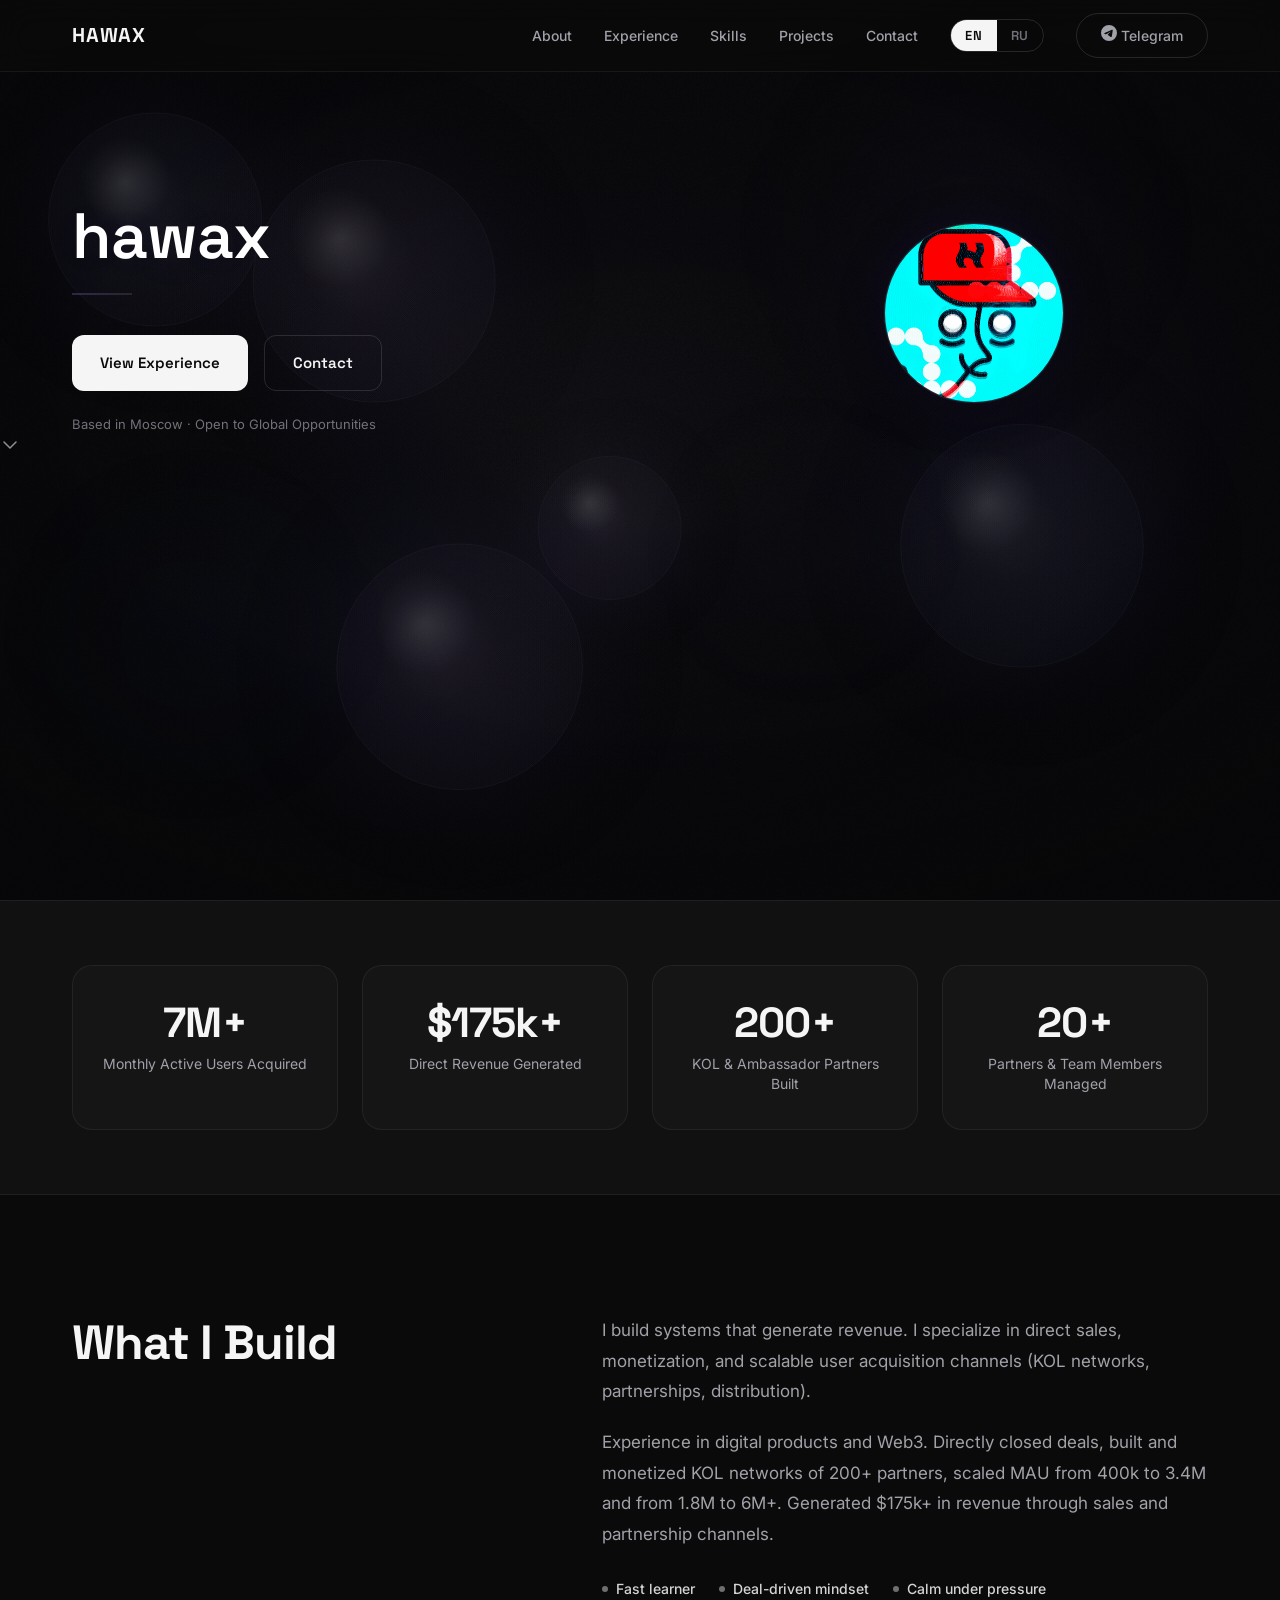
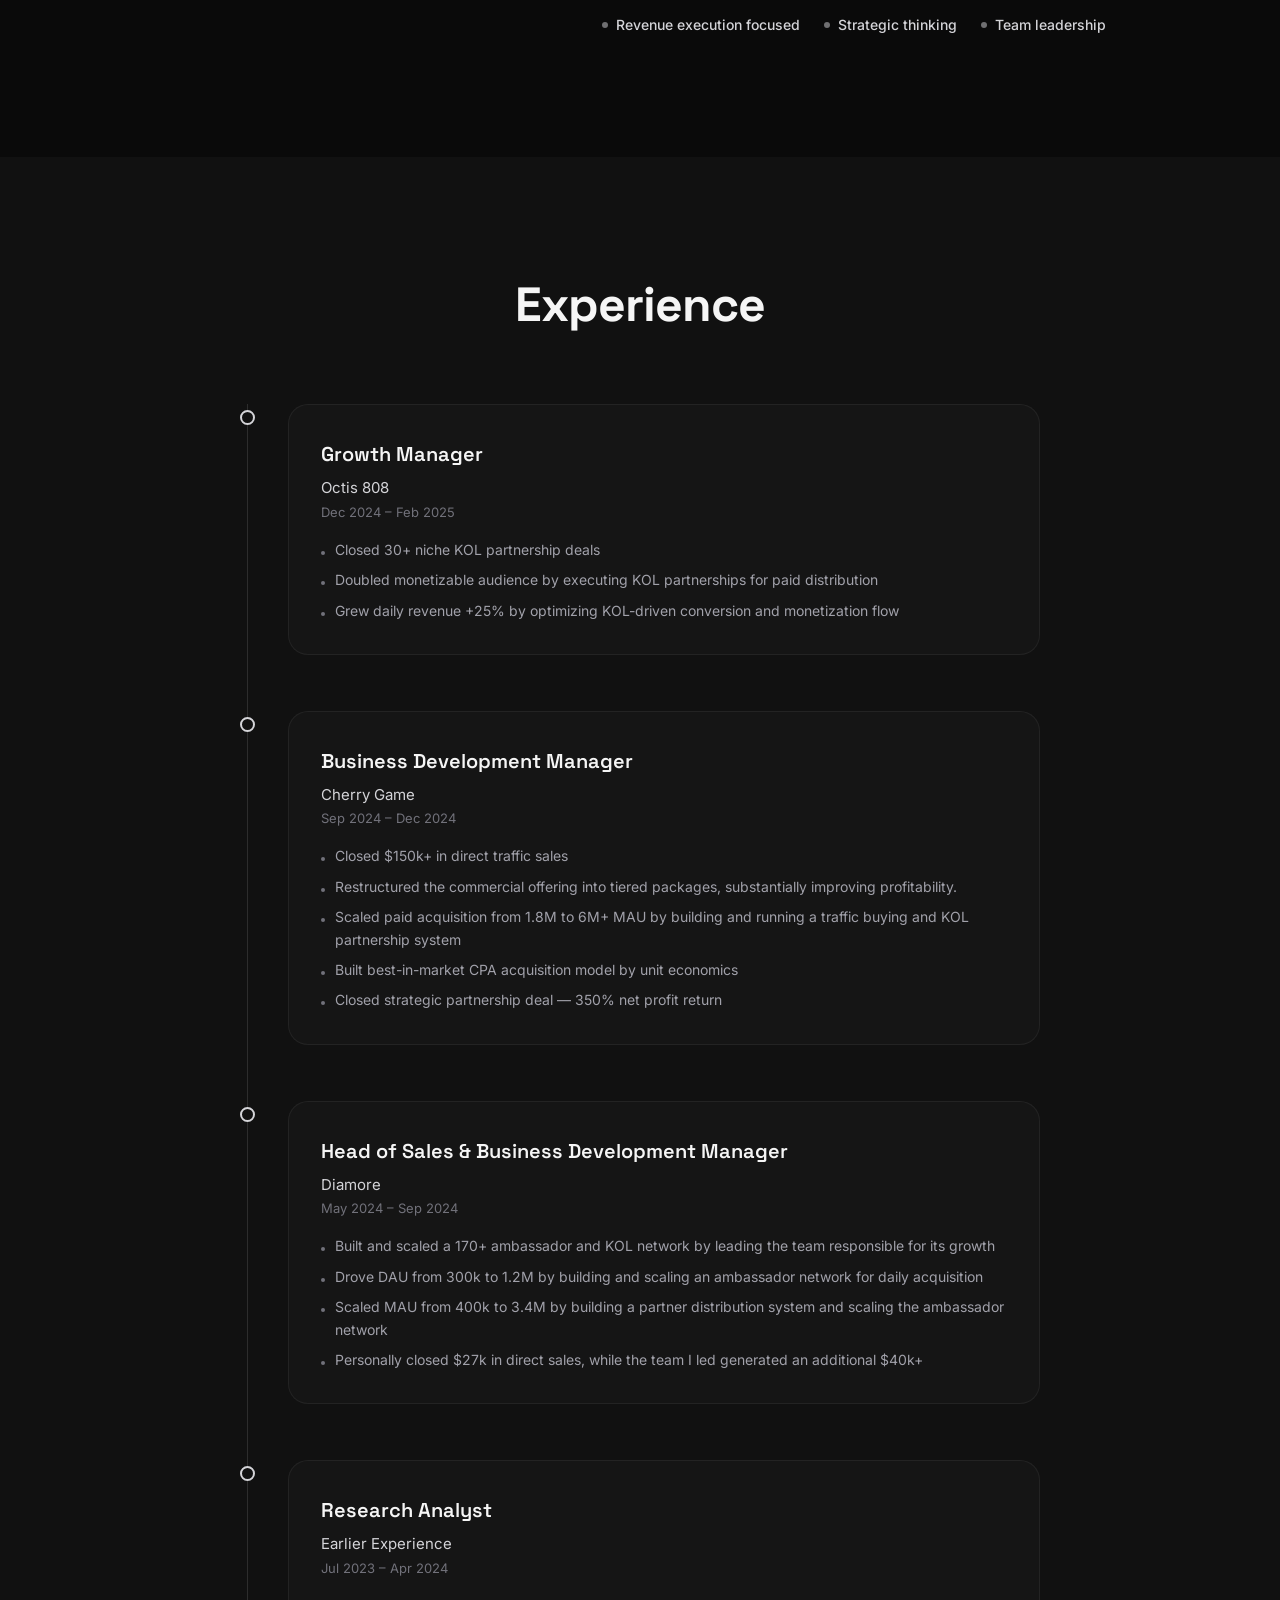
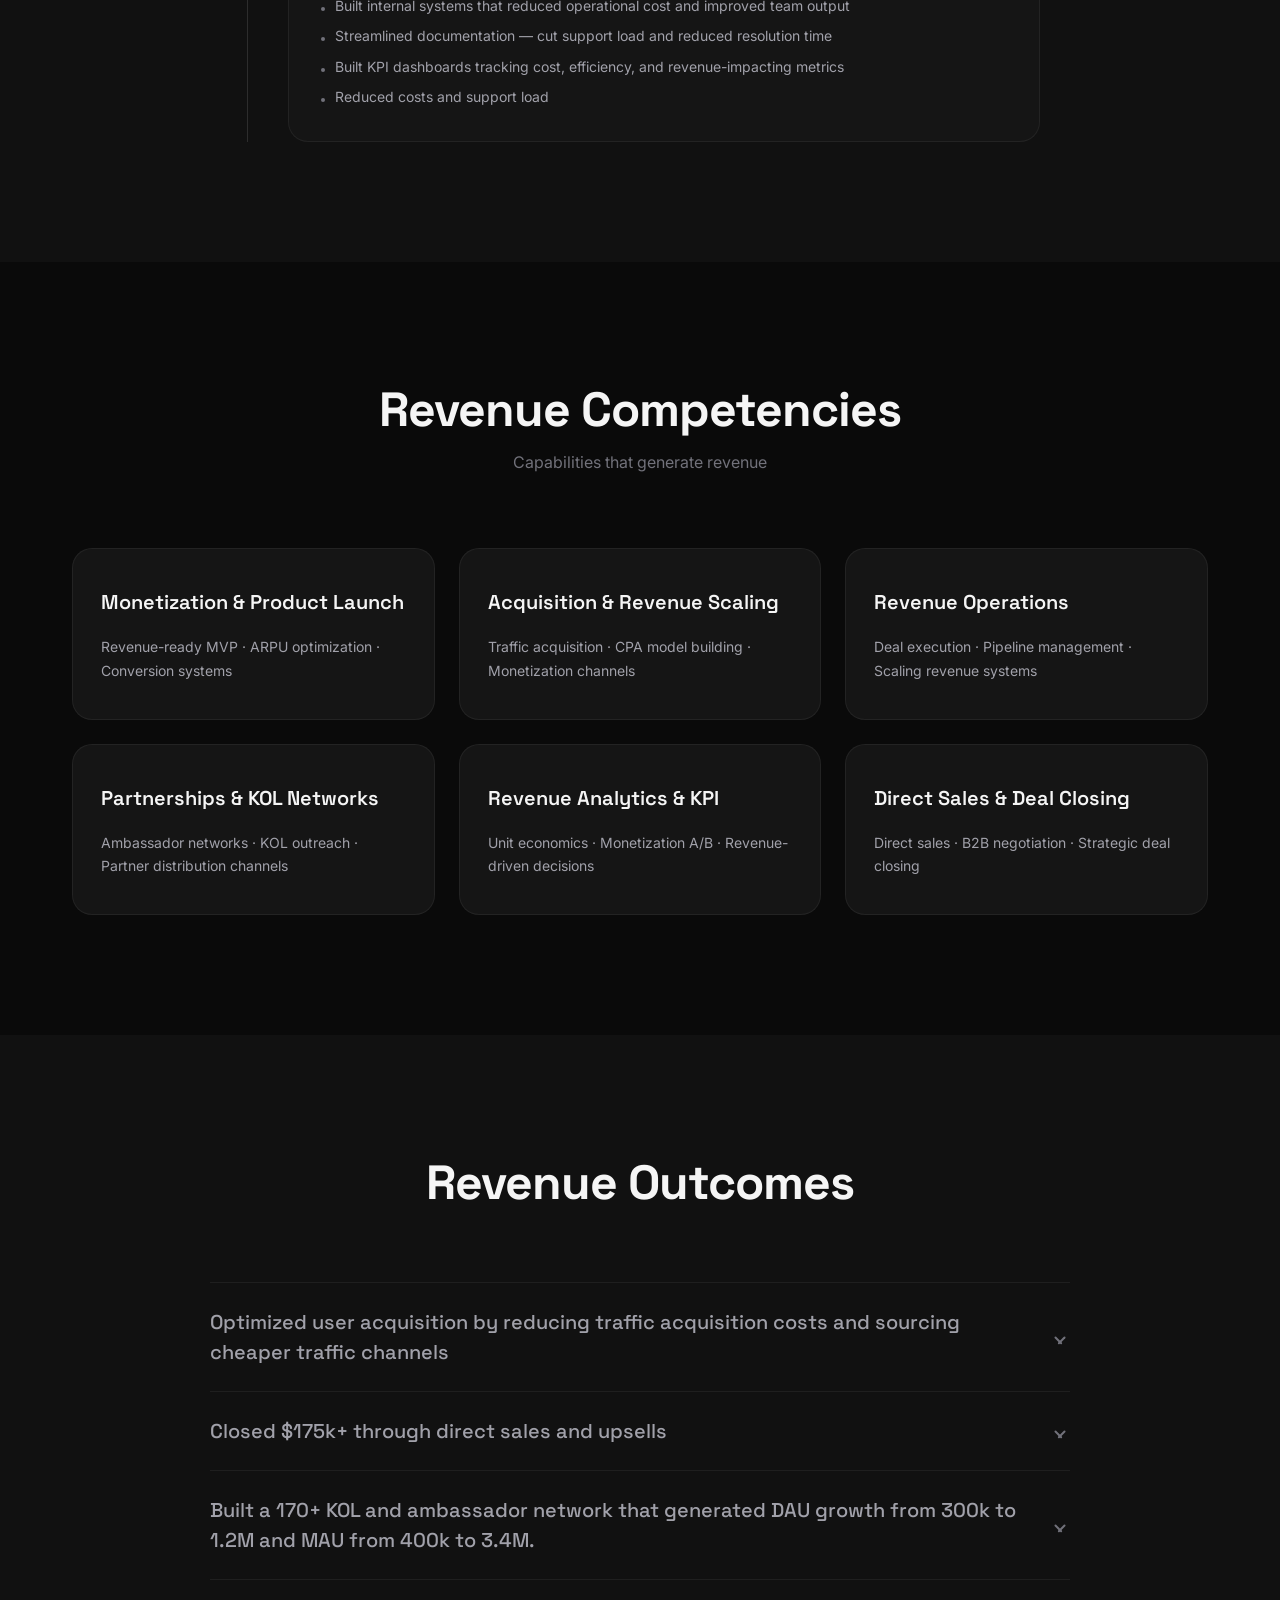
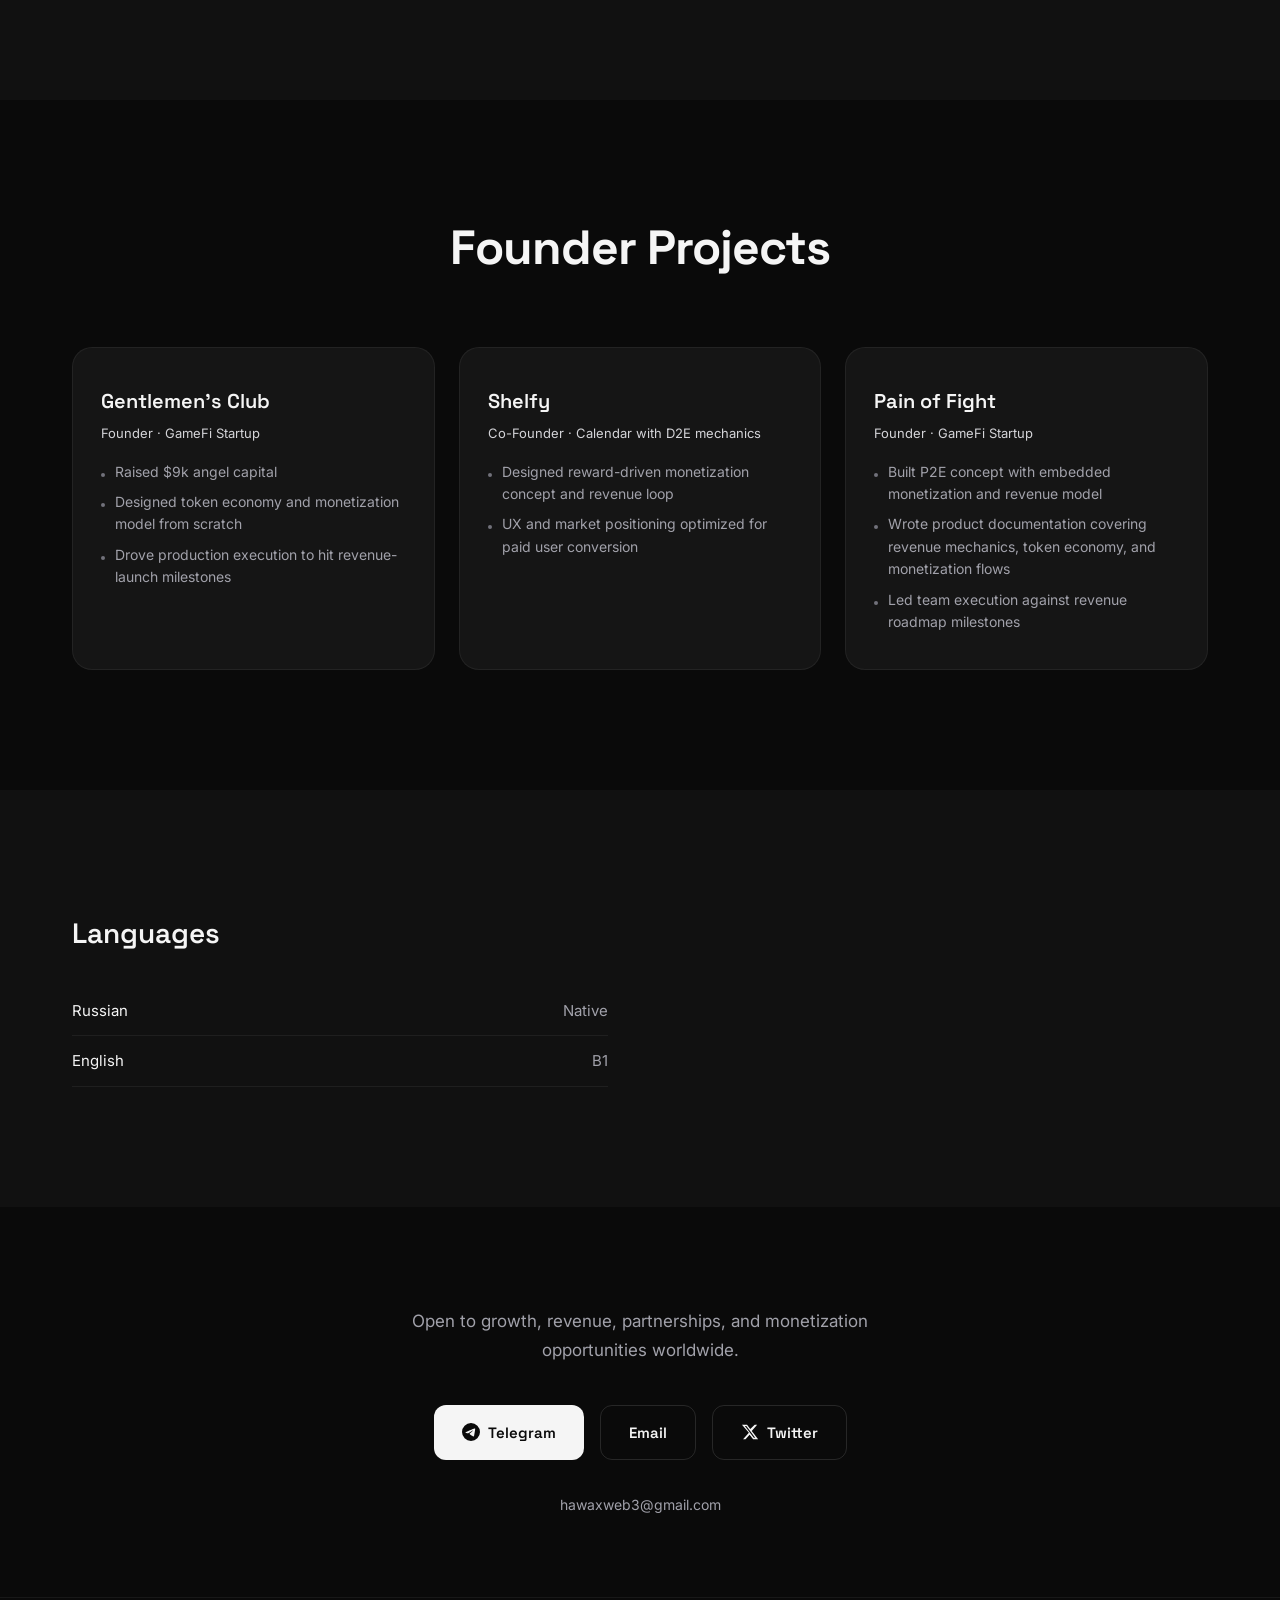
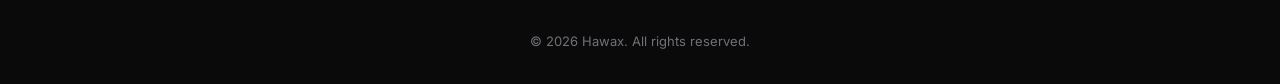
==== index.html @ 83c33873 "Add files via upload" ====
<!DOCTYPE html>
<html lang="en">

<head>
  <meta charset="UTF-8">
  <meta name="viewport" content="width=device-width, initial-scale=1.0">
  <title>Hawax — Product · Growth · Operations</title>
  <meta name="description"
    content="Young high-performance operator specializing in Product Management, Growth Strategy and Operations. Web3, GameFi, and digital product track record.">
  <link rel="stylesheet" href="style.css">
  <link rel="icon"
    href="data:image/svg+xml,<svg xmlns='http://www.w3.org/2000/svg' viewBox='0 0 100 100'><text y='.9em' font-size='90'>◆</text></svg>">
</head>

<body>

  <!-- ============ NAVBAR ============ -->
  <nav class="navbar" id="navbar">
    <div class="container">
      <a href="#" class="nav-logo">HAWAX</a>
      <div class="nav-links">
        <a href="#about" data-i18n="nav.about">About</a>
        <a href="#experience" data-i18n="nav.experience">Experience</a>
        <a href="#skills" data-i18n="nav.skills">Skills</a>
        <a href="#projects" data-i18n="nav.projects">Projects</a>
        <a href="#contact" data-i18n="nav.contact">Contact</a>
        <div class="lang-switch">
          <button class="lang-btn active" data-lang="en">EN</button>
          <button class="lang-btn" data-lang="ru">RU</button>
        </div>
        <a href="https://t.me/hawaxweb3" target="_blank" rel="noopener" class="btn-tg">
          <svg viewBox="0 0 24 24">
            <path
              d="M11.944 0A12 12 0 0 0 0 12a12 12 0 0 0 12 12 12 12 0 0 0 12-12A12 12 0 0 0 12 0h-.056zm4.962 7.224c.1-.002.321.023.465.14a.506.506 0 0 1 .171.325c.016.093.036.306.02.472-.18 1.898-.962 6.502-1.36 8.627-.168.9-.499 1.201-.82 1.23-.696.064-1.225-.46-1.9-.902-1.056-.693-1.653-1.124-2.678-1.8-1.185-.78-.417-1.21.258-1.91.177-.184 3.247-2.977 3.307-3.23.007-.032.014-.15-.056-.212s-.174-.041-.249-.024c-.106.024-1.793 1.14-5.061 3.345-.479.33-.913.49-1.302.48-.428-.008-1.252-.241-1.865-.44-.752-.245-1.349-.374-1.297-.789.027-.216.325-.437.893-.663 3.498-1.524 5.83-2.529 6.998-3.014 3.332-1.386 4.025-1.627 4.476-1.635z" />
          </svg>
          Telegram
        </a>
      </div>
      <button class="nav-mobile-btn" id="mobileMenuBtn" aria-label="Toggle menu">
        <svg viewBox="0 0 24 24" fill="none" stroke="currentColor" stroke-width="2" stroke-linecap="round">
          <line x1="3" y1="6" x2="21" y2="6" />
          <line x1="3" y1="12" x2="21" y2="12" />
          <line x1="3" y1="18" x2="21" y2="18" />
        </svg>
      </button>
    </div>
  </nav>

  <!-- mobile menu -->
  <div class="mobile-menu" id="mobileMenu">
    <div class="mobile-lang-switch">
      <button class="lang-btn active" data-lang="en">EN</button>
      <button class="lang-btn" data-lang="ru">RU</button>
    </div>
    <a href="#about" data-i18n="nav.about">About</a>
    <a href="#experience" data-i18n="nav.experience">Experience</a>
    <a href="#skills" data-i18n="nav.skills">Skills</a>
    <a href="#projects" data-i18n="nav.projects">Projects</a>
    <a href="#contact" data-i18n="nav.contact">Contact</a>
    <a href="https://t.me/hawaxweb3" target="_blank" rel="noopener" class="btn-tg" style="width:fit-content">
      <svg viewBox="0 0 24 24" style="width:16px;height:16px;fill:currentColor">
        <path
          d="M11.944 0A12 12 0 0 0 0 12a12 12 0 0 0 12 12 12 12 0 0 0 12-12A12 12 0 0 0 12 0h-.056zm4.962 7.224c.1-.002.321.023.465.14a.506.506 0 0 1 .171.325c.016.093.036.306.02.472-.18 1.898-.962 6.502-1.36 8.627-.168.9-.499 1.201-.82 1.23-.696.064-1.225-.46-1.9-.902-1.056-.693-1.653-1.124-2.678-1.8-1.185-.78-.417-1.21.258-1.91.177-.184 3.247-2.977 3.307-3.23.007-.032.014-.15-.056-.212s-.174-.041-.249-.024c-.106.024-1.793 1.14-5.061 3.345-.479.33-.913.49-1.302.48-.428-.008-1.252-.241-1.865-.44-.752-.245-1.349-.374-1.297-.789.027-.216.325-.437.893-.663 3.498-1.524 5.83-2.529 6.998-3.014 3.332-1.386 4.025-1.627 4.476-1.635z" />
      </svg>
      Telegram
    </a>
  </div>

  <!-- ============ HERO ============ -->
  <section class="hero" id="hero">

    <!-- atmospheric background system -->
    <div class="hero-atmosphere" aria-hidden="true">
      <div class="hero-grad hero-grad--center"></div>
      <div class="hero-grad hero-grad--accent1"></div>
      <div class="hero-grad hero-grad--accent2"></div>
      <div class="hero-grad hero-grad--vignette"></div>
      <div class="hero-noise"></div>
      <div class="hero-orb hero-orb--1"></div>
      <div class="hero-orb hero-orb--2"></div>
      <div class="hero-orb hero-orb--3"></div>
      <div class="hero-cursor-light" id="heroCursorLight"></div>
    </div>

    <div class="container hero-grid">

      <!-- LEFT: TEXT -->
      <div class="hero-content">

        <div class="hero-main">
          <h1 class="hero-name reveal reveal-d1">hawax</h1>
          <div class="hero-divider reveal reveal-d2"></div>
        </div>

        <div class="hero-buttons reveal reveal-d4">
          <a href="#experience" class="btn btn-primary" data-i18n="hero.btn1">View Experience</a>
          <a href="#contact" class="btn btn-secondary" data-i18n="hero.btn2">Contact</a>
        </div>

        <p class="hero-trust reveal reveal-d5" data-i18n="hero.trust">Based in Moscow · Open to Global Opportunities</p>
      </div>

      <!-- RIGHT: VISUAL -->
      <div class="hero-visual reveal">
        <div class="avatar-wrap">
          <div class="avatar-fallback">HW</div>
          <img id="avatarImg" class="avatar-img" src="hawax.jpeg" alt="Hawax">
          <div class="avatar-glow"></div>
        </div>
      </div>

    </div>

    <div class="hero-scroll-cue" aria-hidden="true">
      <svg width="20" height="20" viewBox="0 0 20 20" fill="none" xmlns="http://www.w3.org/2000/svg">
        <path d="M4 7L10 13L16 7" stroke="currentColor" stroke-width="1.5" stroke-linecap="round" stroke-linejoin="round"/>
      </svg>
    </div>
  </section>

  <!-- ============ METRICS STRIP ============ -->
  <section class="metrics" id="metrics">
    <div class="container">
      <div class="metric-card reveal">
        <div class="metric-val">7M+</div>
        <div class="metric-label" data-i18n="met.1">Monthly Active Users Scaled</div>
      </div>
      <div class="metric-card reveal reveal-d1">
        <div class="metric-val">$175k+</div>
        <div class="metric-label" data-i18n="met.2">Net Profit Generated</div>
      </div>
      <div class="metric-card reveal reveal-d2">
        <div class="metric-val">200+</div>
        <div class="metric-label" data-i18n="met.3">Ambassadors Managed</div>
      </div>
      <div class="metric-card reveal reveal-d3">
        <div class="metric-val">20+</div>
        <div class="metric-label" data-i18n="met.4">Cross-Functional Team Members Coordinated</div>
      </div>
    </div>
  </section>

  <!-- ============ ABOUT ============ -->
  <section class="about" id="about">
    <div class="container">
      <h2 class="about-heading reveal" data-i18n="about.h">Why I'm&nbsp;Valuable</h2>
      <div class="about-text reveal reveal-d1">
        <p data-i18n="about.p1">I operate where chaos meets opportunity. My strength is combining product thinking,
          growth execution, operations discipline and fast adaptation.</p>
        <p data-i18n="about.p2"></p>
        <p data-i18n="about.p3">Experienced in startups, zero-to-one launches, KPI management, partnership growth, user
          funnels, and team coordination.</p>
        <ul class="about-bullets">
          <li data-i18n="about.b2">Fast learner</li>
          <li data-i18n="about.b3">Commercial mindset</li>
          <li data-i18n="about.b4">Calm under pressure</li>
          <li data-i18n="about.b5">Execution focused</li>
          <li data-i18n="about.b6">Strategic thinking</li>
          <li data-i18n="about.b7">Team leadership</li>
        </ul>
      </div>
    </div>
  </section>

  <!-- ============ EXPERIENCE ============ -->
  <section class="experience" id="experience">
    <div class="container">
      <div class="section-header reveal">
        <h2 class="section-title" data-i18n="exp.h">Опыт</h2>
      </div>
      <div class="timeline">
        <!-- 4 -->
        <div class="tl-item reveal">
          <div class="tl-dot"></div>
          <div class="tl-card">
            <h3 class="tl-role" data-i18n="exp.4.role">Growth Manager</h3>
            <div class="tl-meta">
              <p class="tl-company">Octis 808</p>
              <p class="tl-period" data-i18n="exp.4.period">Dec 2024 – Feb 2025</p>
            </div>
            <ul>
              <li data-i18n="exp.4.b1">30+ нишевых KOL-партнёрств</li>
              <li data-i18n="exp.4.b2">Удвоение подписчиков</li>
              <li data-i18n="exp.4.b3">Ежедневные транзакции +25%</li>
            </ul>
          </div>
        </div>
        <!-- 2 -->
        <div class="tl-item reveal">
          <div class="tl-dot"></div>
          <div class="tl-card">
            <h3 class="tl-role" data-i18n="exp.2.role">Business Development Manager</h3>
            <div class="tl-meta">
              <p class="tl-company">Cherry Game</p>
              <p class="tl-period" data-i18n="exp.2.period">Sep 2024 – Dec 2024</p>
            </div>
            <ul>
<li data-i18n="exp.2.b2">Closed $150k+ in direct traffic sales</li>
<li data-i18n="exp.2.b3">Restructured the commercial offering into tiered packages, substantially improving profitability.</li>
<li data-i18n="exp.2.b1">Scaled paid acquisition...</li>
<li data-i18n="exp.2.b4">Built best-in-market CPA acquisition model by unit economics</li>
<li data-i18n="exp.2.b5">Closed strategic partnership deal — 350% net profit return</li>
</ul>
          </div>
        </div>
        <!-- 3 -->
        <div class="tl-item reveal">
          <div class="tl-dot"></div>
          <div class="tl-card">
            <h3 class="tl-role" data-i18n="exp.3.role">Head of Sales & Business Development Manager</h3>
            <div class="tl-meta">
              <p class="tl-company">Diamore</p>
              <p class="tl-period" data-i18n="exp.3.period">May 2024 – Sep 2024</p>
            </div>
            <ul>
              <li data-i18n="exp.3.b1">Управлял 170+ амбассадорами</li>
              <li data-i18n="exp.3.b2">Рост DAU: 300k → 1.2M</li>
              <li data-i18n="exp.3.b3">Рост MAU: 400k → 3.4M</li>
              <li data-i18n="exp.3.b4">Личные продажи: $27k</li>
            </ul>
          </div>
        </div>
        <!-- 5 -->
        <div class="tl-item reveal">
          <div class="tl-dot"></div>
          <div class="tl-card">
            <h3 class="tl-role" data-i18n="exp.5.role">Research Analyst</h3>
            <div class="tl-meta">
              <p class="tl-company" data-i18n="exp.5.company">Ранний опыт</p>
              <p class="tl-period" data-i18n="exp.5.period">July 2023 – Apr 2024</p>
            </div>
            <ul>
              <li data-i18n="exp.5.b1">Построил внутренние системы</li>
              <li data-i18n="exp.5.b2">Оптимизация документации</li>
              <li data-i18n="exp.5.b3">KPI-дашборды</li>
              <li data-i18n="exp.5.b4">Сократил расходы и нагрузку на поддержку</li>
            </ul>
          </div>
        </div>
      </div>
    </div>
  </section>

  <!-- ============ COMPETENCIES ============ -->
  <section class="competencies" id="skills">
    <div class="container">
      <div class="section-header reveal">
        <h2 class="section-title" data-i18n="comp.h">Ключевые компетенции</h2>
        <p class="section-sub" data-i18n="comp.sub">Компетенции, которые приносят результат</p>
      </div>
      <div class="comp-grid">
        <div class="comp-card reveal">
          <h3 data-i18n="comp.1.h">Управление продуктом</h3>
          <p data-i18n="comp.1.p">Запуски MVP · Роадмапы · Приоритизация фич</p>
        </div>
        <div class="comp-card reveal reveal-d1">
          <h3 data-i18n="comp.2.h">Стратегия роста</h3>
          <p data-i18n="comp.2.p">Привлечение пользователей · Воронки удержания · Виральные механики</p>
        </div>
        <div class="comp-card reveal reveal-d2">
          <h3 data-i18n="comp.3.h"></h3>
          <p data-i18n="comp.3.p"></p>
        </div>
        <div class="comp-card reveal reveal-d3">
          <h3 data-i18n="comp.4.h">Лидерство в команде</h3>
          <p data-i18n="comp.4.p">Кросс-функциональная координация · Найм · Культура</p>
        </div>
        <div class="comp-card reveal reveal-d4">
          <h3 data-i18n="comp.5.h">Аналитика и KPI</h3>
          <p data-i18n="comp.5.p">Дашборды · A/B тестирование · Решения на данных</p>
        </div>
        <div class="comp-card reveal reveal-d5">
          <h3 data-i18n="comp.6.h">Партнёрства и продажи</h3>
          <p data-i18n="comp.6.p">Управление KOL · B2B-аутрич · Закрытие сделок</p>
        </div>
      </div>
    </div>
  </section>

  <!-- ============ SELECTED WINS ============ -->
  <section class="wins">
    <div class="container">
      <div class="section-header reveal">
        <h2 class="section-title" data-i18n="wins.h">Selected Outcomes</h2>
      </div>
      <div class="wins-accordion" id="winsAccordion">

        <!-- Item 1 -->
        <div class="win-accordion-item reveal">
          <button class="win-accordion-trigger" aria-expanded="false">
            <span class="win-accordion-text" data-i18n="wins.1">Scaled products from early traction to millions of
              users.</span>
            <span class="win-accordion-icon" aria-hidden="true"></span>
          </button>
          <div class="win-accordion-body">
            <div class="win-accordion-body-inner">
              <p data-i18n="wins.1.example">At Cherry Game, I coordinated media buying, KOL placements and
                retention mechanics that drove MAU from 1.8M to 6M+ in under 4 months. The approach combined
                aggressive traffic acquisition with a CPA model optimized for quality users.</p>
            </div>
          </div>
        </div>

        <!-- Item 2 -->
        <div class="win-accordion-item reveal reveal-d1">
          <button class="win-accordion-trigger" aria-expanded="false">
            <span class="win-accordion-text" data-i18n="wins.2">Built monetization systems with six-figure
              results.</span>
            <span class="win-accordion-icon" aria-hidden="true"></span>
          </button>
          <div class="win-accordion-body">
            <div class="win-accordion-body-inner">
              <p data-i18n="wins.2.example">At Cherry Game I generated $150k+ in traffic sales and closed a
                strategic partnership yielding 350% net profit. At Diamore I personally closed $27k in direct
                sales while managing a 170+ ambassador network generating additional revenue.</p>
            </div>
          </div>
        </div>

        <!-- Item 3 -->
        <div class="win-accordion-item reveal reveal-d2">
          <button class="win-accordion-trigger" aria-expanded="false">
            <span class="win-accordion-text" data-i18n="wins.3">Managed communities, ambassadors and teams at
              scale.</span>
            <span class="win-accordion-icon" aria-hidden="true"></span>
          </button>
          <div class="win-accordion-body">
            <div class="win-accordion-body-inner">
              <p data-i18n="wins.3.example">At Diamore I led 170+ ambassadors across multiple regions, creating
                structured onboarding, incentive tiers and performance tracking — contributing to DAU growth from
                300k to 1.2M and MAU from 400k to 3.4M.</p>
            </div>
          </div>
        </div>
</div>
    </div>
  </section>

  <!-- ============ FOUNDER PROJECTS ============ -->
  <section class="projects" id="projects">
    <div class="container">
      <div class="section-header reveal">
        <h2 class="section-title" data-i18n="proj.h">Основанные проекты</h2>
      </div>
      <div class="proj-grid">
        <div class="proj-card reveal">
          <h3>Gentlemen's Club</h3>
          <p class="proj-label" data-i18n="proj.1.label">Основатель · GameFi-стартап</p>
          <ul>
            <li data-i18n="proj.1.b1">Привлёк $9k ангельского капитала</li>
            <li data-i18n="proj.1.b2">Создал концепцию, экономику, роадмап</li>
            <li data-i18n="proj.1.b3">Управлял производством</li>
          </ul>
        </div>
        <div class="proj-card reveal reveal-d1">
          <h3>Shelfy</h3>
          <p class="proj-label" data-i18n="proj.2.label">Сооснователь · Календарь с механикой D2E</p>
          <ul>
            <li data-i18n="proj.2.b1">Концепция планировщика с вознаграждениями</li>
            <li data-i18n="proj.2.b2">UX и позиционирование на рынке</li>
          </ul>
        </div>
        <div class="proj-card reveal reveal-d2">
          <h3>Pain of Fight</h3>
          <p class="proj-label" data-i18n="proj.3.label">Основатель · GameFi-стартап</p>
          <ul>
            <li data-i18n="proj.3.b1">P2E-концепция</li>
            <li data-i18n="proj.3.b2">Продуктовая документация</li>
            <li data-i18n="proj.3.b3">Координация команды</li>
          </ul>
        </div>
      </div>
    </div>
  </section>

  <!-- ============ EDUCATION / LANGUAGES ============ -->
  <section class="edu" id="edu">
    <div class="container">
      <div class="edu-col reveal reveal-d1">
        <h2 data-i18n="lang.h">Языки</h2>
        <div class="lang-row"><span data-i18n="lang.1">Русский</span><span data-i18n="lang.1v">Родной</span></div>
        <div class="lang-row"><span data-i18n="lang.2">Английский</span><span data-i18n="lang.2v">B1</span></div>
      </div>
    </div>
  </section>

  <!-- ============ CTA FOOTER ============ -->
  <section class="cta" id="contact">
    <div class="container">
      <p class="cta-sub reveal" data-i18n="cta.sub">Open to product, growth, operations and startup opportunities
        worldwide.</p>
      <div class="cta-buttons reveal reveal-d1">
        <a href="https://t.me/hawaxweb3" target="_blank" rel="noopener" class="btn btn-primary">
          <svg viewBox="0 0 24 24" style="width:18px;height:18px;fill:currentColor">
            <path
              d="M11.944 0A12 12 0 0 0 0 12a12 12 0 0 0 12 12 12 12 0 0 0 12-12A12 12 0 0 0 12 0h-.056zm4.962 7.224c.1-.002.321.023.465.14a.506.506 0 0 1 .171.325c.016.093.036.306.02.472-.18 1.898-.962 6.502-1.36 8.627-.168.9-.499 1.201-.82 1.23-.696.064-1.225-.46-1.9-.902-1.056-.693-1.653-1.124-2.678-1.8-1.185-.78-.417-1.21.258-1.91.177-.184 3.247-2.977 3.307-3.23.007-.032.014-.15-.056-.212s-.174-.041-.249-.024c-.106.024-1.793 1.14-5.061 3.345-.479.33-.913.49-1.302.48-.428-.008-1.252-.241-1.865-.44-.752-.245-1.349-.374-1.297-.789.027-.216.325-.437.893-.663 3.498-1.524 5.83-2.529 6.998-3.014 3.332-1.386 4.025-1.627 4.476-1.635z" />
          </svg>
          Telegram
        </a>
        <a href="mailto:hawaxweb3@gmail.com" class="btn btn-secondary">Email</a>
        <a href="https://x.com/hawaxweb3" target="_blank" rel="noopener" class="btn btn-secondary">
          <svg viewBox="0 0 24 24" style="width:18px;height:18px;fill:currentColor">
            <path d="M18.244 2.25h3.308l-7.227 8.26 8.502 11.24H16.17l-4.714-6.231-5.401 6.231H2.744l7.737-8.835L1.254 2.25H8.08l4.259 5.631 5.905-5.631zm-1.161 17.52h1.833L7.084 4.126H5.117z"/>
          </svg>
          Twitter
        </a>
      </div>
      <div class="cta-contact reveal reveal-d2">
        <a href="mailto:hawaxweb3@gmail.com">hawaxweb3@gmail.com</a>
      </div>
    </div>
  </section>

  <footer class="footer-bottom">
    <div class="container" data-i18n="footer">&copy; 2026 Hawax. All rights reserved.</div>
  </footer>

  <script src="script.js"></script>
  <script>
  (function () {
    /* ── HERO BUBBLE AMBIENT + INTERACTION ───────────────────────────────── */
    var COUNT     = 6;      // live ambient bubbles target
    var REPEL_R   = 160;    // repel radius px (hero-relative)
    var REPEL_F   = 0.108;  // repel peak strength (+20% for cubic falloff)
    var POP_R     = 96;     // click hit radius (+20% for easier targeting)
    var MAX_A     = 0.36;   // max bubble alpha
    var HOVER_R   = 110;    // hover highlight radius
    var MAX_BUBBLES = 20;   // hard cap total
    var SPLIT_N   = 3;      // children per split
    var SPLIT_R   = 0.55;   // child radius factor
    var MAX_DEPTH = 2;      // recursive depth limit
    var COL_PUSH  = 0.30;   // collision separation strength per frame

    var hero = document.querySelector('.hero');
    if (!hero) return;

    /* canvas: rendering surface only — pointer events handled by hero element */
    var canvas = document.createElement('canvas');
    canvas.style.cssText = 'position:absolute;inset:0;z-index:1;pointer-events:none';
    hero.appendChild(canvas);

    var W, H, dpr, ctx;
    var rawMouse = { x: -9999, y: -9999 };  // updated from events
    var mouse    = { x: -9999, y: -9999 };  // smoothed, lerped in loop
    var bubbles = [];
    var last = null;
    var pendingClick = null;   /* queued click, resolved at frame start */

    function resize() {
      var rect = hero.getBoundingClientRect();
      dpr = window.devicePixelRatio || 1;
      W = rect.width; H = rect.height;
      canvas.width  = W * dpr; canvas.height = H * dpr;
      canvas.style.width = W + 'px'; canvas.style.height = H + 'px';
      ctx = canvas.getContext('2d');
      ctx.scale(dpr, dpr);
    }

    /* ── Bubble ─────────────────────────────────────────────────────────── */
    function Bubble(x, y, r, delayMs, depth) {
      this.x  = x;  this.y  = y;  this.r  = r;

      var angle = Math.random() * Math.PI * 2;
      var spd   = 0.07 + Math.random() * 0.10;
      this.vx = Math.cos(angle) * spd;
      this.vy = Math.sin(angle) * spd;
      this.breathT = Math.random() * Math.PI * 2;
      this.hue     = 220 + Math.random() * 50;
      this._r      = r;
      this.alpha   = 0;
      this.hovered = false;
      this.depth   = depth || 0;
      this.rfx = 0; this.rfy = 0;  // smoothed repel force accumulators
      this._rTarget = r;            // target breathing radius (lerped into _r)
      this.lockFrames = 0;          // frames during which repel is suppressed
      /* pop state: 'alive' | 'tension' | 'popping' | 'dead' */
      this.state   = 'alive';
      this.popScale = 1;
      this.popAlpha = 1;
      this.popT     = 0;
      if (delayMs) {
        var self = this, start = performance.now() + delayMs;
        (function fi(ts) {
          if (ts < start) { requestAnimationFrame(fi); return; }
          var t0 = performance.now();
          (function rise() {
            self.alpha = Math.min(1, (performance.now() - t0) / 900);
            if (self.alpha < 1) requestAnimationFrame(rise);
          })();
        })(performance.now());
      }
    }

    Bubble.prototype.update = function(dt) {
      if (this.state === 'dead') return;

      var dx = this.x - mouse.x, dy = this.y - mouse.y;
      var dist = Math.sqrt(dx * dx + dy * dy) || 1;

      /* ── hover detect ── */
      this.hovered = dist < this.r + HOVER_R * 0.5;

      /* ── pop state machine ── */
      if (this.state === 'tension') {
        /* scale up smoothly toward 1.18 — visual only, physics continues below */
        this.popScale += (1.18 - this.popScale) * 0.08 * dt / 16;
      }
      if (this.state === 'popping') {
        this.popT += dt;
        var t = Math.min(1, this.popT / 320);
        this.popScale = 1.18 + t * 0.14;   /* continue expanding */
        this.popAlpha = 1 - t;
        if (t >= 1) { this.state = 'dead'; if (!this._noRespawn) scheduleRespawn(); }
        return;
      }

      /* ── charged-field repel: cubic falloff + smooth saturation ── */
      var rawFx = 0, rawFy = 0;
      if (this.lockFrames <= 0 && dist < REPEL_R) {
        var ratio = 1 - dist / REPEL_R;
        var f = ratio * ratio * ratio * REPEL_F;  /* cubic: sharp near-field, fast outer decay */
        /* smooth saturation ceiling — raised to 0.068 to fit cubic peak without clipping */
        var fSat = f / (1 + f / 0.068);
        rawFx = (dx / dist) * fSat;
        rawFy = (dy / dist) * fSat;

        /* near-cursor one-time impulse: sharp "push" when entering close range */
        if (dist < REPEL_R * 0.25 && !this._impulsed) {
          this._impulsed = true;
          var kick = 0.55;  /* single velocity kick, not continuous force */
          this.vx += (dx / dist) * kick;
          this.vy += (dy / dist) * kick;
        }
        if (dist >= REPEL_R * 0.25) { this._impulsed = false; }  /* reset when outside zone */
      } else {
        this._impulsed = false;  /* reset when outside repel radius entirely */
      }
      if (this.lockFrames > 0) {
        this.lockFrames--;
        this.rfx *= 0.35; this.rfy *= 0.35;  /* partial resistance: dampen, don't zero */
      }
      /* EMA smoothing — 0.72/0.28 for faster response, less lag than previous 0.80/0.20 */
      this.rfx = this.rfx * 0.72 + rawFx * 0.28;
      this.rfy = this.rfy * 0.72 + rawFy * 0.28;
      var repelDt = dt < 20 ? dt : 20;  /* cap: prevent dropped-frame spike */
      this.vx += this.rfx * repelDt;
      this.vy += this.rfy * repelDt;

      /* breathing — lerp _r toward target for subpixel stability */
      this.breathT += 0.0005 * dt;
      this._rTarget = this.r + Math.sin(this.breathT) * this.r * 0.04;
      this._r += (this._rTarget - this._r) * 0.12;

      /* damping */
      var damp = Math.pow(0.992, dt / 16);
      this.vx *= damp; this.vy *= damp;

      /* velocity magnitude cap — prevents spike compounding */
      var spd2 = this.vx * this.vx + this.vy * this.vy;
      var maxSpd = 3.5;
      if (spd2 > maxSpd * maxSpd) {
        var s = maxSpd / Math.sqrt(spd2);
        this.vx *= s; this.vy *= s;
      }

      /* minimum speed floor — bubbles must always drift, cursor cannot freeze them */
      var minSpd = 0.04;
      if (spd2 < minSpd * minSpd) {
        var drift = this.breathT; /* use existing phase so each bubble drifts differently */
        this.vx += Math.cos(drift) * minSpd;
        this.vy += Math.sin(drift) * minSpd;
      }

      /* ── smooth edge force field ─────────────────────────────────────────
         Each edge has a "zone" (margin inset from the boundary).
         Force ramps up quadratically as bubble enters the zone:
           t = 1 - distance_from_edge / zone   (0 at zone entry, 1 at edge)
           force = maxF * t² * dt
         Top zone is larger (most visually sensitive area).
      ── */
      var edgeMaxF  = 0.038;
      var zoneL = this.r + 55;   // left
      var zoneR = this.r + 55;   // right
      var zoneT = this.r + 80;   // top — wider safe margin
      var zoneB = this.r + 55;   // bottom

      if (this.x < zoneL) {
        var t = 1 - this.x / zoneL; t = t < 0 ? 0 : t;
        this.vx += edgeMaxF * t * t * dt;
      }
      if (this.x > W - zoneR) {
        var t = 1 - (W - this.x) / zoneR; t = t < 0 ? 0 : t;
        this.vx -= edgeMaxF * t * t * dt;
      }
      if (this.y < zoneT) {
        var t = 1 - this.y / zoneT; t = t < 0 ? 0 : t;
        this.vy += edgeMaxF * t * t * dt;
      }
      if (this.y > H - zoneB) {
        var t = 1 - (H - this.y) / zoneB; t = t < 0 ? 0 : t;
        this.vy -= edgeMaxF * t * t * dt;
      }

      this.x += this.vx * dt / 16;
      this.y += this.vy * dt / 16;

    };

    Bubble.prototype.draw = function() {
      if (this.state === 'dead') return;

      var r   = this._r * (this.state === 'alive' ? 1 : this.popScale);
      var h   = this.hue;
      var edgeDist = Math.min(this.x, W - this.x, this.y, H - this.y);
      var edgeFade = Math.min(1, edgeDist / (Math.min(W, H) * 0.16));
      var baseAlpha = (this.state === 'popping') ? this.popAlpha : this.alpha;
      var a = baseAlpha * MAX_A * edgeFade;
      if (a <= 0.002) return;

      /* hover brightens glow */
      var glowBoost = this.hovered ? 1.9 : 1.0;

      ctx.save();
      ctx.globalAlpha = a;

      /* outer glow */
      var glow = ctx.createRadialGradient(this.x, this.y, r * 0.2, this.x, this.y, r * 1.9);
      glow.addColorStop(0,   'hsla(' + h + ',60%,72%,' + (0.13 * glowBoost) + ')');
      glow.addColorStop(0.55,'hsla(' + h + ',48%,55%,' + (0.05 * glowBoost) + ')');
      glow.addColorStop(1,   'rgba(0,0,0,0)');
      ctx.beginPath(); ctx.arc(this.x, this.y, r * 1.9, 0, Math.PI * 2);
      ctx.fillStyle = glow; ctx.fill();

      /* glass fill */
      var grad = ctx.createRadialGradient(
        this.x - r * 0.28, this.y - r * 0.32, r * 0.04, this.x, this.y, r);
      grad.addColorStop(0,    'hsla(' + h + ',48%,90%,' + (this.hovered ? 0.30 : 0.20) + ')');
      grad.addColorStop(0.45, 'hsla(' + h + ',38%,65%,0.08)');
      grad.addColorStop(1,    'hsla(' + h + ',28%,38%,0.11)');
      ctx.beginPath(); ctx.arc(this.x, this.y, r, 0, Math.PI * 2);
      ctx.fillStyle = grad; ctx.fill();

      /* rim */
      ctx.beginPath(); ctx.arc(this.x, this.y, r, 0, Math.PI * 2);
      ctx.strokeStyle = 'hsla(' + h + ',58%,84%,' + (this.hovered ? 0.28 : 0.14) + ')';
      ctx.lineWidth = this.hovered ? 1.2 : 0.8; ctx.stroke();

      /* specular */
      var hl = ctx.createRadialGradient(
        this.x - r * 0.28, this.y - r * 0.36, 0,
        this.x - r * 0.28, this.y - r * 0.36, r * 0.42);
      hl.addColorStop(0, 'rgba(255,255,255,' + (this.hovered ? 0.34 : 0.22) + ')');
      hl.addColorStop(1, 'rgba(255,255,255,0)');
      ctx.beginPath(); ctx.arc(this.x, this.y, r, 0, Math.PI * 2);
      ctx.fillStyle = hl; ctx.fill();

      ctx.restore();
    };

    Bubble.prototype.triggerPop = function(noRespawn) {
      if (this.state !== 'alive' && this.state !== 'tension') return;
      this.popScale = (this.state === 'tension') ? this.popScale : 1.0;
      this.popAlpha = 1;
      this.popT     = 0;
      this._noRespawn = !!noRespawn;
      this.state    = 'popping';
    };

    Bubble.prototype.triggerSplit = function() {
      if (this.state !== 'alive' && this.state !== 'tension') return;
      var live = bubbles.filter(function(b) { return b.state !== 'dead'; }).length;
      var childR = this.r * SPLIT_R;
      var minSplit = Math.min(W, H) * 0.028;
      /* cannot split: too small, too deep, or at bubble cap — just pop */
      if (this.depth >= MAX_DEPTH || childR < minSplit || live + SPLIT_N > MAX_BUBBLES) {
        this.triggerPop(); return;
      }
      /* mark parent as popping (no respawn — children are its continuation) */
      this.triggerPop(true);
      var px = this.x, py = this.y, pvx = this.vx, pvy = this.vy;
      var childDepth = this.depth + 1;
      /* spawn children after a brief delay so parent's pop animation is visible */
      setTimeout(function() {
        bubbles = bubbles.filter(function(b) { return b.state !== 'dead'; });
        for (var i = 0; i < SPLIT_N; i++) {
          if (bubbles.length >= MAX_BUBBLES) break;
          var angle = (Math.PI * 2 / SPLIT_N) * i + Math.random() * 0.3;
          /* even energy distribution — tighter burst, less parent bias */
          var burst = 0.32 + Math.random() * 0.10;
          var child = new Bubble(px, py, childR, 0, childDepth);
          child.vx = pvx * 0.22 + Math.cos(angle) * burst;
          child.vy = pvy * 0.22 + Math.sin(angle) * burst;
          child.lockFrames = 4;  /* suppress repel briefly so children settle first */
          /* staggered fade-in */
          (function(b, d) {
            setTimeout(function() {
              var t0 = performance.now();
              (function fi() {
                b.alpha = Math.min(1, (performance.now() - t0) / 500);
                if (b.alpha < 1) requestAnimationFrame(fi);
              })();
            }, d);
          })(child, i * 60);
          bubbles.push(child);
        }
      }, 140);
    };

    /* ── respawn ─────────────────────────────────────────────────────────── */
    function scheduleRespawn() {
      setTimeout(function() {
        /* remove dead bubbles first */
        bubbles = bubbles.filter(function(b) { return b.state !== 'dead'; });
        /* only spawn if below cap */
        if (bubbles.length >= COUNT) return;
        var minR = Math.min(W, H) * 0.06;
        var maxR = Math.min(W, H) * 0.15;
        var r    = minR + Math.random() * (maxR - minR);
        /* pick edge to enter from */
        var side = Math.floor(Math.random() * 4);
        var x, y;
        if (side === 0) { x = r + Math.random() * (W - r * 2); y = r * 0.5; }
        else if (side === 1) { x = W - r * 0.5; y = r + Math.random() * (H - r * 2); }
        else if (side === 2) { x = r + Math.random() * (W - r * 2); y = H - r * 0.5; }
        else  { x = r * 0.5; y = r + Math.random() * (H - r * 2); }
        var b = new Bubble(x, y, r, 0);
        /* immediate fade-in */
        var start = performance.now();
        (function fi() {
          b.alpha = Math.min(1, (performance.now() - start) / 700);
          if (b.alpha < 1) requestAnimationFrame(fi);
        })();
        bubbles.push(b);
      }, 1200 + Math.random() * 800);
    }

    /* ── spawn initial set ───────────────────────────────────────────────── */
    function spawn() {
      bubbles = [];
      for (var i = 0; i < COUNT; i++) {
        var minR = Math.min(W, H) * 0.06;
        var maxR = Math.min(W, H) * 0.15;
        var r = minR + Math.random() * (maxR - minR);
        var x = r + Math.random() * (W - r * 2);
        var y = r + Math.random() * (H - r * 2);
        bubbles.push(new Bubble(x, y, r, i * 160));
      }
    }

    /* ── loop ────────────────────────────────────────────────────────────── */
    function loop(ts) {
      requestAnimationFrame(loop);
      var dt = last ? Math.min(ts - last, 50) : 16;
      last = ts;

      /* ── resolve queued click first — uses stable pre-physics positions ── */
      if (pendingClick) {
        var mx = pendingClick.mx, my = pendingClick.my;
        pendingClick = null;
        var best = null, bestD = Infinity;
        for (var i = 0; i < bubbles.length; i++) {
          var b = bubbles[i];
          if (b.state !== 'alive' && b.state !== 'tension') continue;
          var dx = b.x - mx, dy = b.y - my;
          var d  = Math.sqrt(dx * dx + dy * dy);
          if (d < b.r + POP_R && d < bestD) { bestD = d; best = b; }
        }
        if (best) {
          best.lockFrames = 2;  /* suppress repel for split frame + one buffer frame */
          best.triggerSplit();
        }
      }

      /* smooth cursor position — prevents force spikes on fast cursor moves */
      var mLerp = 1 - Math.pow(0.75, dt / 16);
      mouse.x += (rawMouse.x - mouse.x) * mLerp;
      mouse.y += (rawMouse.y - mouse.y) * mLerp;
      ctx.clearRect(0, 0, W, H);
      for (var i = 0; i < bubbles.length; i++) {
        bubbles[i].update(dt);
      }
      /* ── collision resolution (soft push, O(n²) safe at ≤20 bubbles) ── */
      for (var ci = 0; ci < bubbles.length; ci++) {
        var bi = bubbles[ci];
        if (bi.state === 'dead' || bi.state === 'popping') continue;
        for (var cj = ci + 1; cj < bubbles.length; cj++) {
          var bj = bubbles[cj];
          if (bj.state === 'dead' || bj.state === 'popping') continue;
          var cdx = bj.x - bi.x, cdy = bj.y - bi.y;
          var cdist = Math.sqrt(cdx * cdx + cdy * cdy) || 0.01;
          var minD = bi.r + bj.r + 2;  /* +2px cushion */
          if (cdist < minD) {
            /* dt-weighted push: same separation regardless of FPS */
            var overlap = (minD - cdist) * COL_PUSH * (dt / 16);
            var nx = cdx / cdist, ny = cdy / cdist;
            var tot = bi.r + bj.r;
            /* push each proportional to other's size (larger = less movement) */
            var wi = bj.r / tot, wj = bi.r / tot;
            bi.x -= nx * overlap * wi;  bi.y -= ny * overlap * wi;
            bj.x += nx * overlap * wj;  bj.y += ny * overlap * wj;
            /* relative velocity along collision normal */
            var rvn = (bi.vx - bj.vx) * nx + (bi.vy - bj.vy) * ny;
            /* only nudge if approaching — skip when already separating */
            if (rvn < 0) {
              bi.vx -= nx * overlap * 0.009;  bi.vy -= ny * overlap * 0.009;
              bj.vx += nx * overlap * 0.009;  bj.vy += ny * overlap * 0.009;
            }
            /* near-equilibrium: damp relative velocity when nearly resting */
            if (overlap < 0.9) {
              var dmpN = rvn * 0.18;
              bi.vx -= nx * dmpN * wi;  bi.vy -= ny * dmpN * wi;
              bj.vx += nx * dmpN * wj;  bj.vy += ny * dmpN * wj;
            }
          }
        }
      }
      for (var i = 0; i < bubbles.length; i++) {
        bubbles[i].draw();
      }
    }

    /* ── click: queue for resolution at frame start (stable pre-physics positions) ── */
    /* ── click: listen on hero so events bubble up from ANY child element ──
       Canvas is pointer-events:none. Clicks on text, icons, or any hero child
       all bubble to hero. No DOM stacking order can block bubble hit detection. ── */
    hero.addEventListener('click', function(e) {
      var rect = hero.getBoundingClientRect();
      pendingClick = { mx: e.clientX - rect.left, my: e.clientY - rect.top };
      /* do NOT stopPropagation — links and buttons must still function */
    });

    /* ── mousemove: hero-relative coords + tension state ─────────────────── */
    window.addEventListener('mousemove', function(e) {
      var rect = hero.getBoundingClientRect();
      rawMouse.x = e.clientX - rect.left;
      rawMouse.y = e.clientY - rect.top;
      /* tension: bubble closest to cursor within POP_R */
      for (var i = 0; i < bubbles.length; i++) {
        var b = bubbles[i];
        if (b.state === 'popping' || b.state === 'dead') continue;
        var dx = b.x - mouse.x, dy = b.y - mouse.y;
        var d  = Math.sqrt(dx * dx + dy * dy);
        var inRange = d < b.r + POP_R * 0.7;
        if (inRange && b.state === 'alive') b.state = 'tension';
        if (!inRange && b.state === 'tension') { b.state = 'alive'; b.popScale = 1; }
      }
    });

    window.addEventListener('resize', function() {
      resize();
      for (var i = 0; i < bubbles.length; i++) {
        var b = bubbles[i];
        b.x = Math.min(Math.max(b.x, b.r), W - b.r);
        b.y = Math.min(Math.max(b.y, b.r), H - b.r);
      }
    });

    resize();
    spawn();
    requestAnimationFrame(loop);
  })();
  </script>
</body>

</html>
---- style.css ----
@import url('https://fonts.googleapis.com/css2?family=Inter:wght@400;500;600&family=Space+Grotesk:wght@400;500;600;700&family=Manrope:wght@400;500;600&display=swap');

/* =========================================
   HAWAX — Premium Resume / style.css
   ========================================= */

/* ---------- Reset & Base ---------- */
*,
*::before,
*::after {
  box-sizing: border-box;
  margin: 0;
  padding: 0
}

:root {
  /* palette */
  --bg: #0A0A0A;
  --bg-sec: #111111;
  --card: #151515;
  --text: #F5F5F5;
  --text-sec: #A1A1AA;
  --text-mute: #71717A;
  --accent: #D4D4D8;
  --accent-hover: #3B82F6;
  --border: rgba(255, 255, 255, .06);
  --border-h: rgba(255, 255, 255, .12);

  /* type */
  --ff-heading: 'Space Grotesk', sans-serif;
  --ff-body: 'Inter', 'Manrope', sans-serif;

  /* layout */
  --max-w: 1200px;
  --nav-h: 72px;
  --radius: 20px;
  --radius-sm: 12px;
}

html {
  scroll-behavior: smooth;
  background: var(--bg);
  color: var(--text);
  font-family: var(--ff-body);
  font-size: 16px;
  line-height: 1.7;
  -webkit-font-smoothing: antialiased;
  -moz-osx-font-smoothing: grayscale;
}

body {
  overflow-x: hidden
}

a {
  color: inherit;
  text-decoration: none
}

img {
  display: block;
  max-width: 100%
}

ul {
  list-style: none
}

/* ---------- Utility ---------- */
.container {
  width: 100%;
  max-width: var(--max-w);
  margin: 0 auto;
  padding: 0 32px
}

.sr-only {
  position: absolute;
  width: 1px;
  height: 1px;
  overflow: hidden;
  clip: rect(0 0 0 0);
  white-space: nowrap
}

/* label */
.label {
  font-family: var(--ff-heading);
  font-size: 13px;
  font-weight: 600;
  letter-spacing: .12em;
  text-transform: uppercase;
  color: var(--text-mute);
}

/* ---------- Reveal Animation ---------- */
.reveal {
  opacity: 0;
  transform: translateY(32px);
  transition: opacity .7s cubic-bezier(.22, 1, .36, 1), transform .7s cubic-bezier(.22, 1, .36, 1);
}

.reveal.visible {
  opacity: 1;
  transform: translateY(0)
}

.reveal-d1 {
  transition-delay: .08s
}

.reveal-d2 {
  transition-delay: .16s
}

.reveal-d3 {
  transition-delay: .24s
}

.reveal-d4 {
  transition-delay: .32s
}

.reveal-d5 {
  transition-delay: .40s
}

/* ---------- Buttons ---------- */
.btn {
  display: inline-flex;
  align-items: center;
  gap: 8px;
  font-family: var(--ff-heading);
  font-size: 15px;
  font-weight: 600;
  padding: 14px 28px;
  border-radius: var(--radius-sm);
  transition: all .3s ease;
  cursor: pointer;
  border: none;
}

.btn-primary {
  background: var(--text);
  color: var(--bg);
}

.btn-primary:hover {
  background: var(--accent-hover);
  color: #fff
}

.btn-secondary {
  background: transparent;
  color: var(--text);
  border: 1px solid var(--border-h);
}

.btn-secondary:hover {
  border-color: var(--accent);
  color: var(--accent)
}

.btn-tg {
  background: transparent;
  color: var(--text-sec);
  border: 1px solid var(--border-h);
  border-radius: 999px;
  padding: 10px 24px;
  font-size: 14px;
}

.btn-tg:hover {
  border-color: var(--accent-hover);
  color: var(--accent-hover)
}

.btn-tg svg {
  width: 16px;
  height: 16px;
  fill: currentColor;
  flex-shrink: 0
}

/* ---------- NAVBAR ---------- */
.navbar {
  position: fixed;
  top: 0;
  left: 0;
  width: 100%;
  height: var(--nav-h);
  display: flex;
  align-items: center;
  z-index: 100;
  backdrop-filter: blur(16px);
  -webkit-backdrop-filter: blur(16px);
  background: rgba(10, 10, 10, .7);
  border-bottom: 1px solid var(--border);
  transition: background .3s;
}

.navbar .container {
  display: flex;
  align-items: center;
  justify-content: space-between
}

.nav-logo {
  font-family: var(--ff-heading);
  font-size: 20px;
  font-weight: 700;
  letter-spacing: .04em;
  color: var(--text);
}

.nav-links {
  display: flex;
  align-items: center;
  gap: 32px
}

.nav-links a {
  font-size: 14px;
  font-weight: 500;
  color: var(--text-sec);
  transition: color .25s;
}

.nav-links a:hover {
  color: var(--text)
}

.nav-mobile-btn {
  display: none;
  background: none;
  border: none;
  color: var(--text);
  cursor: pointer;
}

.nav-mobile-btn svg {
  width: 24px;
  height: 24px
}

/* mobile menu */
.mobile-menu {
  display: none;
  flex-direction: column;
  gap: 24px;
  position: fixed;
  top: var(--nav-h);
  left: 0;
  width: 100%;
  background: rgba(10, 10, 10, .96);
  backdrop-filter: blur(20px);
  padding: 32px;
  border-bottom: 1px solid var(--border);
  z-index: 99;
}

.mobile-menu.open {
  display: flex
}

.mobile-menu a {
  font-size: 16px;
  font-weight: 500;
  color: var(--text-sec)
}

.mobile-menu a:hover {
  color: var(--text)
}

/* ---------- HERO ---------- */
.hero {
  padding-top: calc(var(--nav-h) + 120px);
  padding-bottom: 100px;
  min-height: 100vh;
  position: relative;
  overflow: hidden;
  background: #050507;
}

/* ---- atmosphere container ---- */
.hero-atmosphere {
  position: absolute;
  inset: 0;
  z-index: 0;
  pointer-events: none;
  overflow: hidden;
}

/* ---- gradient layers ---- */
.hero-grad {
  position: absolute;
  border-radius: 50%;
  pointer-events: none
}

.hero-grad--center {
  width: 900px;
  height: 900px;
  top: 50%;
  left: 45%;
  transform: translate(-50%, -50%);
  background: radial-gradient(circle, rgba(140, 130, 160, .06) 0%, rgba(80, 70, 120, .03) 35%, transparent 70%);
}

.hero-grad--accent1 {
  width: 600px;
  height: 600px;
  top: 15%;
  right: -5%;
  background: radial-gradient(circle, rgba(100, 80, 180, .05) 0%, rgba(70, 50, 160, .02) 40%, transparent 70%);
}

.hero-grad--accent2 {
  width: 500px;
  height: 500px;
  bottom: 5%;
  left: 10%;
  background: radial-gradient(circle, rgba(50, 100, 200, .04) 0%, rgba(30, 70, 160, .015) 40%, transparent 70%);
}

.hero-grad--vignette {
  inset: 0;
  width: 100%;
  height: 100%;
  border-radius: 0;
  background: radial-gradient(ellipse 70% 60% at 50% 45%, transparent 0%, rgba(5, 5, 7, .6) 100%);
}

/* ---- noise texture ---- */
.hero-noise {
  position: absolute;
  inset: 0;
  opacity: .045;
  mix-blend-mode: overlay;
  background-image: url("data:image/svg+xml,%3Csvg viewBox='0 0 256 256' xmlns='http://www.w3.org/2000/svg'%3E%3Cfilter id='n'%3E%3CfeTurbulence type='fractalNoise' baseFrequency='.85' numOctaves='4' stitchTiles='stitch'/%3E%3C/filter%3E%3Crect width='100%25' height='100%25' filter='url(%23n)'/%3E%3C/svg%3E");
  background-repeat: repeat;
  background-size: 128px 128px;
}

/* ---- floating orbs ---- */
.hero-orb {
  position: absolute;
  border-radius: 50%;
  filter: blur(70px);
  pointer-events: none;
  will-change: transform;
}

.hero-orb--1 {
  width: 320px;
  height: 320px;
  top: 8%;
  right: 12%;
  background: radial-gradient(circle, rgba(110, 80, 190, .08), transparent 70%);
  animation: orbDrift1 16s ease-in-out infinite;
}

.hero-orb--2 {
  width: 260px;
  height: 260px;
  bottom: 15%;
  left: 5%;
  background: radial-gradient(circle, rgba(50, 100, 210, .06), transparent 70%);
  animation: orbDrift2 20s ease-in-out infinite;
}

.hero-orb--3 {
  width: 200px;
  height: 200px;
  top: 50%;
  left: 55%;
  background: radial-gradient(circle, rgba(160, 140, 200, .05), transparent 70%);
  animation: orbDrift3 14s ease-in-out infinite;
}

@keyframes orbDrift1 {

  0%,
  100% {
    transform: translate(0, 0) scale(1)
  }

  25% {
    transform: translate(-20px, 15px) scale(1.04)
  }

  50% {
    transform: translate(10px, -20px) scale(.97)
  }

  75% {
    transform: translate(15px, 10px) scale(1.02)
  }
}

@keyframes orbDrift2 {

  0%,
  100% {
    transform: translate(0, 0) scale(1)
  }

  33% {
    transform: translate(18px, -12px) scale(1.05)
  }

  66% {
    transform: translate(-15px, 18px) scale(.96)
  }
}

@keyframes orbDrift3 {

  0%,
  100% {
    transform: translate(0, 0)
  }

  50% {
    transform: translate(-25px, -15px) scale(1.06)
  }
}

/* ---- cursor-reactive light ---- */
.hero-cursor-light {
  position: absolute;
  width: 400px;
  height: 400px;
  border-radius: 50%;
  background: radial-gradient(circle, rgba(180, 170, 220, .06) 0%, transparent 65%);
  transform: translate(-50%, -50%);
  pointer-events: none;
  opacity: 0;
  transition: opacity .4s ease;
  will-change: left, top;
}

.hero-cursor-light.active {
  opacity: 1
}

/* ---- hero grid & content ---- */
.hero-grid {
  display: grid;
  grid-template-columns: 1.3fr 1fr;
  align-items: center;
  gap: 60px;
  position: relative;
  z-index: 2;
}

.hero-label {
  font-family: var(--ff-heading);
  font-size: 12px;
  font-weight: 600;
  letter-spacing: 2px;
  text-transform: uppercase;
  color: var(--text-mute);
  opacity: .6;
  margin-bottom: 28px;
}

.hero-main {
  margin-bottom: 40px
}

.hero-name {
  font-family: var(--ff-heading);
  font-size: 64px;
  font-weight: 600;
  letter-spacing: -.5px;
  line-height: 1.08;
  margin: 10px 0 14px;
  color: #fff;
  text-shadow: 0 0 80px rgba(180, 170, 240, .08), 0 0 30px rgba(255, 255, 255, .04);
}

.hero-title {
  font-family: var(--ff-heading);
  font-size: 22px;
  font-weight: 500;
  color: var(--text);
  opacity: .85;
  line-height: 1.4;
  margin-bottom: 0;
}

.hero-divider {
  width: 60px;
  height: 2px;
  background: linear-gradient(90deg, rgba(130, 110, 200, .3), rgba(255, 255, 255, .1));
  margin: 22px 0;
}

.hero-sub {
  font-size: 14px;
  color: var(--text-sec);
  line-height: 1.7;
  max-width: 520px;
  opacity: .75;
}

.hero-buttons {
  display: flex;
  gap: 16px;
  flex-wrap: wrap;
  margin-bottom: 22px
}

.hero-trust {
  font-size: 13px;
  color: var(--text-mute)
}

/* hero visual */
.hero-visual {
  display: flex;
  align-items: center;
  justify-content: center;
  position: relative;
}

  0%, 100% { transform: translateX(-50%) translateY(0); opacity: .45; }
  50%       { transform: translateX(-50%) translateY(6px); opacity: .9; }
}

/* ---------- HERO SCROLL CUE ---------- */
.hero-scroll-cue {
  position: absolute;
  bottom: 32px;
  left: 50%;
  transform: translateX(-50%);
  color: var(--text-mute);
  z-index: 1;
  pointer-events: none;
  will-change: transform;
  isolation: isolate;
  animation: scrollCueBounce 2s ease-in-out infinite;
}

@keyframes scrollCueBounce {
  0%, 100% { transform: translateX(-50%) translateY(0);   opacity: .45; }
  50%       { transform: translateX(-50%) translateY(6px); opacity: .9;  }
}

/* ---------- METRICS STRIP ---------- */
.metrics {
  padding: 64px 0;
  background: var(--bg-sec);
  border-top: 1px solid var(--border);
  border-bottom: 1px solid var(--border);
}

.metrics .container {
  display: grid;
  grid-template-columns: repeat(4, 1fr);
  gap: 24px;
}

.metric-card {
  background: var(--card);
  border: 1px solid var(--border);
  border-radius: var(--radius);
  padding: 36px 28px;
  text-align: center;
  transition: transform .35s ease, border-color .35s;
}

.metric-card:hover {
  transform: translateY(-4px);
  border-color: var(--border-h)
}

.metric-val {
  font-family: var(--ff-heading);
  font-size: 42px;
  font-weight: 700;
  letter-spacing: -.02em;
  line-height: 1;
  margin-bottom: 10px;
  color: var(--text);
}

.metric-label {
  font-size: 14px;
  color: var(--text-sec);
  line-height: 1.4
}

/* ---------- ABOUT ---------- */
.about {
  padding: 120px 0
}

.about .container {
  display: grid;
  grid-template-columns: 1fr 1.3fr;
  gap: 64px;
  align-items: start;
}

.about-heading {
  font-family: var(--ff-heading);
  font-size: 48px;
  font-weight: 700;
  letter-spacing: -.02em;
  line-height: 1.15;
  position: sticky;
  top: calc(var(--nav-h) + 32px);
}

.about-text p {
  font-size: 17px;
  color: var(--text-sec);
  line-height: 1.8;
  margin-bottom: 20px;
}

.about-bullets {
  display: flex;
  flex-wrap: wrap;
  gap: 12px 24px;
  margin-top: 28px;
}

.about-bullets li {
  font-size: 14px;
  font-weight: 500;
  color: var(--accent);
  display: flex;
  align-items: center;
  gap: 8px;
}

.about-bullets li::before {
  content: '';
  width: 6px;
  height: 6px;
  border-radius: 50%;
  background: var(--accent);
  flex-shrink: 0;
  opacity: .5;
}

/* ---------- EXPERIENCE TIMELINE ---------- */
.experience {
  padding: 120px 0;
  background: var(--bg-sec)
}

.section-header {
  text-align: center;
  margin-bottom: 72px
}

.section-title {
  font-family: var(--ff-heading);
  font-size: 48px;
  font-weight: 700;
  letter-spacing: -.02em;
  line-height: 1.15;
  margin-bottom: 12px;
}

.section-sub {
  font-size: 16px;
  color: var(--text-mute)
}

.timeline {
  position: relative;
  max-width: 800px;
  margin: 0 auto;
  padding-left: 48px;
}

.timeline::before {
  content: '';
  position: absolute;
  left: 7px;
  top: 0;
  bottom: 0;
  width: 1px;
  background: var(--border-h);
}

.tl-item {
  position: relative;
  margin-bottom: 56px;
}

.tl-item:last-child {
  margin-bottom: 0
}

.tl-dot {
  position: absolute;
  left: -48px;
  top: 6px;
  width: 15px;
  height: 15px;
  border-radius: 50%;
  border: 2px solid var(--accent);
  background: var(--bg-sec);
  z-index: 2;
  transition: background .3s;
}

.tl-item:hover .tl-dot {
  background: var(--accent)
}

.tl-card {
  background: var(--card);
  border: 1px solid var(--border);
  border-radius: var(--radius);
  padding: 32px;
  transition: border-color .35s;
}

.tl-card:hover {
  border-color: var(--border-h)
}

.tl-role {
  font-family: var(--ff-heading);
  font-size: 20px;
  font-weight: 600;
  margin-bottom: 4px;
}

.tl-company {
  font-size: 15px;
  color: var(--accent);
  margin-bottom: 0
}

.tl-period {
  font-size: 13px;
  color: var(--text-mute);
  margin-bottom: 0
}

.tl-meta {
  margin-bottom: 16px
}

.tl-sep {
  font-size: 13px;
  color: var(--border-h)
}

.tl-card ul {
  display: flex;
  flex-direction: column;
  gap: 8px
}

.tl-card li {
  font-size: 14px;
  color: var(--text-sec);
  line-height: 1.6;
  display: flex;
  align-items: baseline;
  gap: 10px;
}

.tl-card li::before {
  content: '';
  width: 4px;
  height: 4px;
  border-radius: 50%;
  background: var(--text-mute);
  flex-shrink: 0;
  margin-top: 8px;
}

/* ---------- COMPETENCIES ---------- */
.competencies {
  padding: 120px 0
}

.comp-grid {
  display: grid;
  grid-template-columns: repeat(3, 1fr);
  gap: 24px;
}

.comp-card {
  background: var(--card);
  border: 1px solid var(--border);
  border-radius: var(--radius);
  padding: 36px 28px;
  transition: transform .35s, border-color .35s;
}

.comp-card:hover {
  transform: translateY(-4px);
  border-color: var(--border-h)
}

.comp-card h3 {
  font-family: var(--ff-heading);
  font-size: 20px;
  font-weight: 600;
  margin-bottom: 16px;
}

.comp-card p {
  font-size: 14px;
  color: var(--text-sec);
  line-height: 1.7
}

/* ---------- SELECTED WINS ACCORDION ---------- */
.wins {
  padding: 120px 0;
  background: var(--bg-sec)
}

.wins-accordion {
  max-width: 860px;
  margin: 0 auto;
}

/* Item wrapper */
.win-accordion-item {
  border-bottom: 1px solid var(--border);
  transition: border-color .3s;
}

.win-accordion-item:first-child {
  border-top: 1px solid var(--border)
}

/* Trigger (outer) */
.win-accordion-trigger {
  width: 100%;
  display: flex;
  align-items: center;
  justify-content: space-between;
  gap: 16px;
  background: none;
  border: none;
  cursor: pointer;
  padding: 24px 0;
  text-align: left;
  color: var(--text);
  transition: color .25s;
}

.win-accordion-trigger:hover {
  color: var(--text)
}

.win-accordion-text {
  font-family: var(--ff-heading);
  font-size: 20px;
  font-weight: 500;
  color: var(--text-sec);
  line-height: 1.5;
  transition: color .25s;
  flex: 1;
}

.win-accordion-trigger:hover .win-accordion-text,
.win-accordion-open .win-accordion-trigger .win-accordion-text {
  color: var(--text);
}

/* Chevron icon (outer) */
.win-accordion-icon {
  flex-shrink: 0;
  width: 20px;
  height: 20px;
  display: flex;
  align-items: center;
  justify-content: center;
  position: relative;
  color: var(--text-mute);
  transition: transform .35s cubic-bezier(.22, 1, .36, 1), color .25s;
}

.win-accordion-icon::before,
.win-accordion-icon::after {
  content: '';
  position: absolute;
  background: currentColor;
  border-radius: 2px;
  transition: transform .35s cubic-bezier(.22, 1, .36, 1), opacity .25s;
}

.win-accordion-icon::before {
  width: 10px;
  height: 1.5px;
  left: 1px
}

.win-accordion-icon::after {
  width: 10px;
  height: 1.5px;
  right: 1px
}

/* form a > shape (chevron down) */
.win-accordion-icon::before {
  transform: rotate(45deg) translateX(3.5px)
}

.win-accordion-icon::after {
  transform: rotate(-45deg) translateX(-3.5px)
}

/* rotate to < (up) when open */
.win-accordion-open .win-accordion-icon::before {
  transform: rotate(-45deg) translateX(3.5px)
}

.win-accordion-open .win-accordion-icon::after {
  transform: rotate(45deg) translateX(-3.5px)
}

/* Collapsible body (outer) */
.win-accordion-body {
  max-height: 0;
  overflow: hidden;
  transition: max-height .45s cubic-bezier(.22, 1, .36, 1);
}

.win-accordion-body-inner {
  padding-bottom: 24px;
}

/* --- Nested Example toggle --- */
.win-example {
  margin-top: 4px;
}

.win-example-trigger {
  display: flex;
  align-items: center;
  gap: 10px;
  background: none;
  border: none;
  cursor: pointer;
  font-family: var(--ff-heading);
  font-size: 13px;
  font-weight: 600;
  letter-spacing: .08em;
  text-transform: uppercase;
  color: var(--text-mute);
  padding: 6px 0;
  transition: color .25s;
}

.win-example-trigger:hover,
.win-example-open .win-example-trigger {
  color: var(--accent)
}

/* Small chevron icon (inner) */
.win-example-icon {
  width: 14px;
  height: 14px;
  display: flex;
  align-items: center;
  justify-content: center;
  position: relative;
  transition: transform .3s cubic-bezier(.22, 1, .36, 1);
}

.win-example-icon::before,
.win-example-icon::after {
  content: '';
  position: absolute;
  width: 7px;
  height: 1.5px;
  background: currentColor;
  border-radius: 2px;
  transition: transform .3s cubic-bezier(.22, 1, .36, 1);
}

.win-example-icon::before {
  transform: rotate(45deg) translateX(2.5px)
}

.win-example-icon::after {
  transform: rotate(-45deg) translateX(-2.5px)
}

.win-example-open .win-example-icon::before {
  transform: rotate(-45deg) translateX(2.5px)
}

.win-example-open .win-example-icon::after {
  transform: rotate(45deg) translateX(-2.5px)
}

/* Collapsible body (inner) */
.win-example-body {
  max-height: 0;
  overflow: hidden;
  transition: max-height .4s cubic-bezier(.22, 1, .36, 1);
}

.win-example-body-inner {
  padding: 16px 0 8px;
}

.win-example-body-inner p {
  font-size: 14px;
  color: var(--text-sec);
  line-height: 1.75;
  border-left: 2px solid var(--border-h);
  padding-left: 16px;
}

/* Mobile responsive */
@media(max-width:640px) {
  .win-accordion-text {
    font-size: 17px
  }

  .win-accordion-trigger {
    padding: 18px 0
  }
}

/* ---------- FOUNDER PROJECTS ---------- */
.projects {
  padding: 120px 0
}

.proj-grid {
  display: grid;
  grid-template-columns: repeat(3, 1fr);
  gap: 24px;
}

.proj-card {
  background: var(--card);
  border: 1px solid var(--border);
  border-radius: var(--radius);
  padding: 36px 28px;
  transition: transform .35s, border-color .35s;
}

.proj-card:hover {
  transform: translateY(-4px);
  border-color: var(--border-h)
}

.proj-card h3 {
  font-family: var(--ff-heading);
  font-size: 20px;
  font-weight: 600;
  margin-bottom: 4px;
}

.proj-label {
  font-size: 13px;
  color: var(--accent);
  margin-bottom: 16px
}

.proj-card ul {
  display: flex;
  flex-direction: column;
  gap: 8px
}

.proj-card li {
  font-size: 14px;
  color: var(--text-sec);
  line-height: 1.6;
  display: flex;
  align-items: baseline;
  gap: 10px;
}

.proj-card li::before {
  content: '';
  width: 4px;
  height: 4px;
  border-radius: 50%;
  background: var(--text-mute);
  flex-shrink: 0;
  margin-top: 8px;
}

/* ---------- EDUCATION / LANGUAGES ---------- */
.edu {
  padding: 120px 0;
  background: var(--bg-sec)
}

.edu .container {
  display: grid;
  grid-template-columns: 1fr 1fr;
  gap: 64px;
}

.edu-col h2 {
  font-family: var(--ff-heading);
  font-size: 28px;
  font-weight: 600;
  margin-bottom: 28px;
}

.edu-item {
  margin-bottom: 16px
}

.edu-item h3 {
  font-size: 16px;
  font-weight: 600;
  margin-bottom: 2px
}

.edu-item p {
  font-size: 14px;
  color: var(--text-sec)
}

.lang-row {
  display: flex;
  justify-content: space-between;
  padding: 12px 0;
  border-bottom: 1px solid var(--border);
  font-size: 15px;
}

.lang-row span:last-child {
  color: var(--text-sec)
}

/* ---------- CTA FOOTER ---------- */
.cta {
  padding: 100px 0 80px;
  text-align: center;
}

.cta-sub {
  font-size: 17px;
  color: var(--text-sec);
  margin-bottom: 40px;
  max-width: 560px;
  margin-left: auto;
  margin-right: auto;
}

.cta-buttons {
  display: flex;
  gap: 16px;
  justify-content: center;
  flex-wrap: wrap;
  margin-bottom: 32px
}

.cta-contact {
  font-size: 14px;
  color: var(--text-mute);
  line-height: 1.8
}

.cta-contact a {
  color: var(--text-sec);
  transition: color .25s
}

.cta-contact a:hover {
  color: var(--accent-hover)
}

/* footer bottom */
.footer-bottom {
  text-align: center;
  padding: 32px 0;
  border-top: 1px solid var(--border);
  font-size: 13px;
  color: var(--text-mute);
}

/* ---------- RESPONSIVE ---------- */
@media(max-width:1024px) {
  .hero-grid {
    grid-template-columns: 1fr;
    gap: 48px
  }

  .hero-visual {
    order: -1;
    justify-content: center
  }

  .hero-name {
    font-size: 48px
  }

  .hero-title {
    font-size: 20px
  }

  .hero-orb--3 {
    display: none
  }

  .hero-cursor-light {
    display: none
  }

  .about .container {
    grid-template-columns: 1fr
  }

  .about-heading {
    position: static;
    font-size: 36px;
    margin-bottom: 32px
  }

  .metrics .container {
    grid-template-columns: repeat(2, 1fr)
  }

  .comp-grid {
    grid-template-columns: repeat(2, 1fr)
  }

  .proj-grid {
    grid-template-columns: repeat(2, 1fr)
  }

  .edu .container {
    grid-template-columns: 1fr
  }
}

@media(max-width:640px) {
  :root {
    --nav-h: 60px
  }

  .container {
    padding: 0 20px
  }

  .nav-links {
    display: none
  }

  .nav-mobile-btn {
    display: block
  }

  .hero {
    padding-top: calc(var(--nav-h) + 72px);
    padding-bottom: 64px
  }

  .hero-name {
    font-size: 42px
  }

  .hero-title {
    font-size: 18px
  }

  .hero-sub {
    font-size: 15px
  }

  .hero-orb {
    display: none
  }

  .hero-cursor-light {
    display: none
  }

  .hero-grad--accent1,
  .hero-grad--accent2 {
    opacity: .5
  }

  .metrics .container {
    grid-template-columns: 1fr 1fr
  }

  .metric-val {
    font-size: 32px
  }

  .section-title {
    font-size: 32px
  }

  .about {
    padding: 80px 0
  }

  .about-heading {
    font-size: 32px
  }

  .experience {
    padding: 80px 0
  }

  .competencies {
    padding: 80px 0
  }

  .comp-grid {
    grid-template-columns: 1fr
  }

  .wins {
    padding: 80px 0
  }

  .win-row {
    font-size: 18px
  }

  .projects {
    padding: 80px 0
  }

  .proj-grid {
    grid-template-columns: 1fr
  }

  .edu {
    padding: 80px 0
  }

  .cta {
    padding: 80px 0 60px
  }

  .cta-heading {
    font-size: 28px
  }

  .timeline {
    padding-left: 36px
  }

  .tl-dot {
    left: -36px
  }

  .avatar-wrap {
    width: 140px;
    height: 140px
  }

  .avatar-fallback {
    font-size: 36px
  }

  .lang-switch {
    order: 10
  }
}

/* ---------- AVATAR ---------- */
.avatar-wrap {
  width: 180px;
  height: 180px;
  border-radius: 50%;
  position: relative;
  border: 1px solid rgba(160, 140, 220, .15);
  box-shadow:
    0 8px 40px rgba(0, 0, 0, .5),
    0 0 0 1px rgba(140, 120, 200, .06),
    0 0 60px rgba(100, 80, 180, .06);
  overflow: visible;
  background: var(--card);
  flex-shrink: 0;
}

.avatar-wrap::before {
  content: '';
  position: absolute;
  inset: -35px;
  border-radius: 50%;
  background: radial-gradient(circle, rgba(120, 100, 200, .10), rgba(80, 60, 160, .04) 50%, transparent 70%);
  z-index: -1;
  pointer-events: none;
  animation: avatarBreath 6s ease-in-out infinite;
}

@keyframes avatarBreath {

  0%,
  100% {
    opacity: .8;
    transform: scale(1)
  }

  50% {
    opacity: 1;
    transform: scale(1.04)
  }
}

.avatar-img {
  width: 100%;
  height: 100%;
  object-fit: cover;
  display: block;
  border-radius: 50%;
  position: relative;
  z-index: 1;
}

.avatar-fallback {
  position: absolute;
  inset: 0;
  display: flex;
  align-items: center;
  justify-content: center;
  font-family: var(--ff-heading);
  font-size: 48px;
  font-weight: 700;
  color: var(--text-mute);
  background: linear-gradient(135deg, #1a1a1a, #0f0f0f);
  border-radius: 50%;
  z-index: 0;
}

.avatar-wrap.avatar-loaded .avatar-fallback {
  display: none
}

.avatar-glow {
  position: absolute;
  inset: -32px;
  border-radius: 50%;
  background: radial-gradient(circle, rgba(110, 90, 190, .07) 0%, rgba(60, 80, 180, .03) 40%, transparent 60%);
  z-index: -1;
  pointer-events: none;
}

@media(max-width:1024px) {
  .avatar-wrap {
    width: 160px;
    height: 160px
  }
}

/* ---------- LANGUAGE TOGGLE ---------- */
.lang-switch {
  display: flex;
  align-items: center;
  border: 1px solid var(--border-h);
  border-radius: 999px;
  overflow: hidden;
  flex-shrink: 0;
}

.lang-btn {
  background: none;
  border: none;
  cursor: pointer;
  font-family: var(--ff-heading);
  font-size: 13px;
  font-weight: 600;
  letter-spacing: .05em;
  padding: 7px 14px;
  color: var(--text-mute);
  transition: all .25s ease;
}

.lang-btn.active {
  background: var(--text);
  color: var(--bg);
}

.lang-btn:hover:not(.active) {
  color: var(--text-sec)
}

/* mobile menu lang toggle */
.mobile-lang-switch {
  display: flex;
  gap: 0;
  width: fit-content;
  border: 1px solid var(--border-h);
  border-radius: 999px;
  overflow: hidden;
}

.mobile-lang-switch .lang-btn {
  padding: 8px 18px;
  font-size: 14px
}
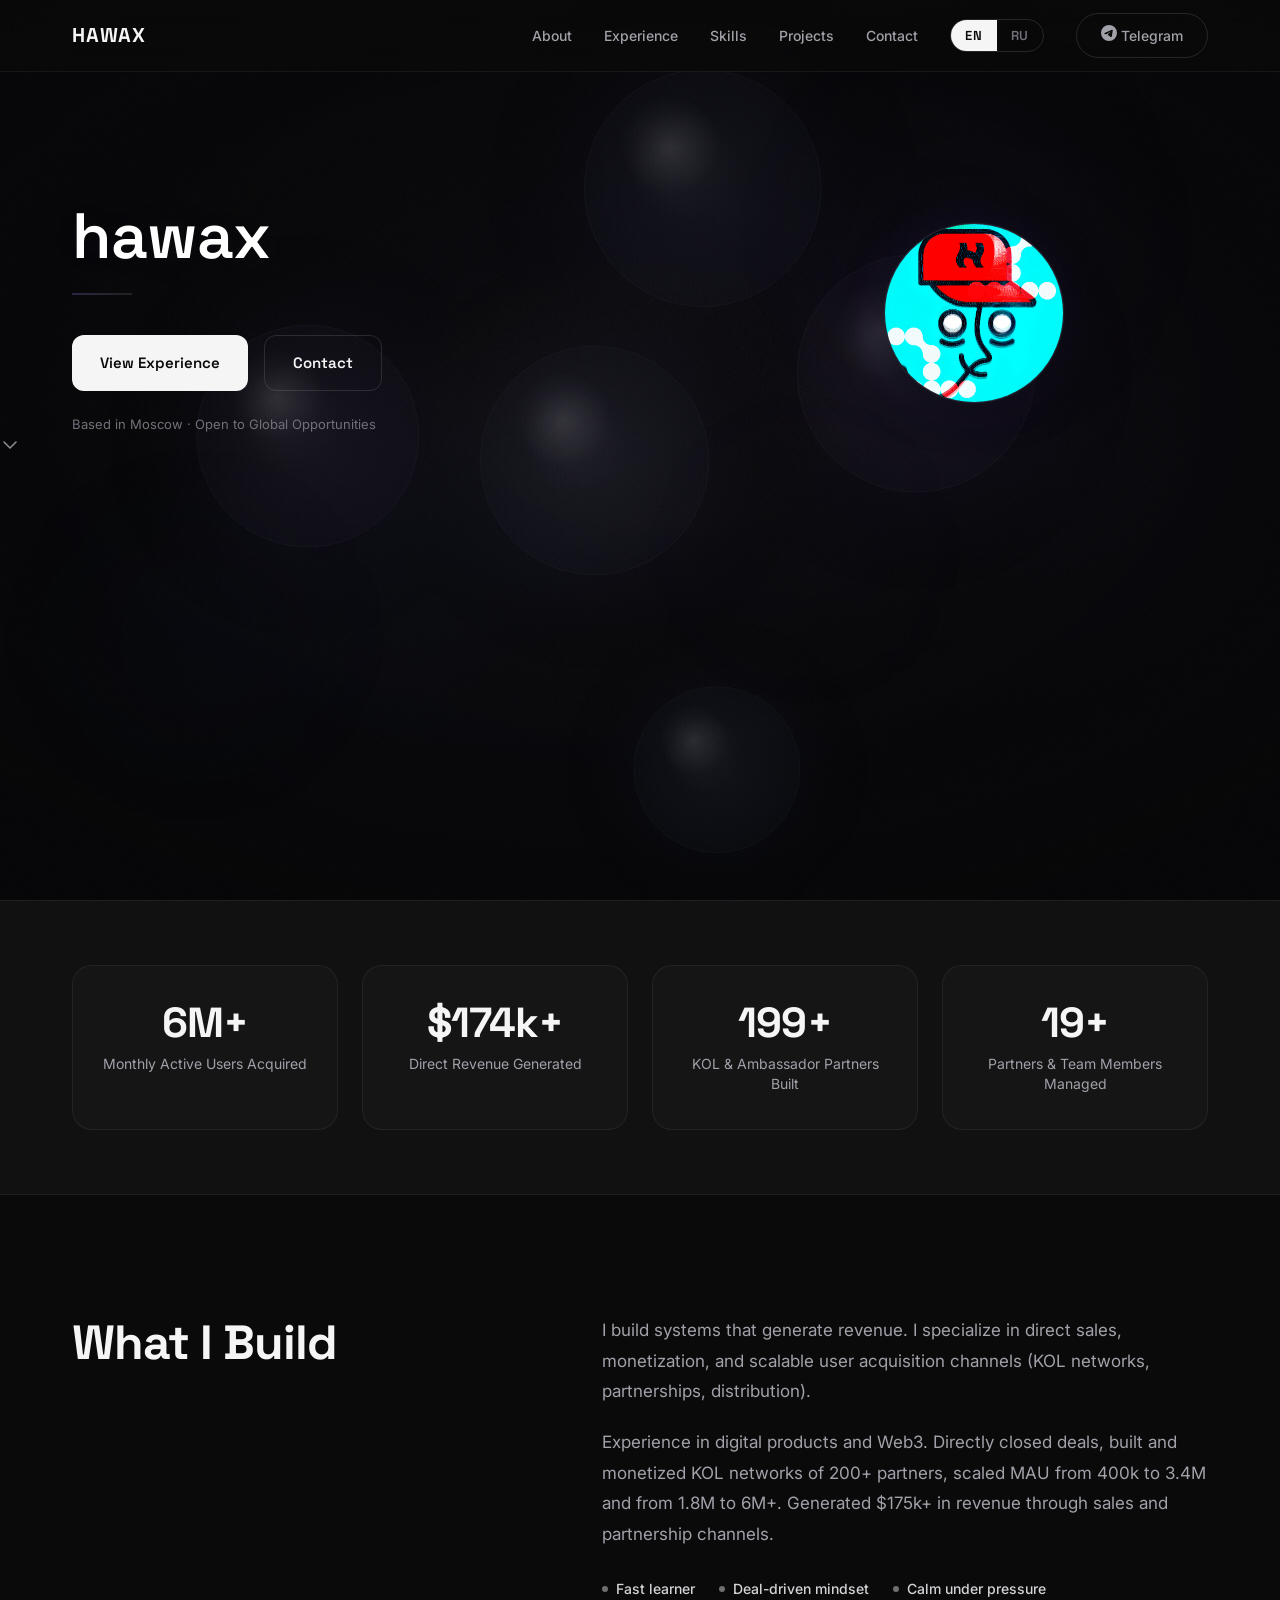
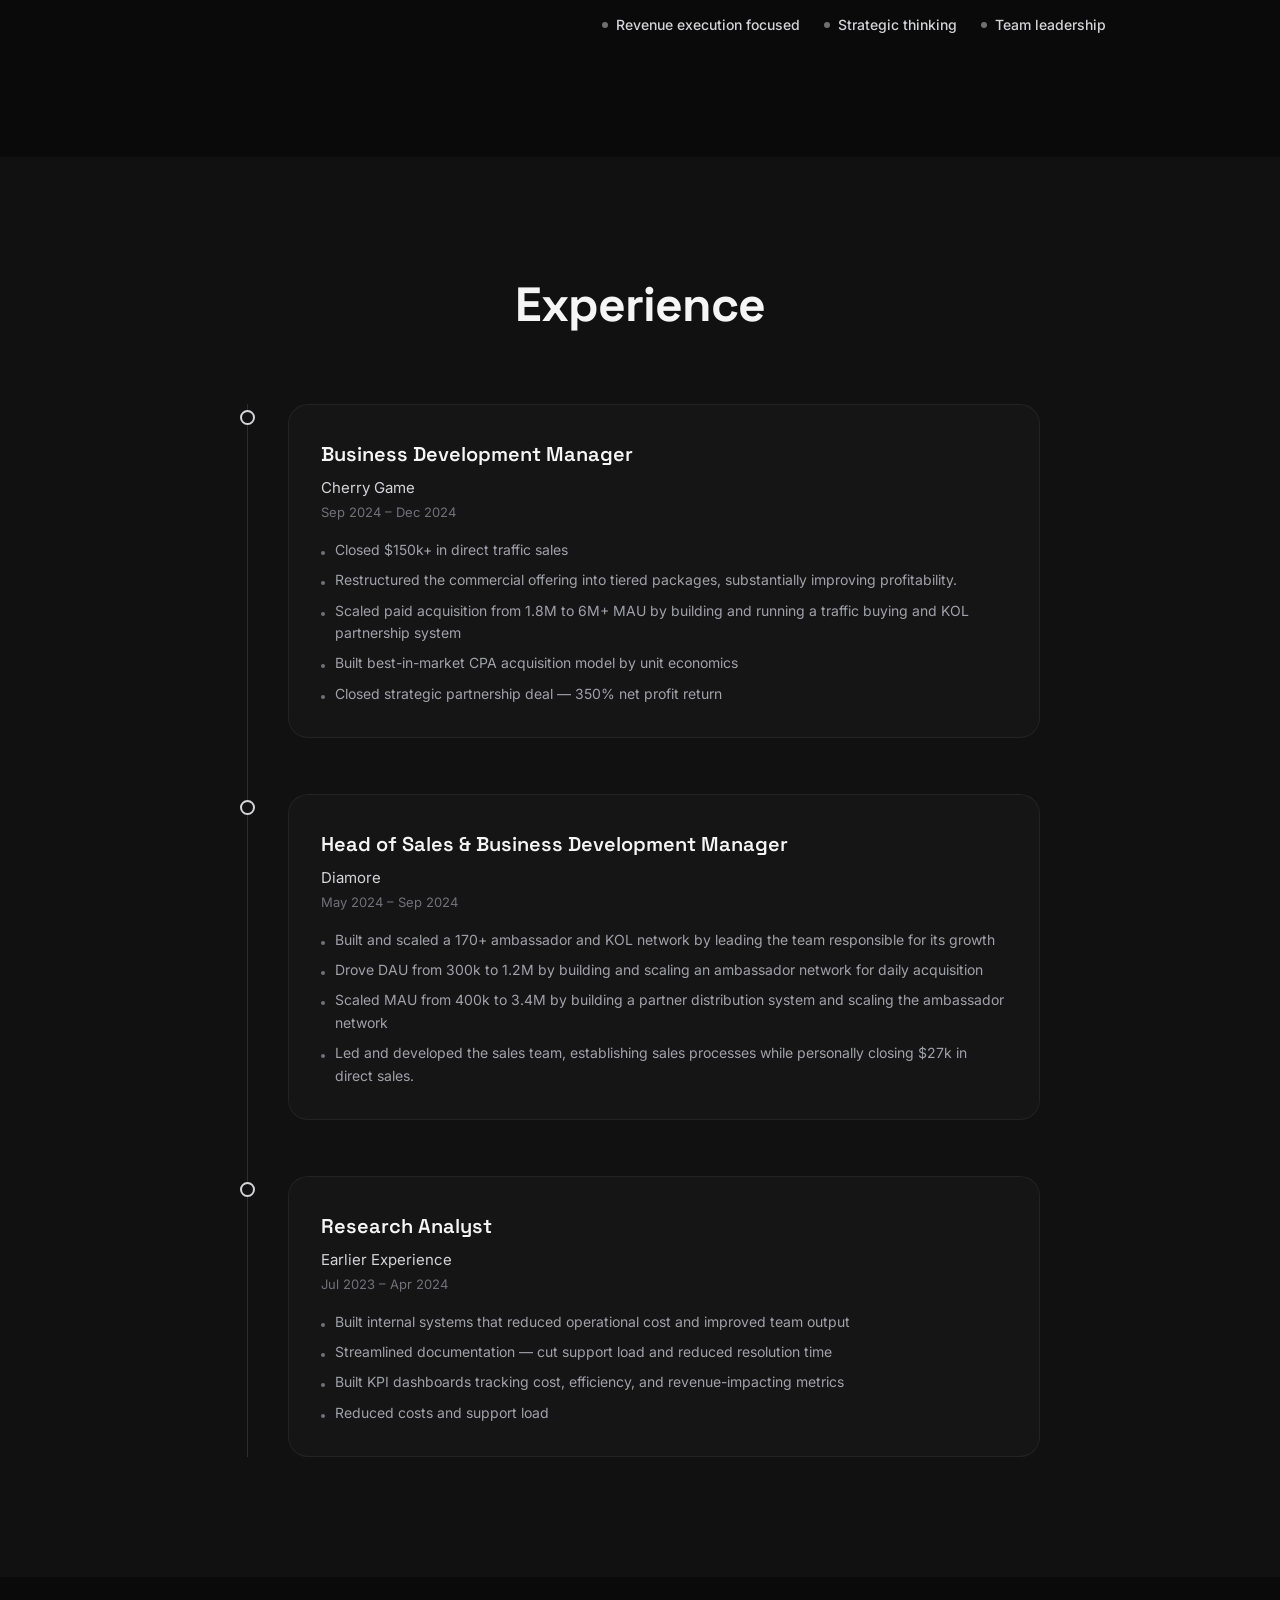
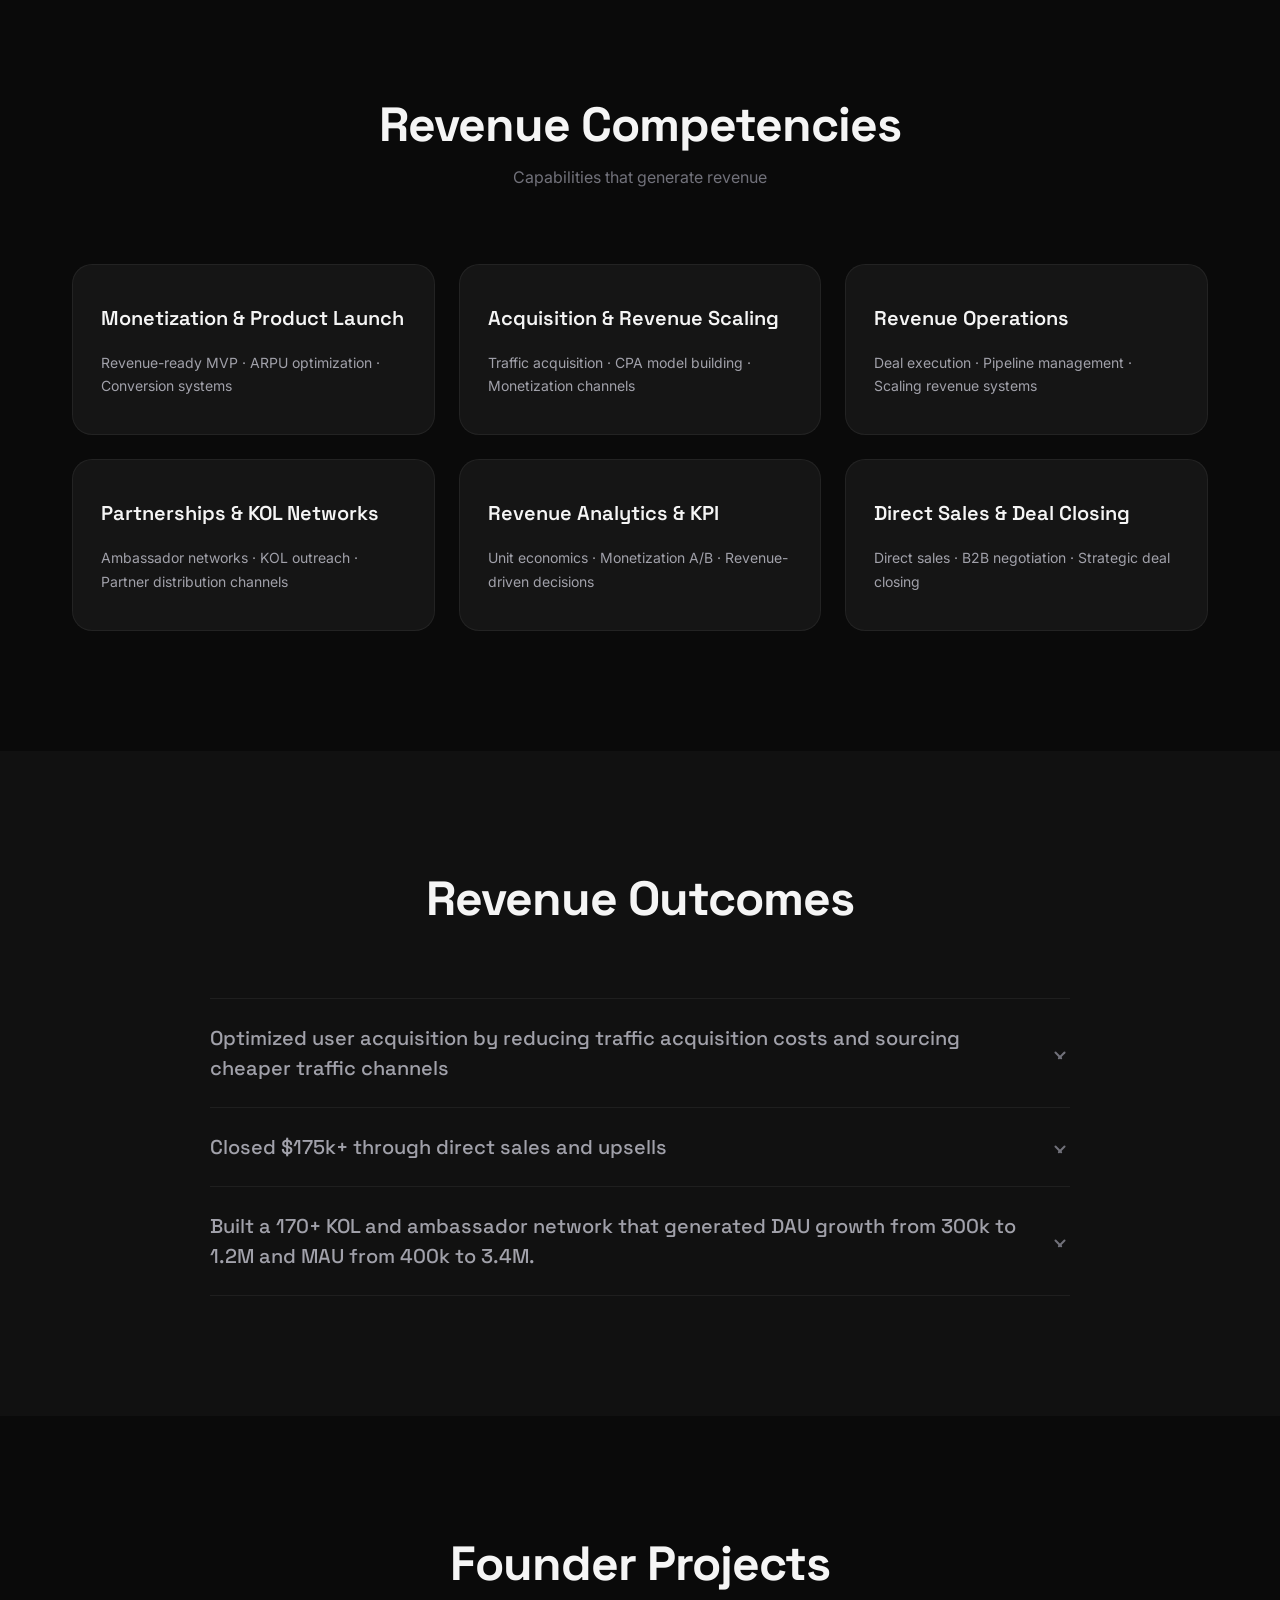
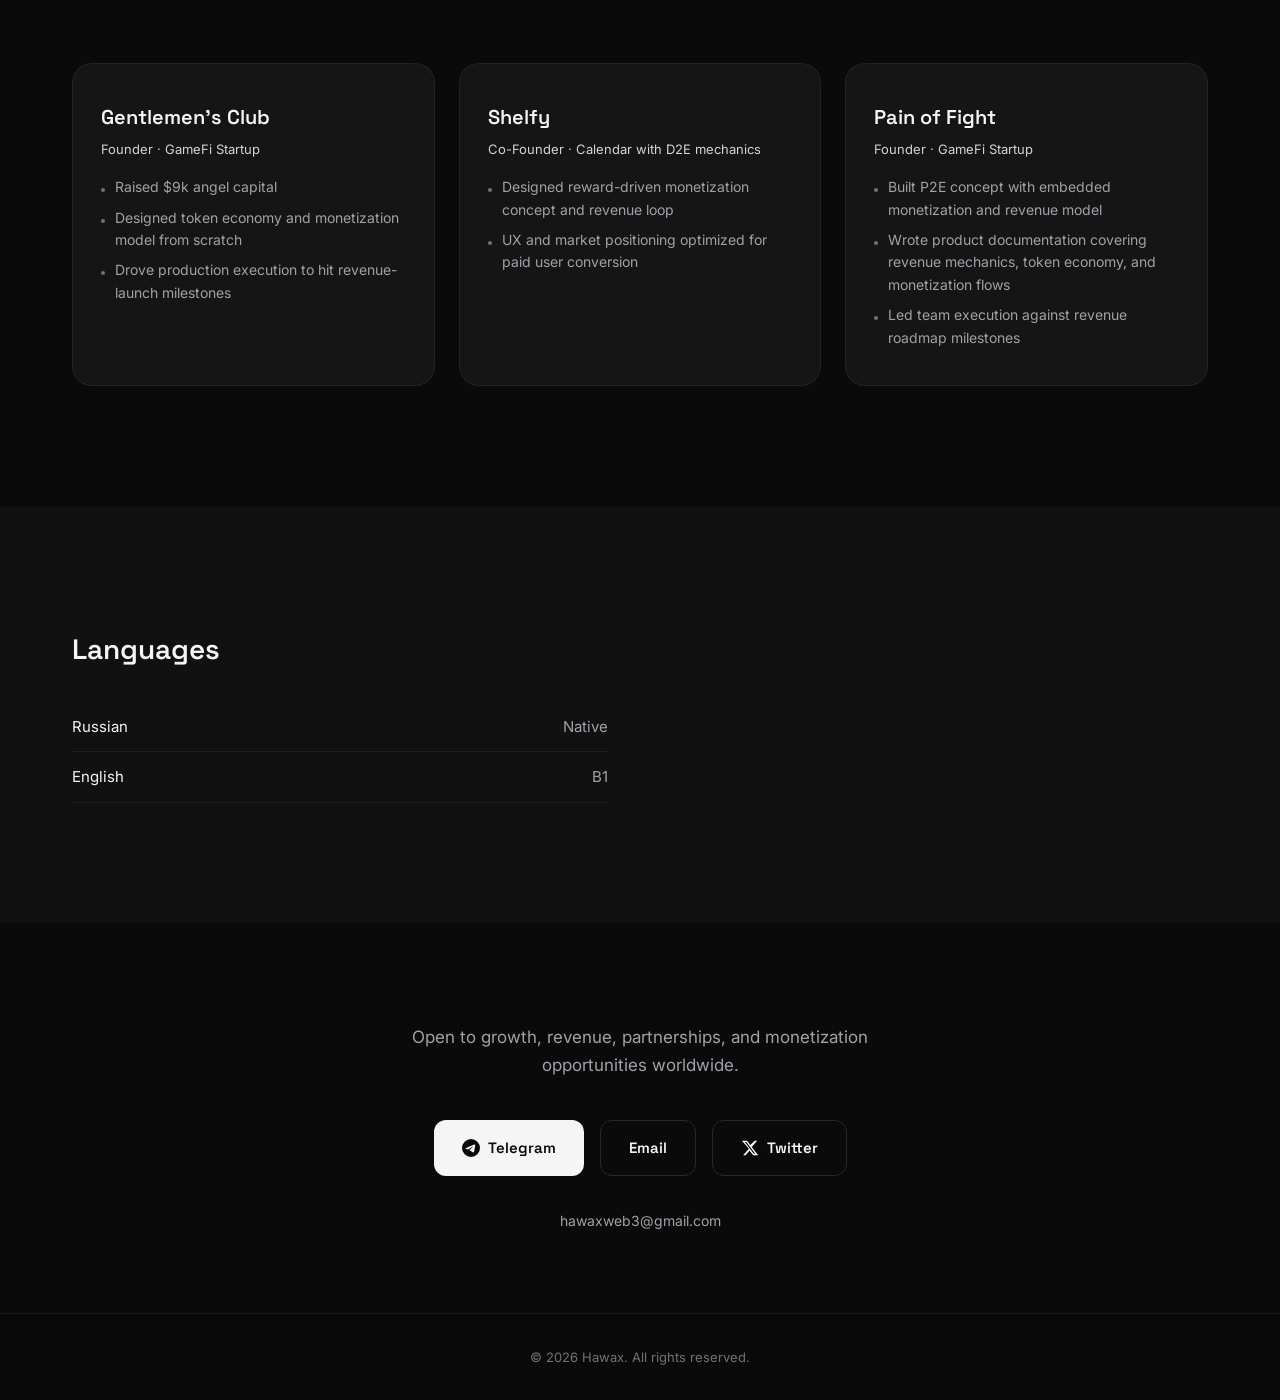
==== commit 5555e254: "Add files via upload" ====
--- a/index.html
+++ b/index.html
@@ -169,22 +169,6 @@
         <h2 class="section-title" data-i18n="exp.h">Опыт</h2>
       </div>
       <div class="timeline">
-        <!-- 4 -->
-        <div class="tl-item reveal">
-          <div class="tl-dot"></div>
-          <div class="tl-card">
-            <h3 class="tl-role" data-i18n="exp.4.role">Growth Manager</h3>
-            <div class="tl-meta">
-              <p class="tl-company">Octis 808</p>
-              <p class="tl-period" data-i18n="exp.4.period">Dec 2024 – Feb 2025</p>
-            </div>
-            <ul>
-              <li data-i18n="exp.4.b1">30+ нишевых KOL-партнёрств</li>
-              <li data-i18n="exp.4.b2">Удвоение подписчиков</li>
-              <li data-i18n="exp.4.b3">Ежедневные транзакции +25%</li>
-            </ul>
-          </div>
-        </div>
         <!-- 2 -->
         <div class="tl-item reveal">
           <div class="tl-dot"></div>
@@ -862,4 +846,4 @@
   </script>
 </body>
 
-</html>+</html>
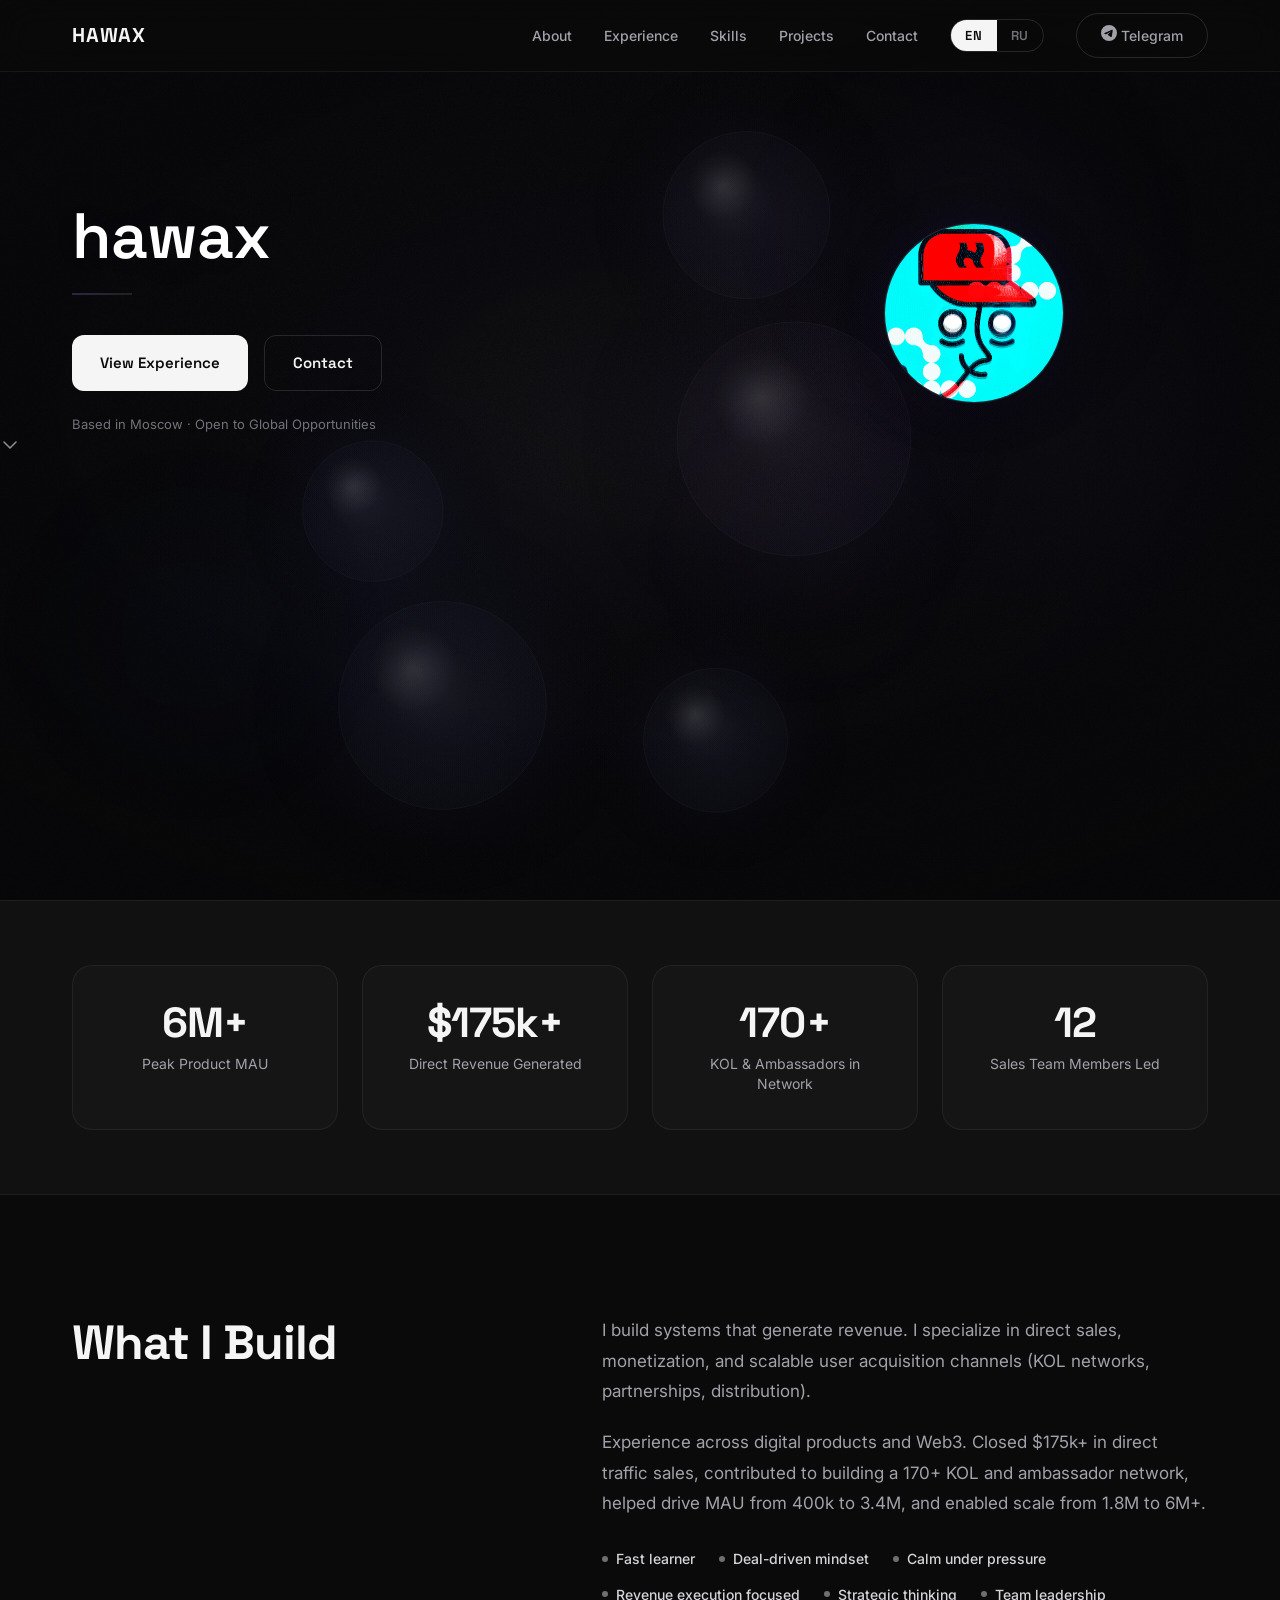
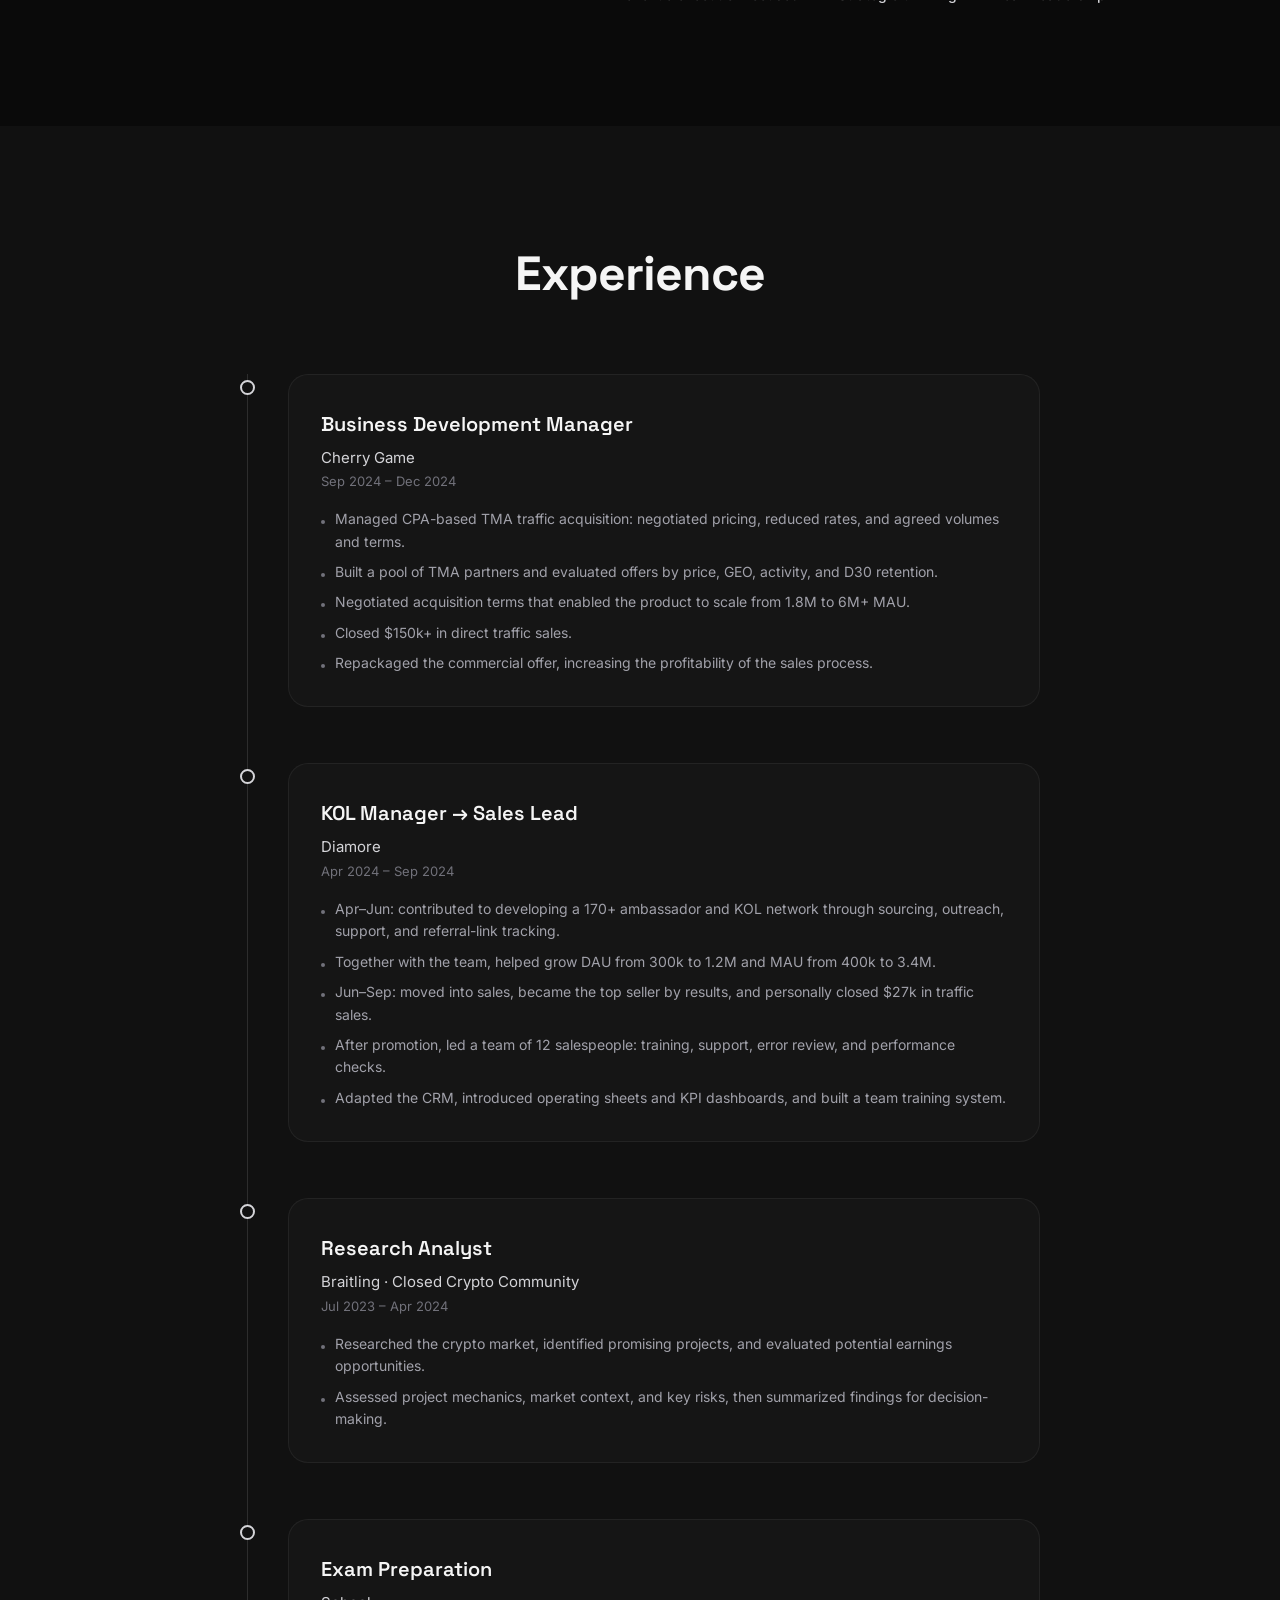
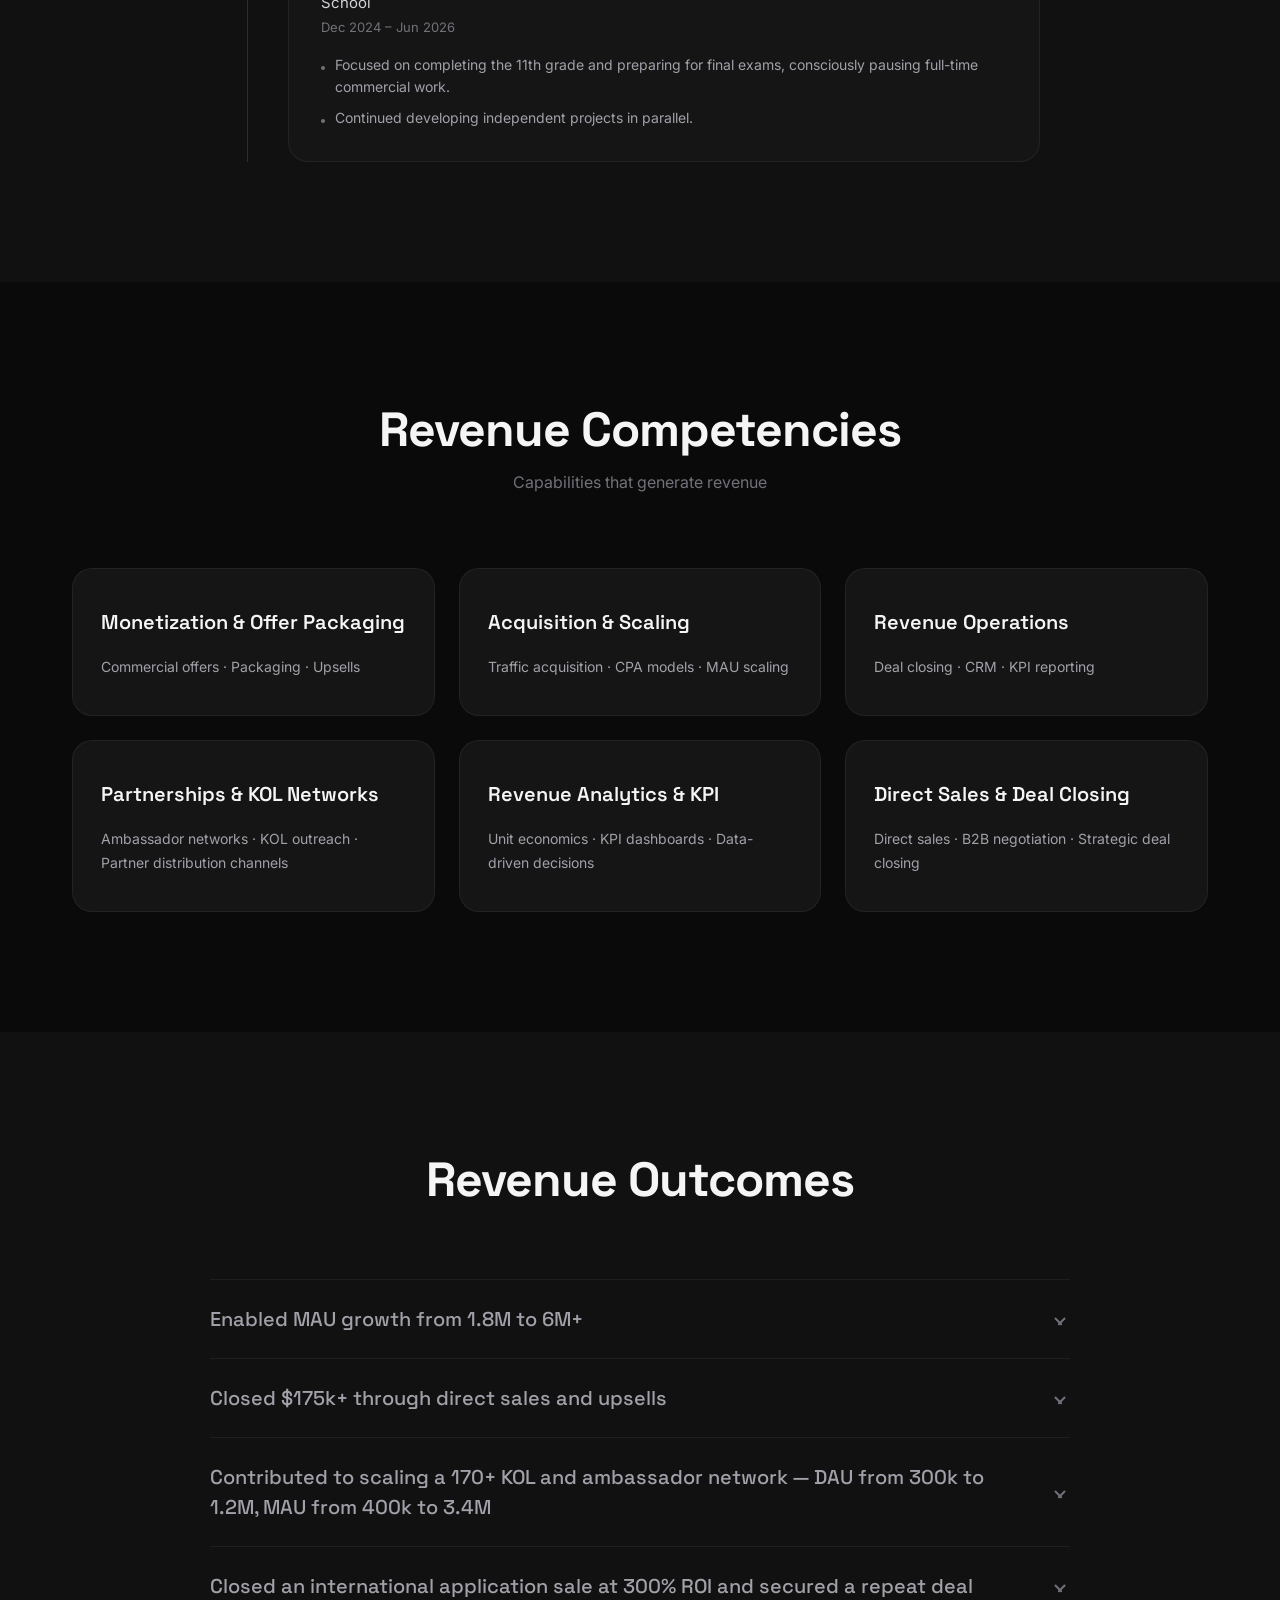
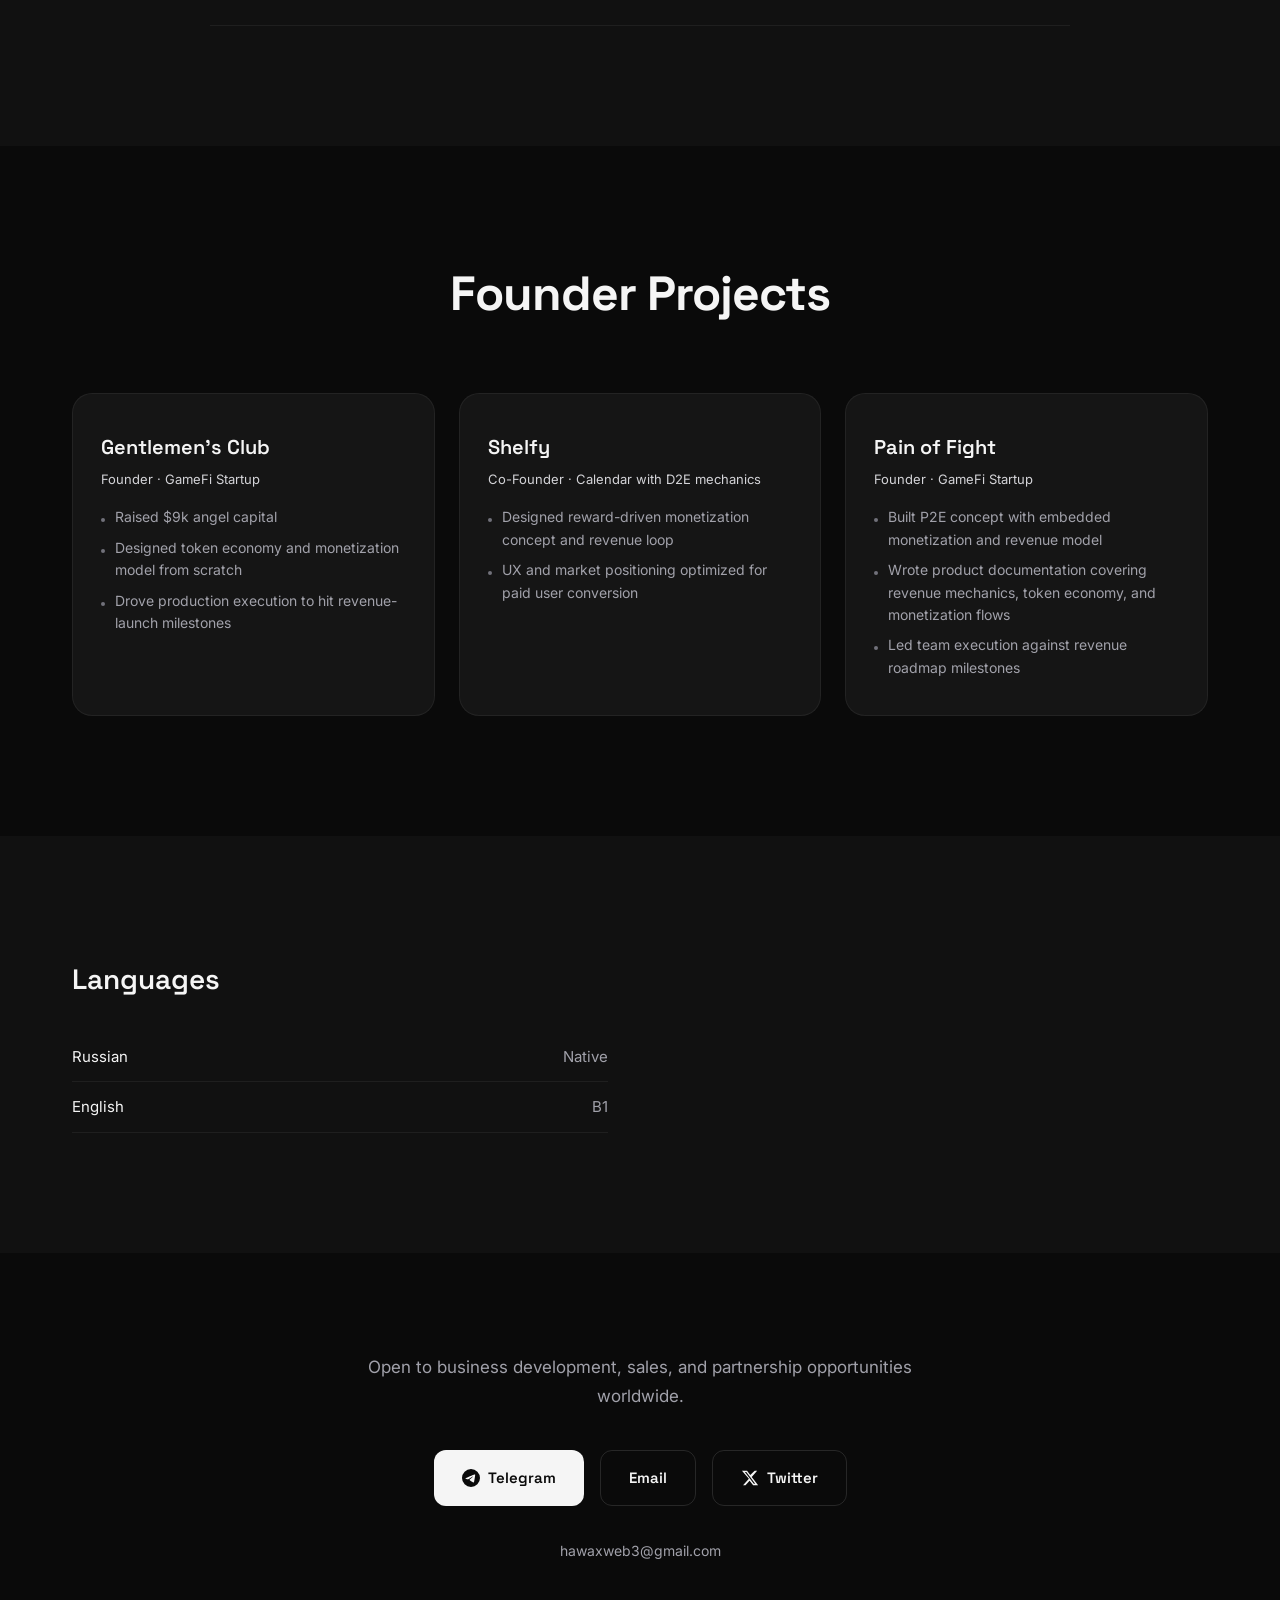
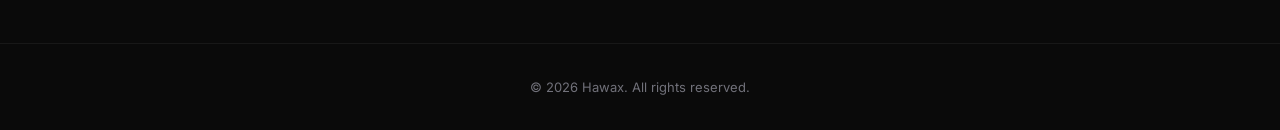
==== commit 40fa4919: "Add files via upload" ====
--- a/index.html
+++ b/index.html
@@ -4,9 +4,9 @@
 <head>
   <meta charset="UTF-8">
   <meta name="viewport" content="width=device-width, initial-scale=1.0">
-  <title>Hawax — Product · Growth · Operations</title>
+  <title>Hawax</title>
   <meta name="description"
-    content="Young high-performance operator specializing in Product Management, Growth Strategy and Operations. Web3, GameFi, and digital product track record.">
+    content="Business development, direct sales, partnerships, traffic acquisition, and Web3 experience.">
   <link rel="stylesheet" href="style.css">
   <link rel="icon"
     href="data:image/svg+xml,<svg xmlns='http://www.w3.org/2000/svg' viewBox='0 0 100 100'><text y='.9em' font-size='90'>◆</text></svg>">
@@ -122,20 +122,20 @@
   <section class="metrics" id="metrics">
     <div class="container">
       <div class="metric-card reveal">
-        <div class="metric-val">7M+</div>
-        <div class="metric-label" data-i18n="met.1">Monthly Active Users Scaled</div>
+        <div class="metric-val">6M+</div>
+        <div class="metric-label" data-i18n="met.1">Peak Product MAU</div>
       </div>
       <div class="metric-card reveal reveal-d1">
         <div class="metric-val">$175k+</div>
-        <div class="metric-label" data-i18n="met.2">Net Profit Generated</div>
+        <div class="metric-label" data-i18n="met.2">Direct Revenue Generated</div>
       </div>
       <div class="metric-card reveal reveal-d2">
-        <div class="metric-val">200+</div>
-        <div class="metric-label" data-i18n="met.3">Ambassadors Managed</div>
+        <div class="metric-val">170+</div>
+        <div class="metric-label" data-i18n="met.3">KOL &amp; Ambassadors in Network</div>
       </div>
       <div class="metric-card reveal reveal-d3">
-        <div class="metric-val">20+</div>
-        <div class="metric-label" data-i18n="met.4">Cross-Functional Team Members Coordinated</div>
+        <div class="metric-val">12</div>
+        <div class="metric-label" data-i18n="met.4">Sales Team Members Led</div>
       </div>
     </div>
   </section>
@@ -143,13 +143,14 @@
   <!-- ============ ABOUT ============ -->
   <section class="about" id="about">
     <div class="container">
-      <h2 class="about-heading reveal" data-i18n="about.h">Why I'm&nbsp;Valuable</h2>
+      <h2 class="about-heading reveal" data-i18n="about.h">What I&nbsp;Build</h2>
       <div class="about-text reveal reveal-d1">
         <p data-i18n="about.p1">I operate where chaos meets opportunity. My strength is combining product thinking,
           growth execution, operations discipline and fast adaptation.</p>
         <p data-i18n="about.p2"></p>
-        <p data-i18n="about.p3">Experienced in startups, zero-to-one launches, KPI management, partnership growth, user
-          funnels, and team coordination.</p>
+        <p data-i18n="about.p3">Experience across digital products and Web3. Closed $175k+ in direct traffic sales,
+          contributed to building a 170+ KOL and ambassador network, helped drive MAU from 400k to 3.4M, and enabled
+          scale from 1.8M to 6M+.</p>
         <ul class="about-bullets">
           <li data-i18n="about.b2">Fast learner</li>
           <li data-i18n="about.b3">Commercial mindset</li>
@@ -179,28 +180,29 @@
               <p class="tl-period" data-i18n="exp.2.period">Sep 2024 – Dec 2024</p>
             </div>
             <ul>
-<li data-i18n="exp.2.b2">Closed $150k+ in direct traffic sales</li>
-<li data-i18n="exp.2.b3">Restructured the commercial offering into tiered packages, substantially improving profitability.</li>
-<li data-i18n="exp.2.b1">Scaled paid acquisition...</li>
-<li data-i18n="exp.2.b4">Built best-in-market CPA acquisition model by unit economics</li>
-<li data-i18n="exp.2.b5">Closed strategic partnership deal — 350% net profit return</li>
-</ul>
+              <li data-i18n="exp.2.b1">Managed CPA-based TMA traffic acquisition: negotiated pricing, reduced rates, and agreed volumes and terms.</li>
+              <li data-i18n="exp.2.b4">Built a pool of TMA partners and evaluated offers by price, GEO, activity, and D30 retention.</li>
+              <li data-i18n="exp.2.b5">Negotiated acquisition terms that enabled the product to scale from 1.8M to 6M+ MAU.</li>
+              <li data-i18n="exp.2.b2">Closed $150k+ in direct traffic sales.</li>
+              <li data-i18n="exp.2.b3">Repackaged the commercial offer, increasing the profitability of the sales process.</li>
+            </ul>
           </div>
         </div>
         <!-- 3 -->
         <div class="tl-item reveal">
           <div class="tl-dot"></div>
           <div class="tl-card">
-            <h3 class="tl-role" data-i18n="exp.3.role">Head of Sales & Business Development Manager</h3>
+            <h3 class="tl-role" data-i18n="exp.3.role">KOL Manager → Sales Lead</h3>
             <div class="tl-meta">
               <p class="tl-company">Diamore</p>
-              <p class="tl-period" data-i18n="exp.3.period">May 2024 – Sep 2024</p>
+              <p class="tl-period" data-i18n="exp.3.period">Apr 2024 – Sep 2024</p>
             </div>
             <ul>
-              <li data-i18n="exp.3.b1">Управлял 170+ амбассадорами</li>
-              <li data-i18n="exp.3.b2">Рост DAU: 300k → 1.2M</li>
-              <li data-i18n="exp.3.b3">Рост MAU: 400k → 3.4M</li>
-              <li data-i18n="exp.3.b4">Личные продажи: $27k</li>
+              <li data-i18n="exp.3.b1">Apr–Jun: contributed to developing a 170+ ambassador and KOL network through sourcing, outreach, support, and referral-link tracking.</li>
+              <li data-i18n="exp.3.b2">Together with the team, helped grow DAU from 300k to 1.2M and MAU from 400k to 3.4M.</li>
+              <li data-i18n="exp.3.b3">Jun–Sep: moved into sales, became the top seller by results, and personally closed $27k in traffic sales.</li>
+              <li data-i18n="exp.3.b4">After promotion, led a team of 12 salespeople: training, support, error review, and performance checks.</li>
+              <li data-i18n="exp.3.b5">Adapted the CRM, introduced operating sheets and KPI dashboards, and built a team training system.</li>
             </ul>
           </div>
         </div>
@@ -210,14 +212,27 @@
           <div class="tl-card">
             <h3 class="tl-role" data-i18n="exp.5.role">Research Analyst</h3>
             <div class="tl-meta">
-              <p class="tl-company" data-i18n="exp.5.company">Ранний опыт</p>
-              <p class="tl-period" data-i18n="exp.5.period">July 2023 – Apr 2024</p>
+              <p class="tl-company" data-i18n="exp.5.company">Braitling · Closed Crypto Community</p>
+              <p class="tl-period" data-i18n="exp.5.period">Jul 2023 – Apr 2024</p>
             </div>
             <ul>
-              <li data-i18n="exp.5.b1">Построил внутренние системы</li>
-              <li data-i18n="exp.5.b2">Оптимизация документации</li>
-              <li data-i18n="exp.5.b3">KPI-дашборды</li>
-              <li data-i18n="exp.5.b4">Сократил расходы и нагрузку на поддержку</li>
+              <li data-i18n="exp.5.b1">Researched the crypto market, identified promising projects, and evaluated potential earnings opportunities.</li>
+              <li data-i18n="exp.5.b2">Assessed project mechanics, market context, and key risks, then summarized findings for decision-making.</li>
+            </ul>
+          </div>
+        </div>
+        <!-- 6 -->
+        <div class="tl-item reveal">
+          <div class="tl-dot"></div>
+          <div class="tl-card">
+            <h3 class="tl-role" data-i18n="exp.6.role">Exam Preparation</h3>
+            <div class="tl-meta">
+              <p class="tl-company" data-i18n="exp.6.company">School</p>
+              <p class="tl-period" data-i18n="exp.6.period">Dec 2024 – Jun 2026</p>
+            </div>
+            <ul>
+              <li data-i18n="exp.6.b1">Focused on completing the 11th grade and preparing for final exams, consciously pausing full-time commercial work.</li>
+              <li data-i18n="exp.6.b2">Continued developing independent projects in parallel.</li>
             </ul>
           </div>
         </div>
@@ -234,28 +249,28 @@
       </div>
       <div class="comp-grid">
         <div class="comp-card reveal">
-          <h3 data-i18n="comp.1.h">Управление продуктом</h3>
-          <p data-i18n="comp.1.p">Запуски MVP · Роадмапы · Приоритизация фич</p>
+          <h3 data-i18n="comp.1.h">Monetization &amp; Offer Packaging</h3>
+          <p data-i18n="comp.1.p">Commercial offers · Packaging · Upsells</p>
         </div>
         <div class="comp-card reveal reveal-d1">
-          <h3 data-i18n="comp.2.h">Стратегия роста</h3>
-          <p data-i18n="comp.2.p">Привлечение пользователей · Воронки удержания · Виральные механики</p>
+          <h3 data-i18n="comp.2.h">Acquisition &amp; Scaling</h3>
+          <p data-i18n="comp.2.p">Traffic acquisition · CPA models · MAU scaling</p>
         </div>
         <div class="comp-card reveal reveal-d2">
-          <h3 data-i18n="comp.3.h"></h3>
-          <p data-i18n="comp.3.p"></p>
+          <h3 data-i18n="comp.3.h">Revenue Operations</h3>
+          <p data-i18n="comp.3.p">Deal closing · CRM · KPI reporting</p>
         </div>
         <div class="comp-card reveal reveal-d3">
-          <h3 data-i18n="comp.4.h">Лидерство в команде</h3>
-          <p data-i18n="comp.4.p">Кросс-функциональная координация · Найм · Культура</p>
+          <h3 data-i18n="comp.4.h">Partnerships &amp; KOL Networks</h3>
+          <p data-i18n="comp.4.p">Ambassador networks · KOL outreach · Partner distribution channels</p>
         </div>
         <div class="comp-card reveal reveal-d4">
-          <h3 data-i18n="comp.5.h">Аналитика и KPI</h3>
-          <p data-i18n="comp.5.p">Дашборды · A/B тестирование · Решения на данных</p>
+          <h3 data-i18n="comp.5.h">Revenue Analytics &amp; KPI</h3>
+          <p data-i18n="comp.5.p">Unit economics · KPI dashboards · Data-driven decisions</p>
         </div>
         <div class="comp-card reveal reveal-d5">
-          <h3 data-i18n="comp.6.h">Партнёрства и продажи</h3>
-          <p data-i18n="comp.6.p">Управление KOL · B2B-аутрич · Закрытие сделок</p>
+          <h3 data-i18n="comp.6.h">Direct Sales &amp; Deal Closing</h3>
+          <p data-i18n="comp.6.p">Direct sales · B2B negotiation · Strategic deal closing</p>
         </div>
       </div>
     </div>
@@ -272,15 +287,14 @@
         <!-- Item 1 -->
         <div class="win-accordion-item reveal">
           <button class="win-accordion-trigger" aria-expanded="false">
-            <span class="win-accordion-text" data-i18n="wins.1">Scaled products from early traction to millions of
-              users.</span>
+            <span class="win-accordion-text" data-i18n="wins.1">Enabled MAU growth from 1.8M to 6M+.</span>
             <span class="win-accordion-icon" aria-hidden="true"></span>
           </button>
           <div class="win-accordion-body">
             <div class="win-accordion-body-inner">
-              <p data-i18n="wins.1.example">At Cherry Game, I coordinated media buying, KOL placements and
-                retention mechanics that drove MAU from 1.8M to 6M+ in under 4 months. The approach combined
-                aggressive traffic acquisition with a CPA model optimized for quality users.</p>
+              <p data-i18n="wins.1.example">At Cherry Game, sourced and evaluated TMA traffic, negotiated CPA rates,
+                and agreed volumes and terms. This enabled the product to scale from 1.8M to 6M+ MAU in under four
+                months.</p>
             </div>
           </div>
         </div>
@@ -288,15 +302,14 @@
         <!-- Item 2 -->
         <div class="win-accordion-item reveal reveal-d1">
           <button class="win-accordion-trigger" aria-expanded="false">
-            <span class="win-accordion-text" data-i18n="wins.2">Built monetization systems with six-figure
-              results.</span>
+            <span class="win-accordion-text" data-i18n="wins.2">Closed $175k+ through direct sales and upsells.</span>
             <span class="win-accordion-icon" aria-hidden="true"></span>
           </button>
           <div class="win-accordion-body">
             <div class="win-accordion-body-inner">
-              <p data-i18n="wins.2.example">At Cherry Game I generated $150k+ in traffic sales and closed a
-                strategic partnership yielding 350% net profit. At Diamore I personally closed $27k in direct
-                sales while managing a 170+ ambassador network generating additional revenue.</p>
+              <p data-i18n="wins.2.example">At Cherry Game, closed $150k+ in direct traffic sales, managing the cycle
+                from prospecting to payment and account expansion. At Diamore, personally closed another $27k in
+                traffic sales.</p>
             </div>
           </div>
         </div>
@@ -304,15 +317,27 @@
         <!-- Item 3 -->
         <div class="win-accordion-item reveal reveal-d2">
           <button class="win-accordion-trigger" aria-expanded="false">
-            <span class="win-accordion-text" data-i18n="wins.3">Managed communities, ambassadors and teams at
-              scale.</span>
+            <span class="win-accordion-text" data-i18n="wins.3">Contributed to scaling a 170+ KOL and ambassador
+              network — DAU from 300k to 1.2M, MAU from 400k to 3.4M.</span>
             <span class="win-accordion-icon" aria-hidden="true"></span>
           </button>
           <div class="win-accordion-body">
             <div class="win-accordion-body-inner">
-              <p data-i18n="wins.3.example">At Diamore I led 170+ ambassadors across multiple regions, creating
-                structured onboarding, incentive tiers and performance tracking — contributing to DAU growth from
-                300k to 1.2M and MAU from 400k to 3.4M.</p>
+              <p data-i18n="wins.3.example">At Diamore, worked with the team to develop a network of 170+ ambassadors
+                and KOLs. After moving into sales, became the top seller by results and later led a team of 12
+                salespeople.</p>
+            </div>
+          </div>
+        </div>
+        <!-- Item 4 -->
+        <div class="win-accordion-item reveal reveal-d3">
+          <button class="win-accordion-trigger" aria-expanded="false">
+            <span class="win-accordion-text" data-i18n="wins.4">Closed an international application sale at 300% ROI and secured a repeat deal.</span>
+            <span class="win-accordion-icon" aria-hidden="true"></span>
+          </button>
+          <div class="win-accordion-body">
+            <div class="win-accordion-body-inner">
+              <p data-i18n="wins.4.example">ThunderCoinAI: closed the application sale to a South Korean team in two calls — $4k against a $1k development cost. ROI = ($4k − $1k) / $1k × 100% = 300%. Secured a $500 deposit for the next product, resulting in a repeat deal.</p>
             </div>
           </div>
         </div>
@@ -371,8 +396,7 @@
   <!-- ============ CTA FOOTER ============ -->
   <section class="cta" id="contact">
     <div class="container">
-      <p class="cta-sub reveal" data-i18n="cta.sub">Open to product, growth, operations and startup opportunities
-        worldwide.</p>
+      <p class="cta-sub reveal" data-i18n="cta.sub">Open to business development, sales, and partnership opportunities worldwide.</p>
       <div class="cta-buttons reveal reveal-d1">
         <a href="https://t.me/hawaxweb3" target="_blank" rel="noopener" class="btn btn-primary">
           <svg viewBox="0 0 24 24" style="width:18px;height:18px;fill:currentColor">
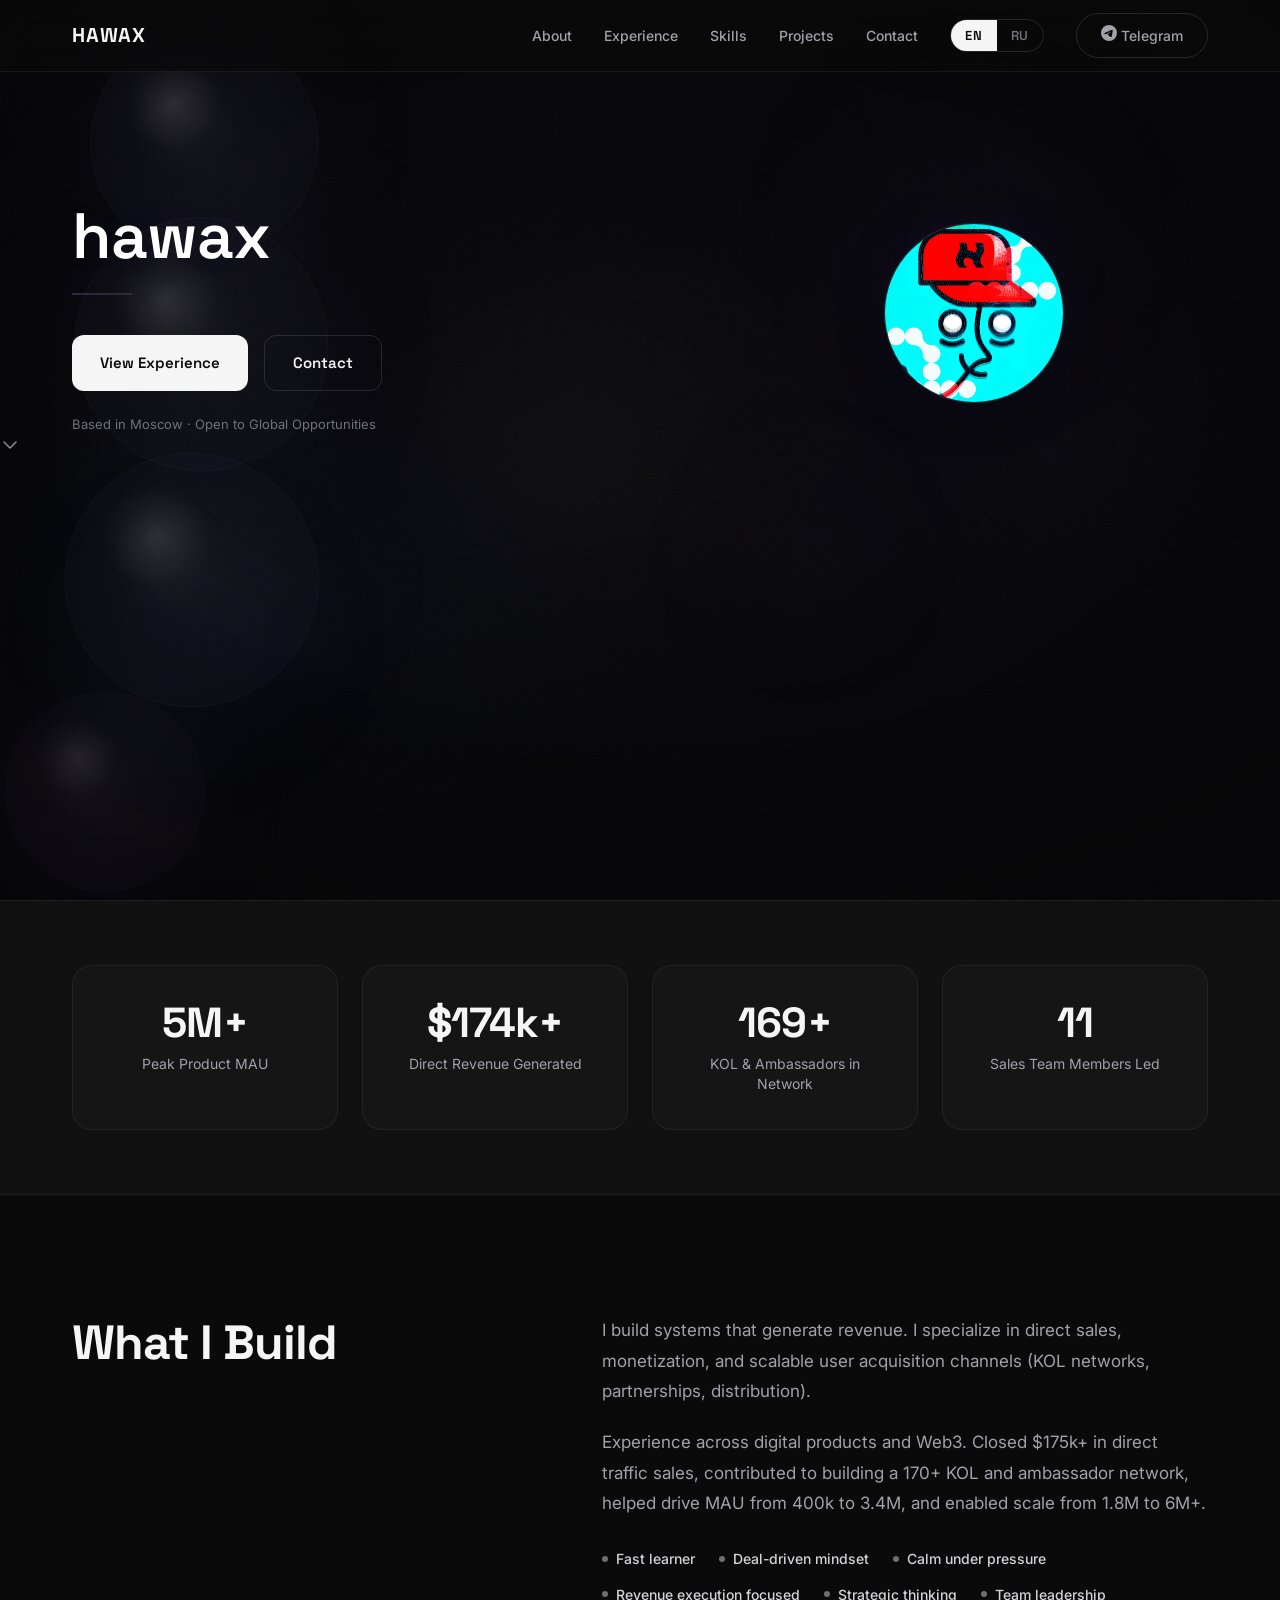
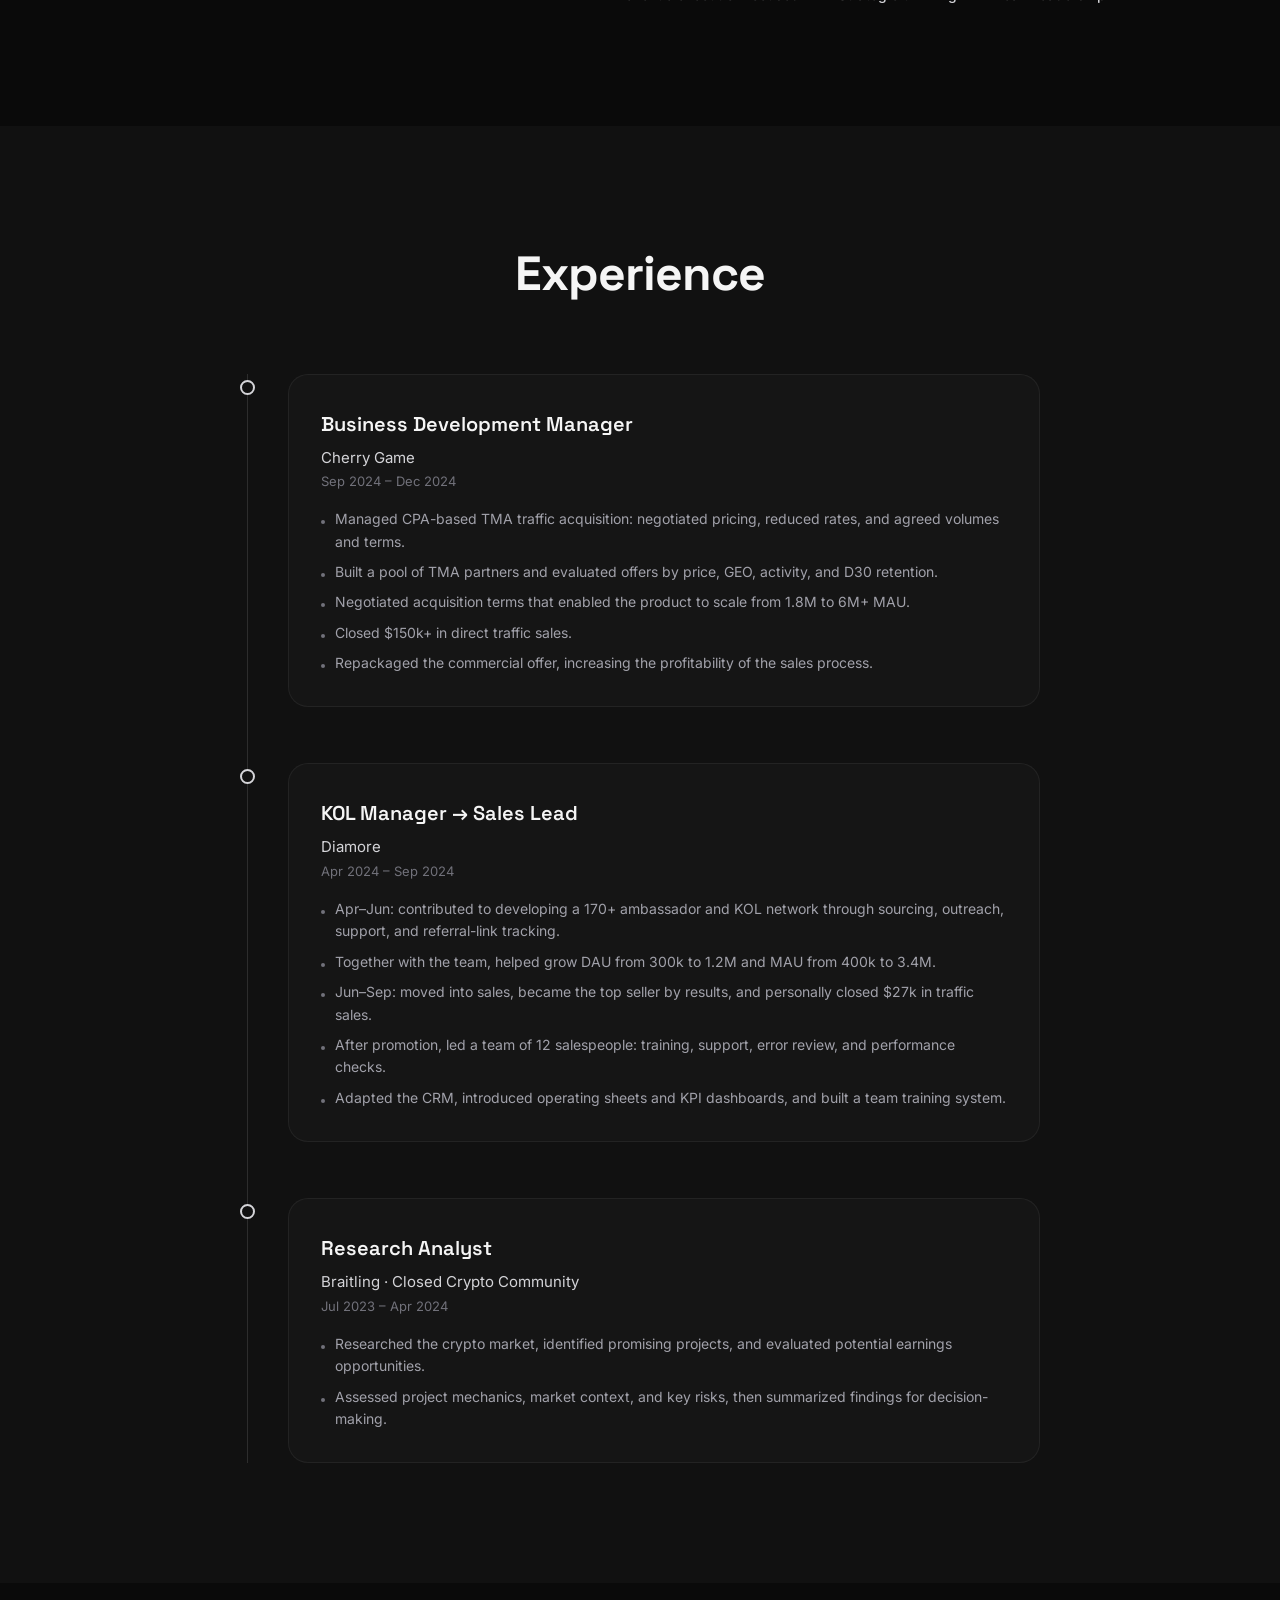
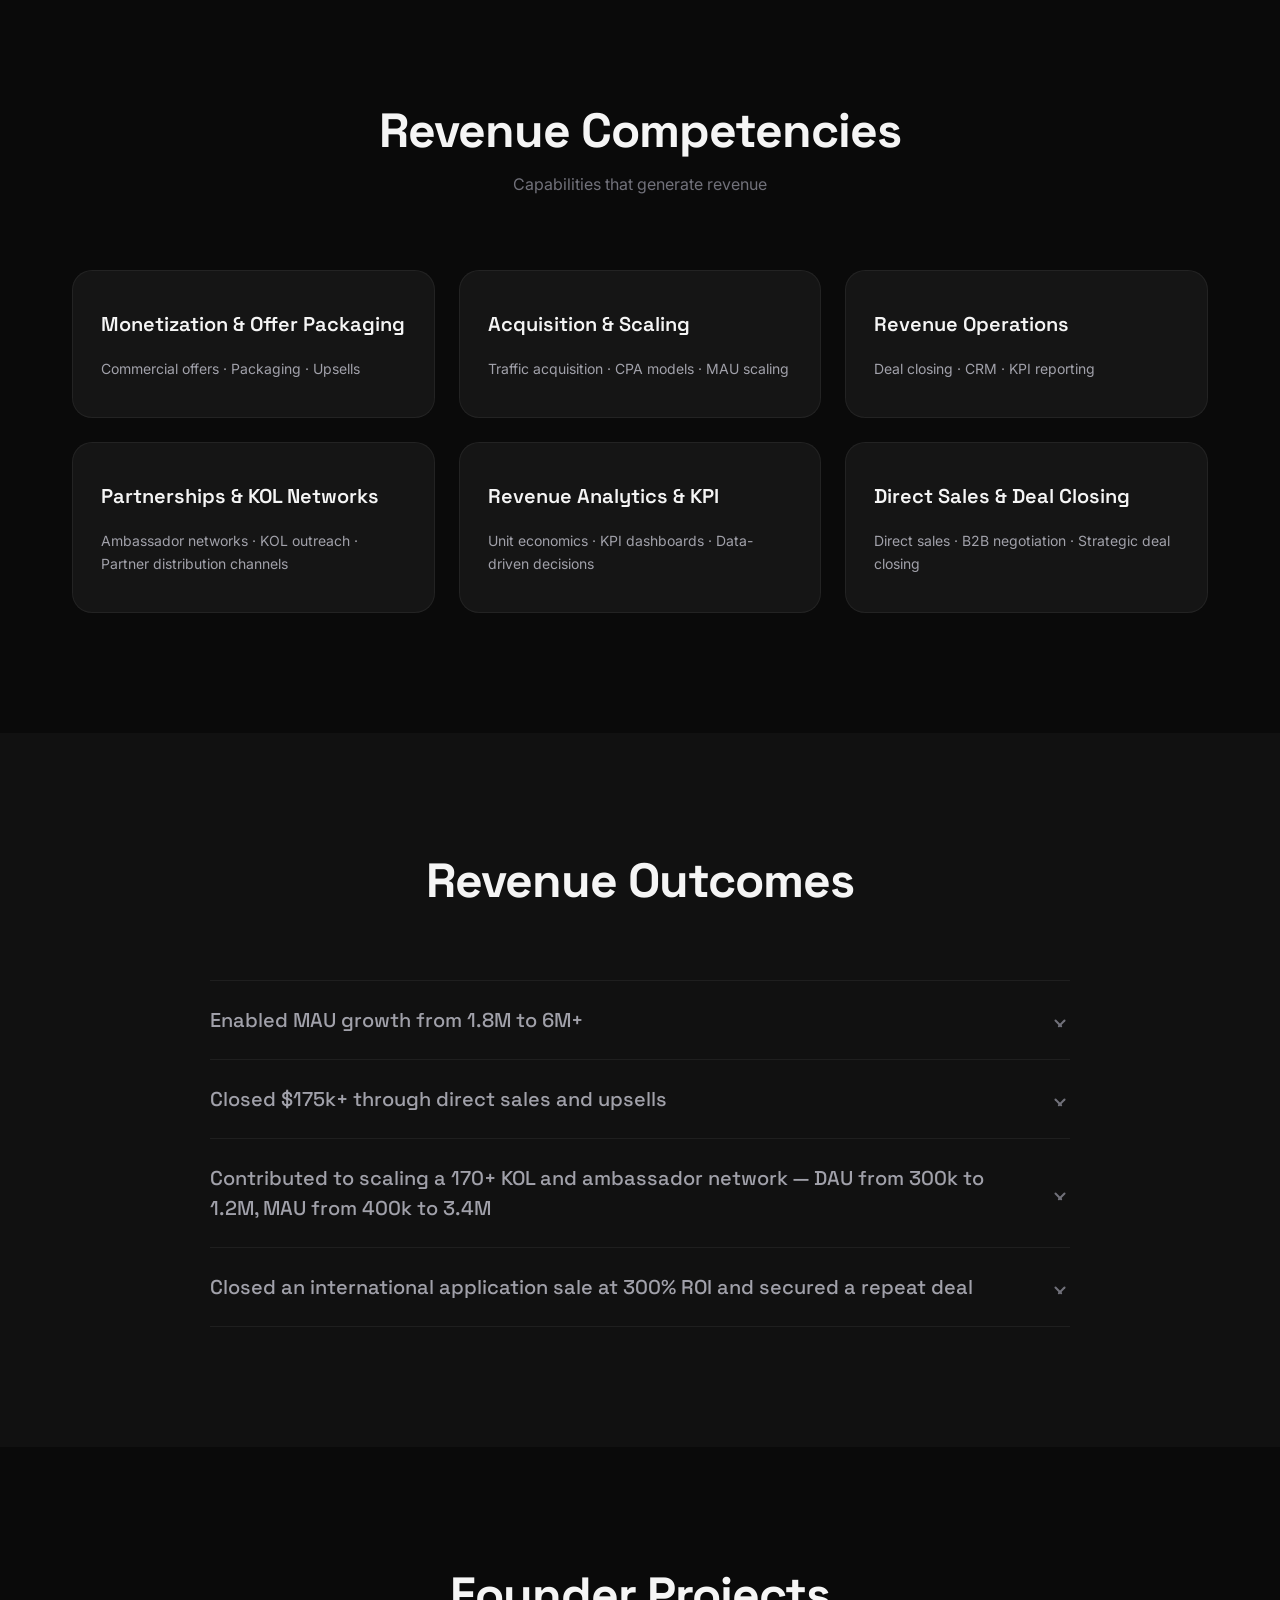
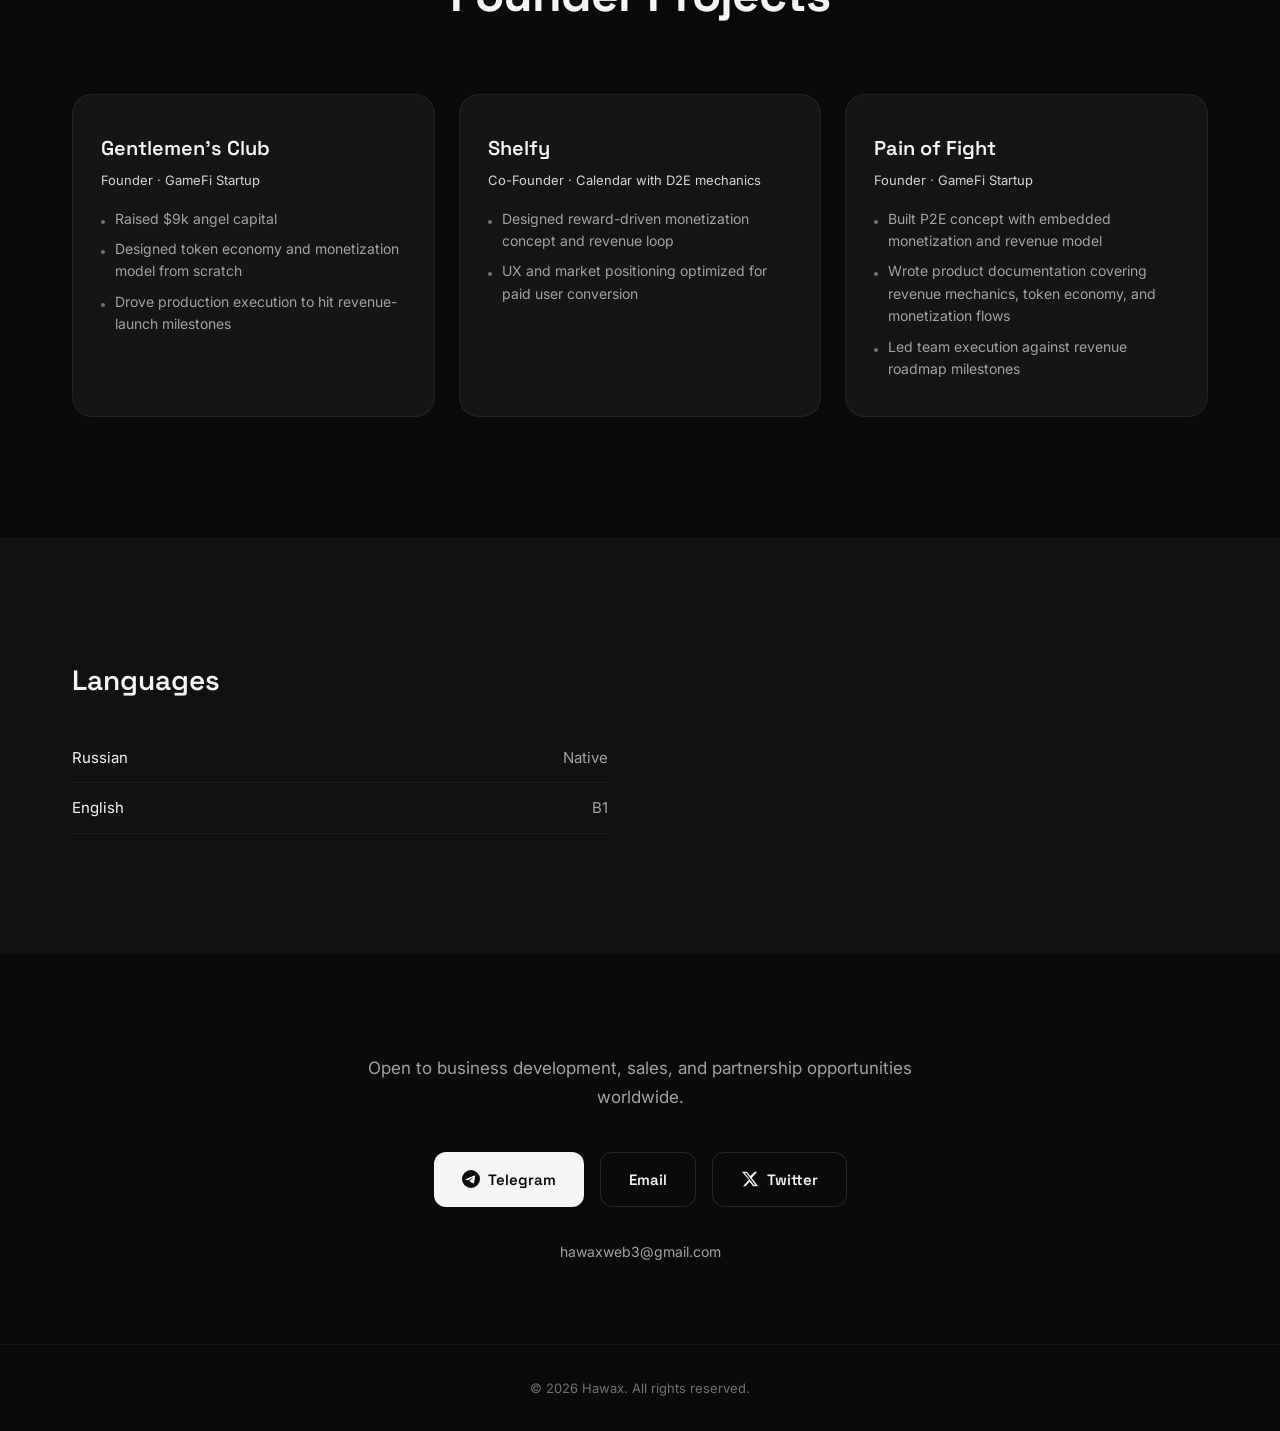
==== commit da750bc2: "Add files via upload" ====
--- a/index.html
+++ b/index.html
@@ -123,7 +123,7 @@
     <div class="container">
       <div class="metric-card reveal">
         <div class="metric-val">6M+</div>
-        <div class="metric-label" data-i18n="met.1">Peak Product MAU</div>
+        <div class="metric-label" data-i18n="met.1">Monthly Active Users Scaled</div>
       </div>
       <div class="metric-card reveal reveal-d1">
         <div class="metric-val">$175k+</div>
@@ -135,7 +135,7 @@
       </div>
       <div class="metric-card reveal reveal-d3">
         <div class="metric-val">12</div>
-        <div class="metric-label" data-i18n="met.4">Sales Team Members Led</div>
+        <div class="metric-label" data-i18n="met.4">Team Members Led</div>
       </div>
     </div>
   </section>
@@ -180,7 +180,7 @@
               <p class="tl-period" data-i18n="exp.2.period">Sep 2024 – Dec 2024</p>
             </div>
             <ul>
-              <li data-i18n="exp.2.b1">Managed CPA-based TMA traffic acquisition: negotiated pricing, reduced rates, and agreed volumes and terms.</li>
+              <li data-i18n="exp.2.b1">Managed CPA-based TMA traffic acquisition: negotiated user acquisition costs and agreed volumes and terms.</li>
               <li data-i18n="exp.2.b4">Built a pool of TMA partners and evaluated offers by price, GEO, activity, and D30 retention.</li>
               <li data-i18n="exp.2.b5">Negotiated acquisition terms that enabled the product to scale from 1.8M to 6M+ MAU.</li>
               <li data-i18n="exp.2.b2">Closed $150k+ in direct traffic sales.</li>
@@ -221,21 +221,6 @@
             </ul>
           </div>
         </div>
-        <!-- 6 -->
-        <div class="tl-item reveal">
-          <div class="tl-dot"></div>
-          <div class="tl-card">
-            <h3 class="tl-role" data-i18n="exp.6.role">Exam Preparation</h3>
-            <div class="tl-meta">
-              <p class="tl-company" data-i18n="exp.6.company">School</p>
-              <p class="tl-period" data-i18n="exp.6.period">Dec 2024 – Jun 2026</p>
-            </div>
-            <ul>
-              <li data-i18n="exp.6.b1">Focused on completing the 11th grade and preparing for final exams, consciously pausing full-time commercial work.</li>
-              <li data-i18n="exp.6.b2">Continued developing independent projects in parallel.</li>
-            </ul>
-          </div>
-        </div>
       </div>
     </div>
   </section>
@@ -292,8 +277,8 @@
           </button>
           <div class="win-accordion-body">
             <div class="win-accordion-body-inner">
-              <p data-i18n="wins.1.example">At Cherry Game, sourced and evaluated TMA traffic, negotiated CPA rates,
-                and agreed volumes and terms. This enabled the product to scale from 1.8M to 6M+ MAU in under four
+              <p data-i18n="wins.1.example">At Cherry Game, sourced and evaluated TMA traffic, negotiated user acquisition costs,
+                volumes, and terms. This enabled the product to scale from 1.8M to 6M+ MAU in under four
                 months.</p>
             </div>
           </div>
@@ -324,8 +309,7 @@
           <div class="win-accordion-body">
             <div class="win-accordion-body-inner">
               <p data-i18n="wins.3.example">At Diamore, worked with the team to develop a network of 170+ ambassadors
-                and KOLs. After moving into sales, became the top seller by results and later led a team of 12
-                salespeople.</p>
+                and KOLs.</p>
             </div>
           </div>
         </div>
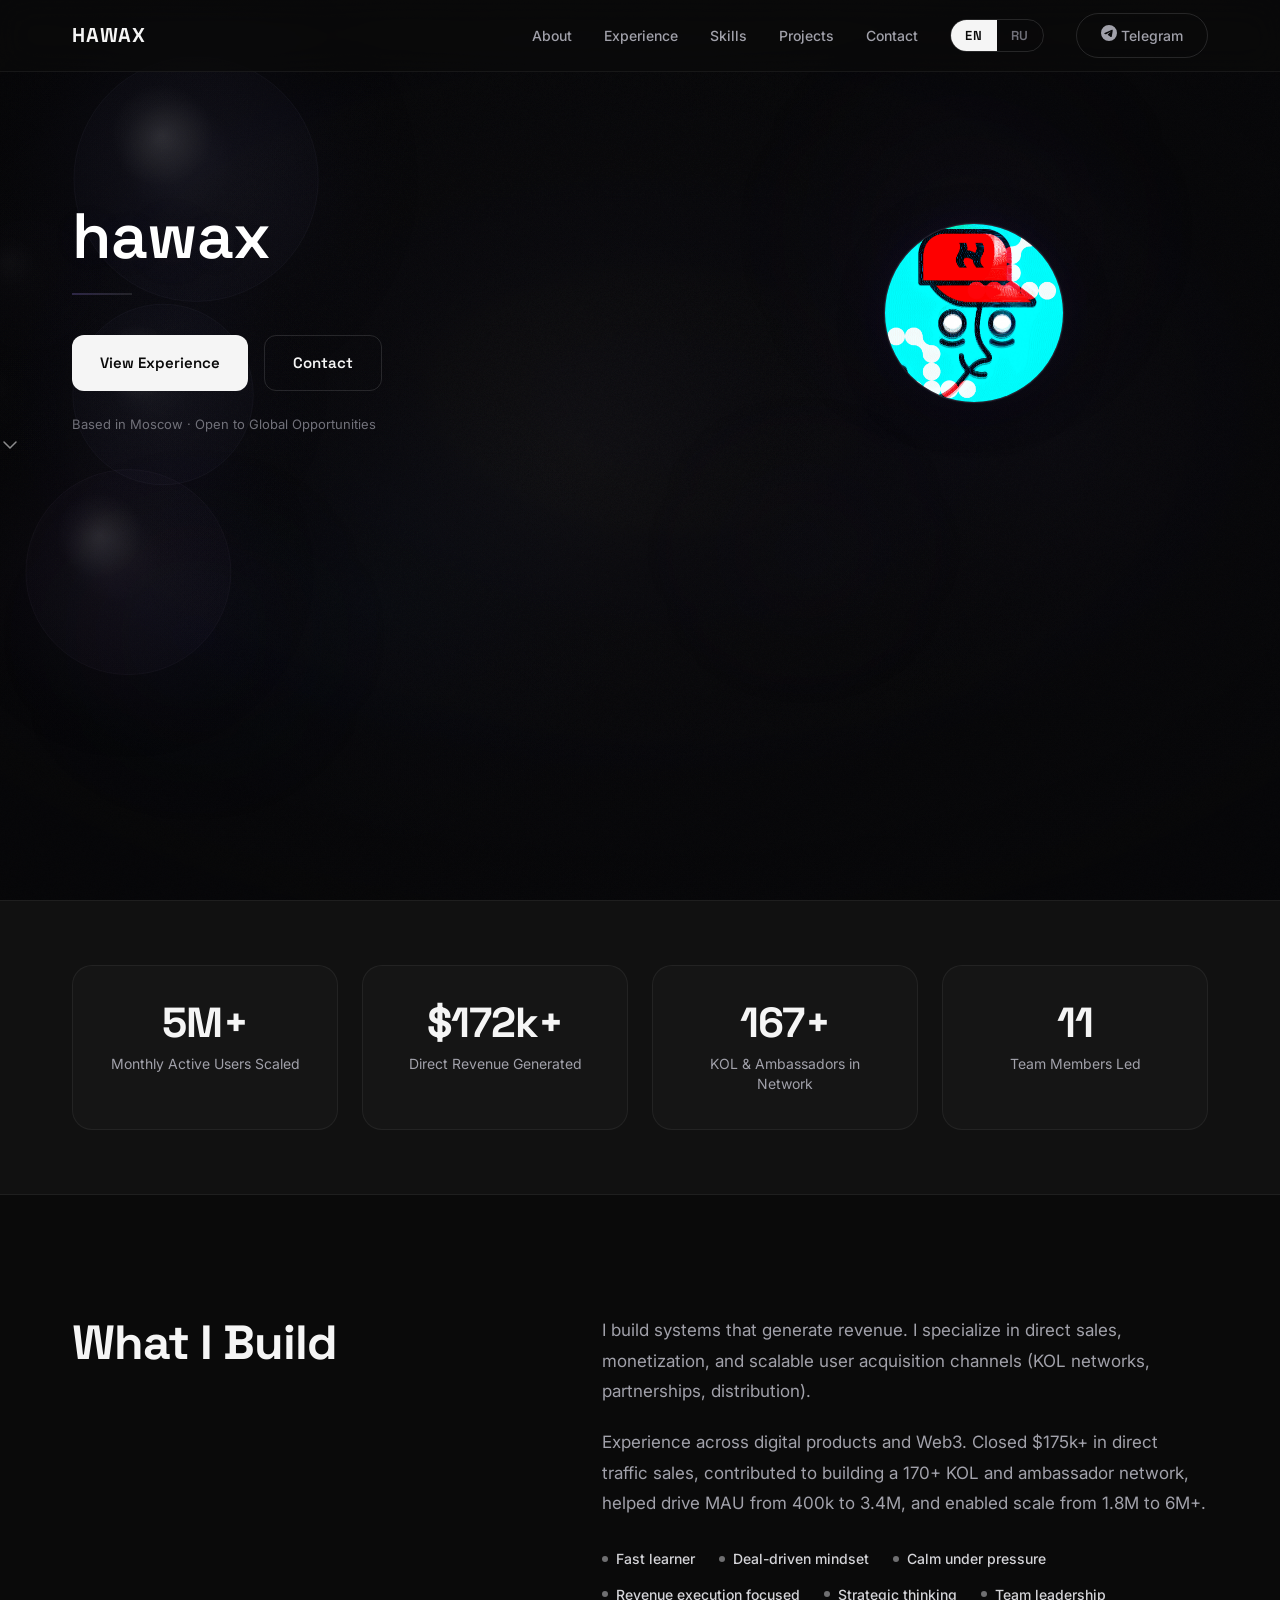
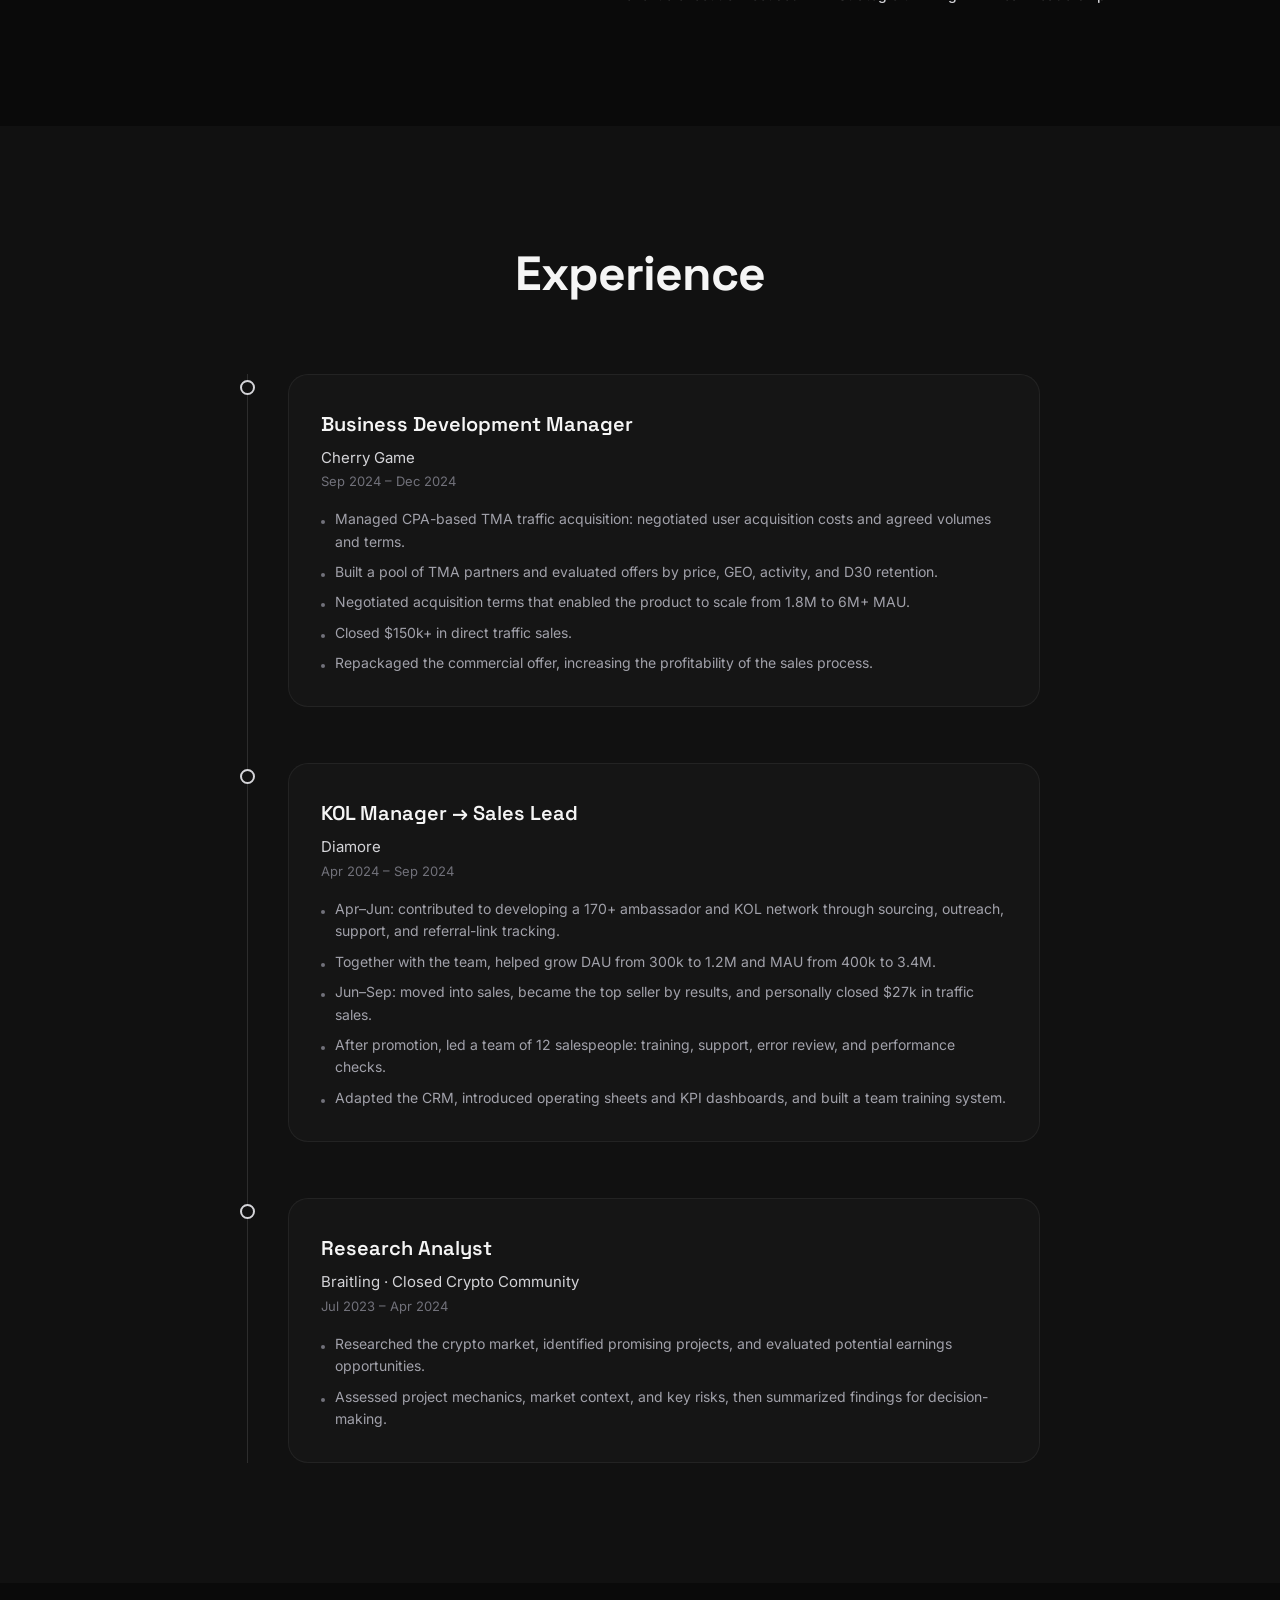
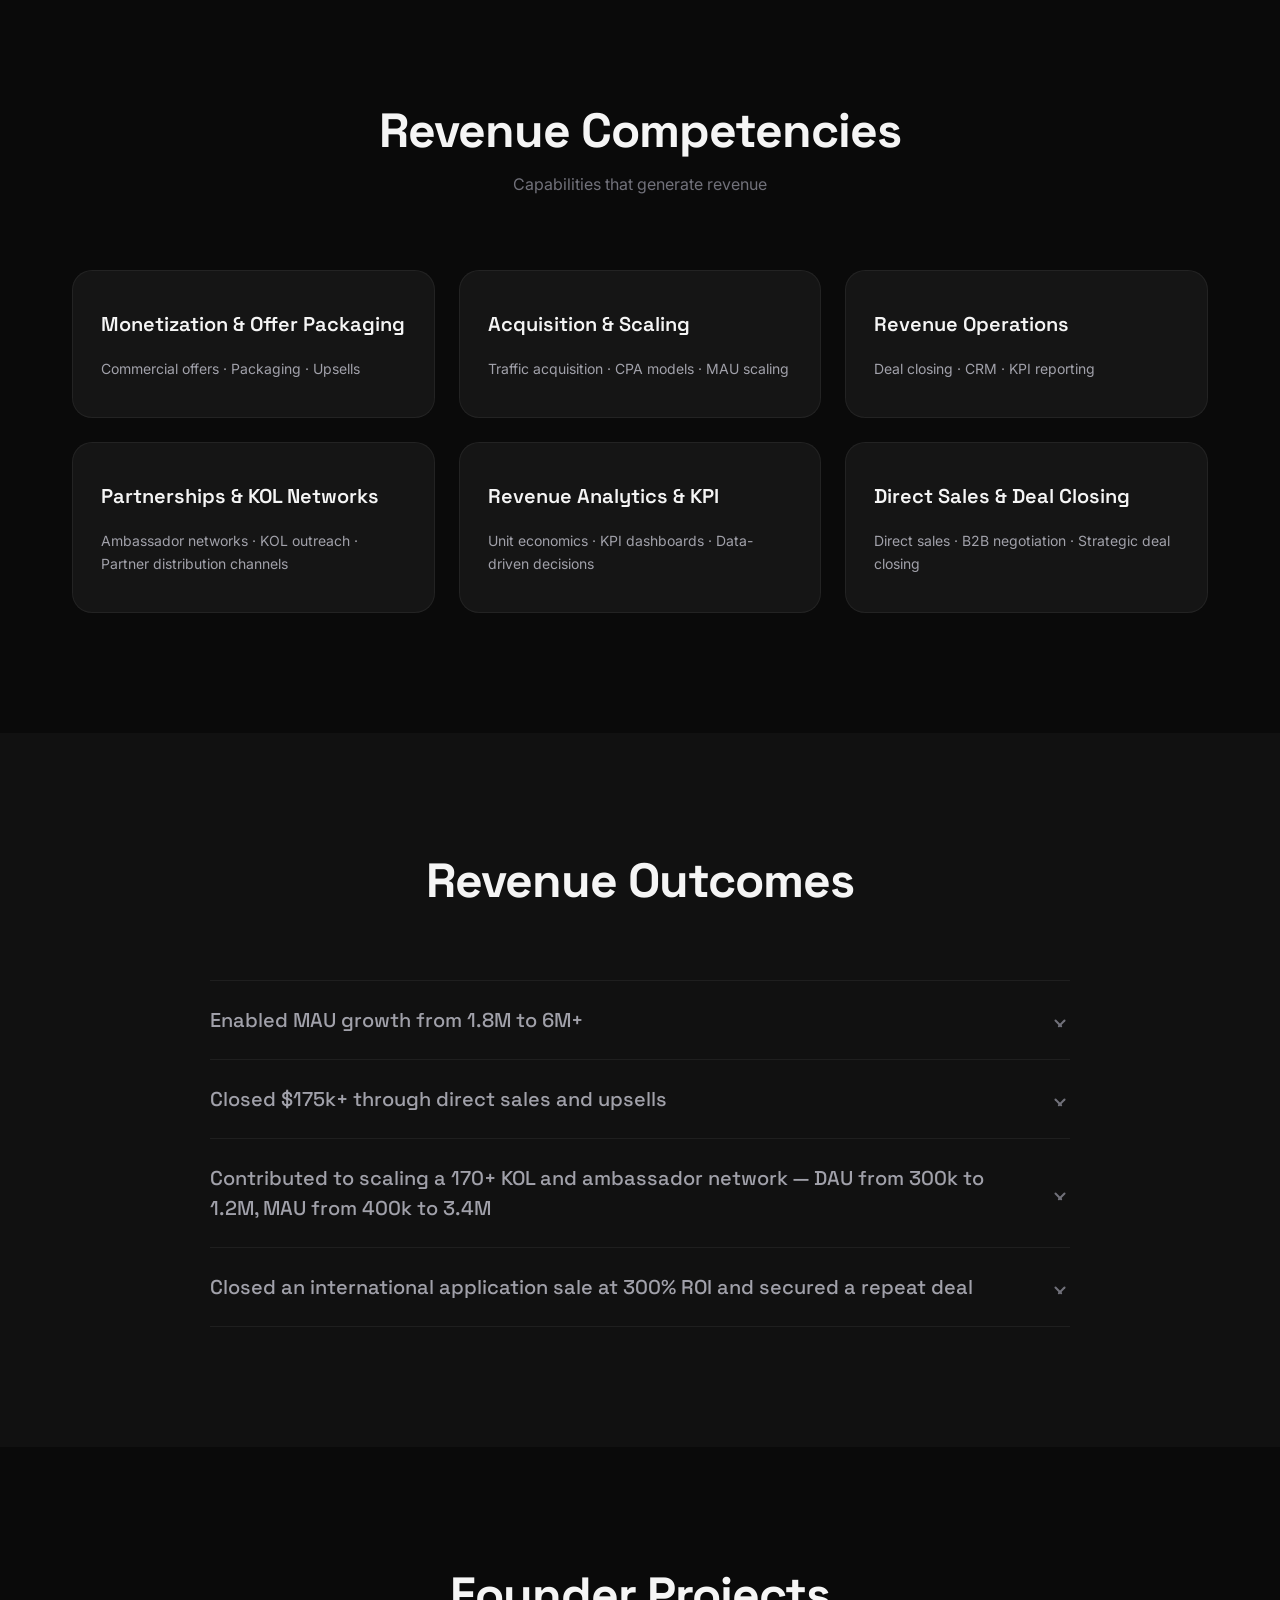
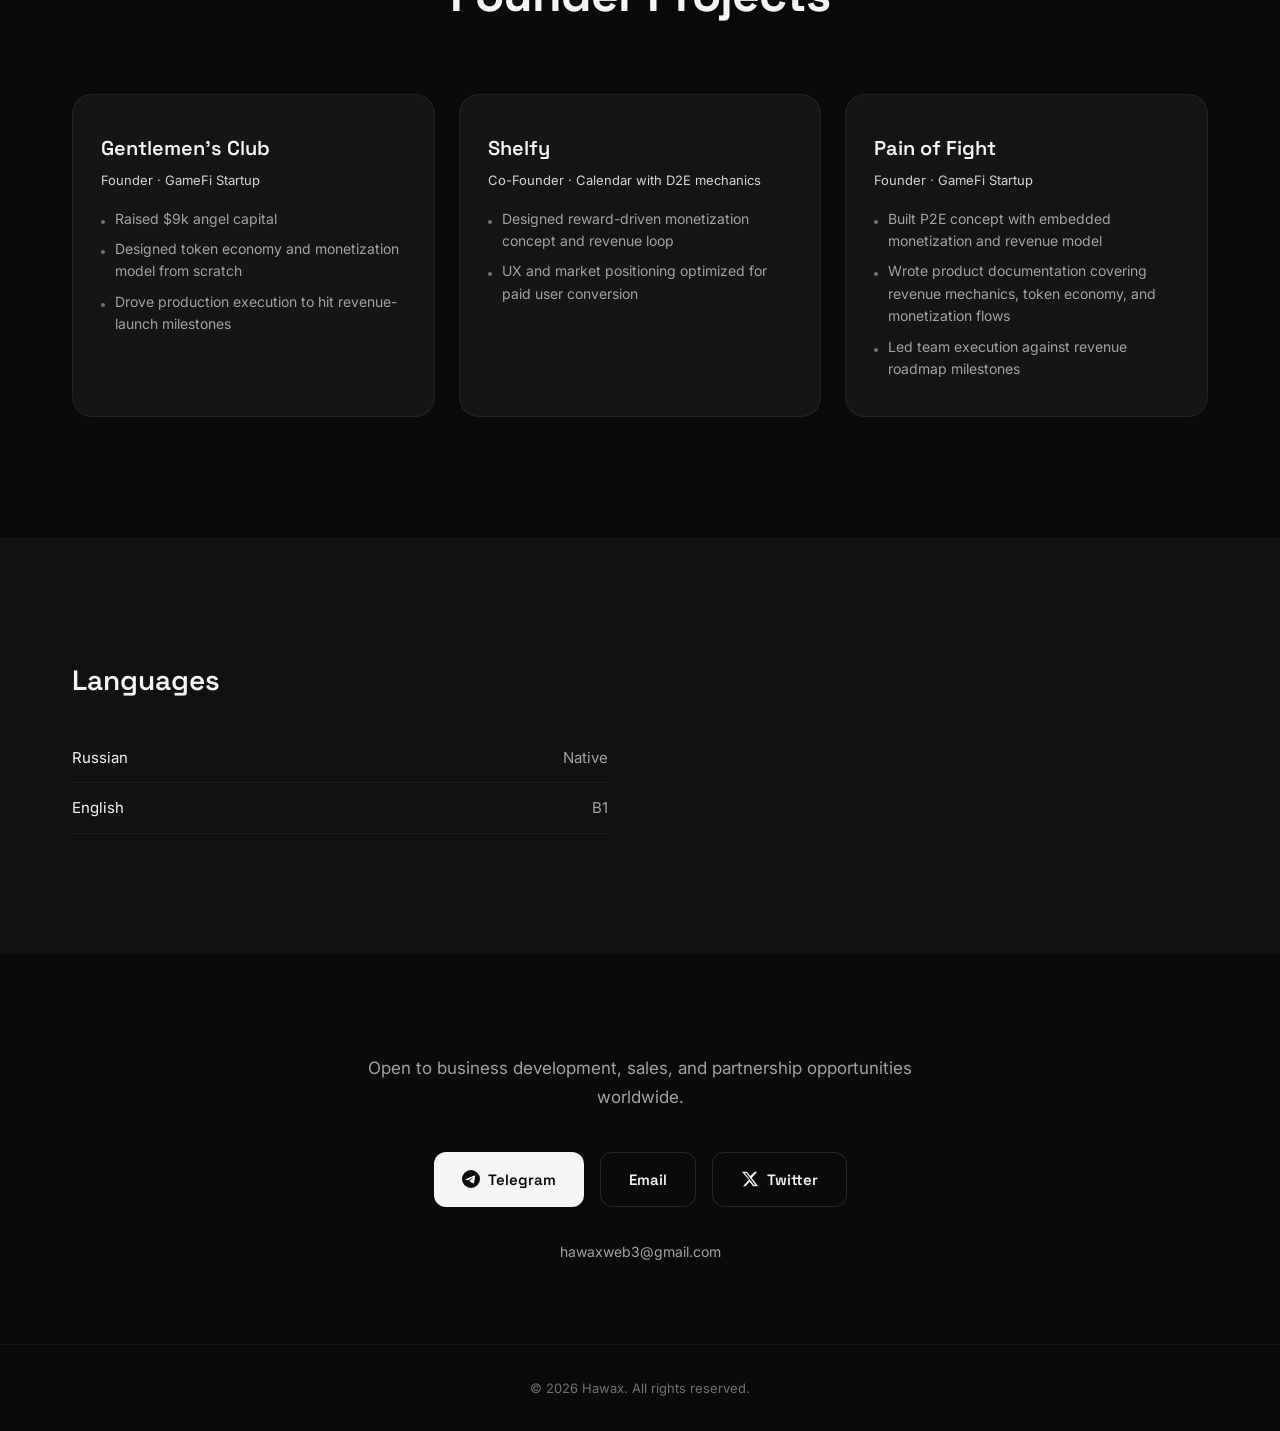
==== commit 13c0efd3: "Add files via upload" ====
--- a/index.html
+++ b/index.html
@@ -127,7 +127,7 @@
       </div>
       <div class="metric-card reveal reveal-d1">
         <div class="metric-val">$175k+</div>
-        <div class="metric-label" data-i18n="met.2">Direct Revenue Generated</div>
+        <div class="metric-label" data-i18n="met.2">Revenue from Direct Sales</div>
       </div>
       <div class="metric-card reveal reveal-d2">
         <div class="metric-val">170+</div>
@@ -177,7 +177,7 @@
             <h3 class="tl-role" data-i18n="exp.2.role">Business Development Manager</h3>
             <div class="tl-meta">
               <p class="tl-company">Cherry Game</p>
-              <p class="tl-period" data-i18n="exp.2.period">Sep 2024 – Dec 2024</p>
+              <p class="tl-period" data-i18n="exp.2.period">Sep 2024 – Jan 2025</p>
             </div>
             <ul>
               <li data-i18n="exp.2.b1">Managed CPA-based TMA traffic acquisition: negotiated user acquisition costs and agreed volumes and terms.</li>
@@ -278,8 +278,8 @@
           <div class="win-accordion-body">
             <div class="win-accordion-body-inner">
               <p data-i18n="wins.1.example">At Cherry Game, sourced and evaluated TMA traffic, negotiated user acquisition costs,
-                volumes, and terms. This enabled the product to scale from 1.8M to 6M+ MAU in under four
-                months.</p>
+                volumes, and terms. Negotiated acquisition terms that enabled the product to scale from
+                1.8M to 6M+ MAU during my time with the company.</p>
             </div>
           </div>
         </div>
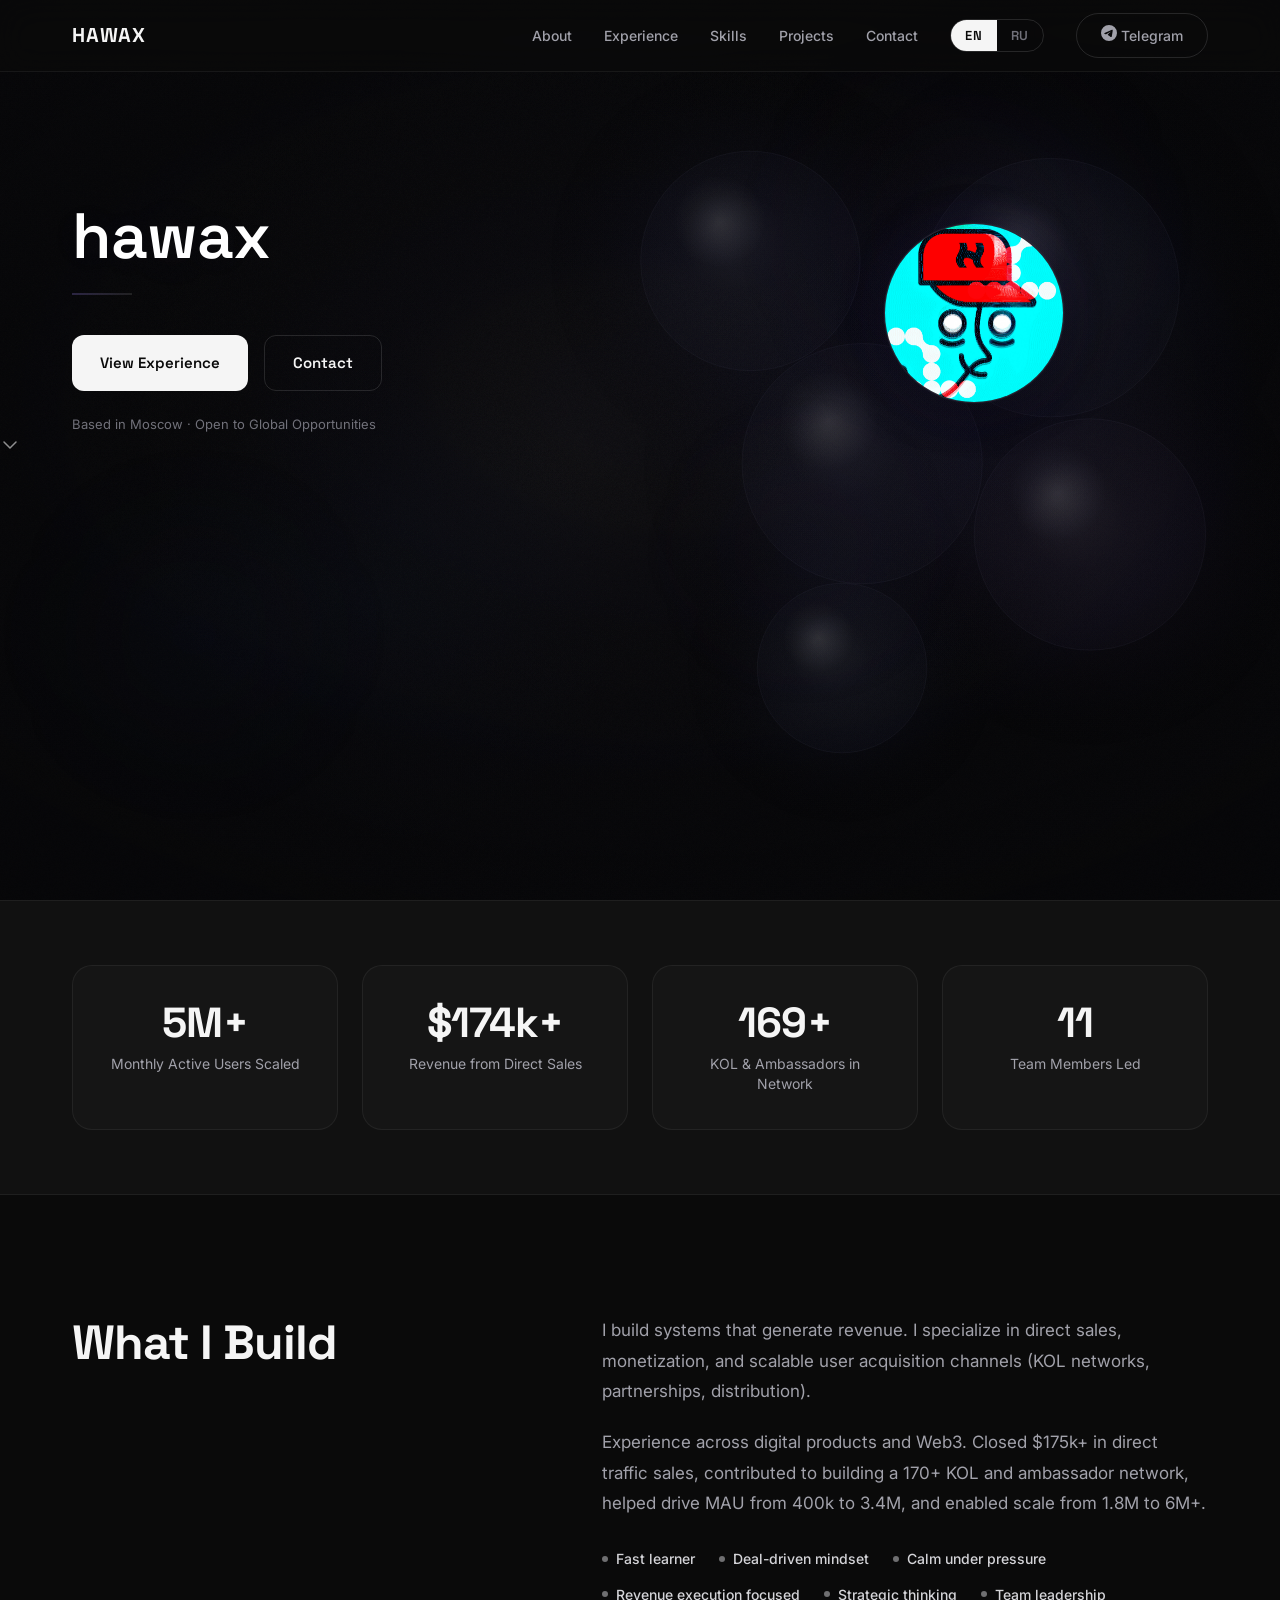
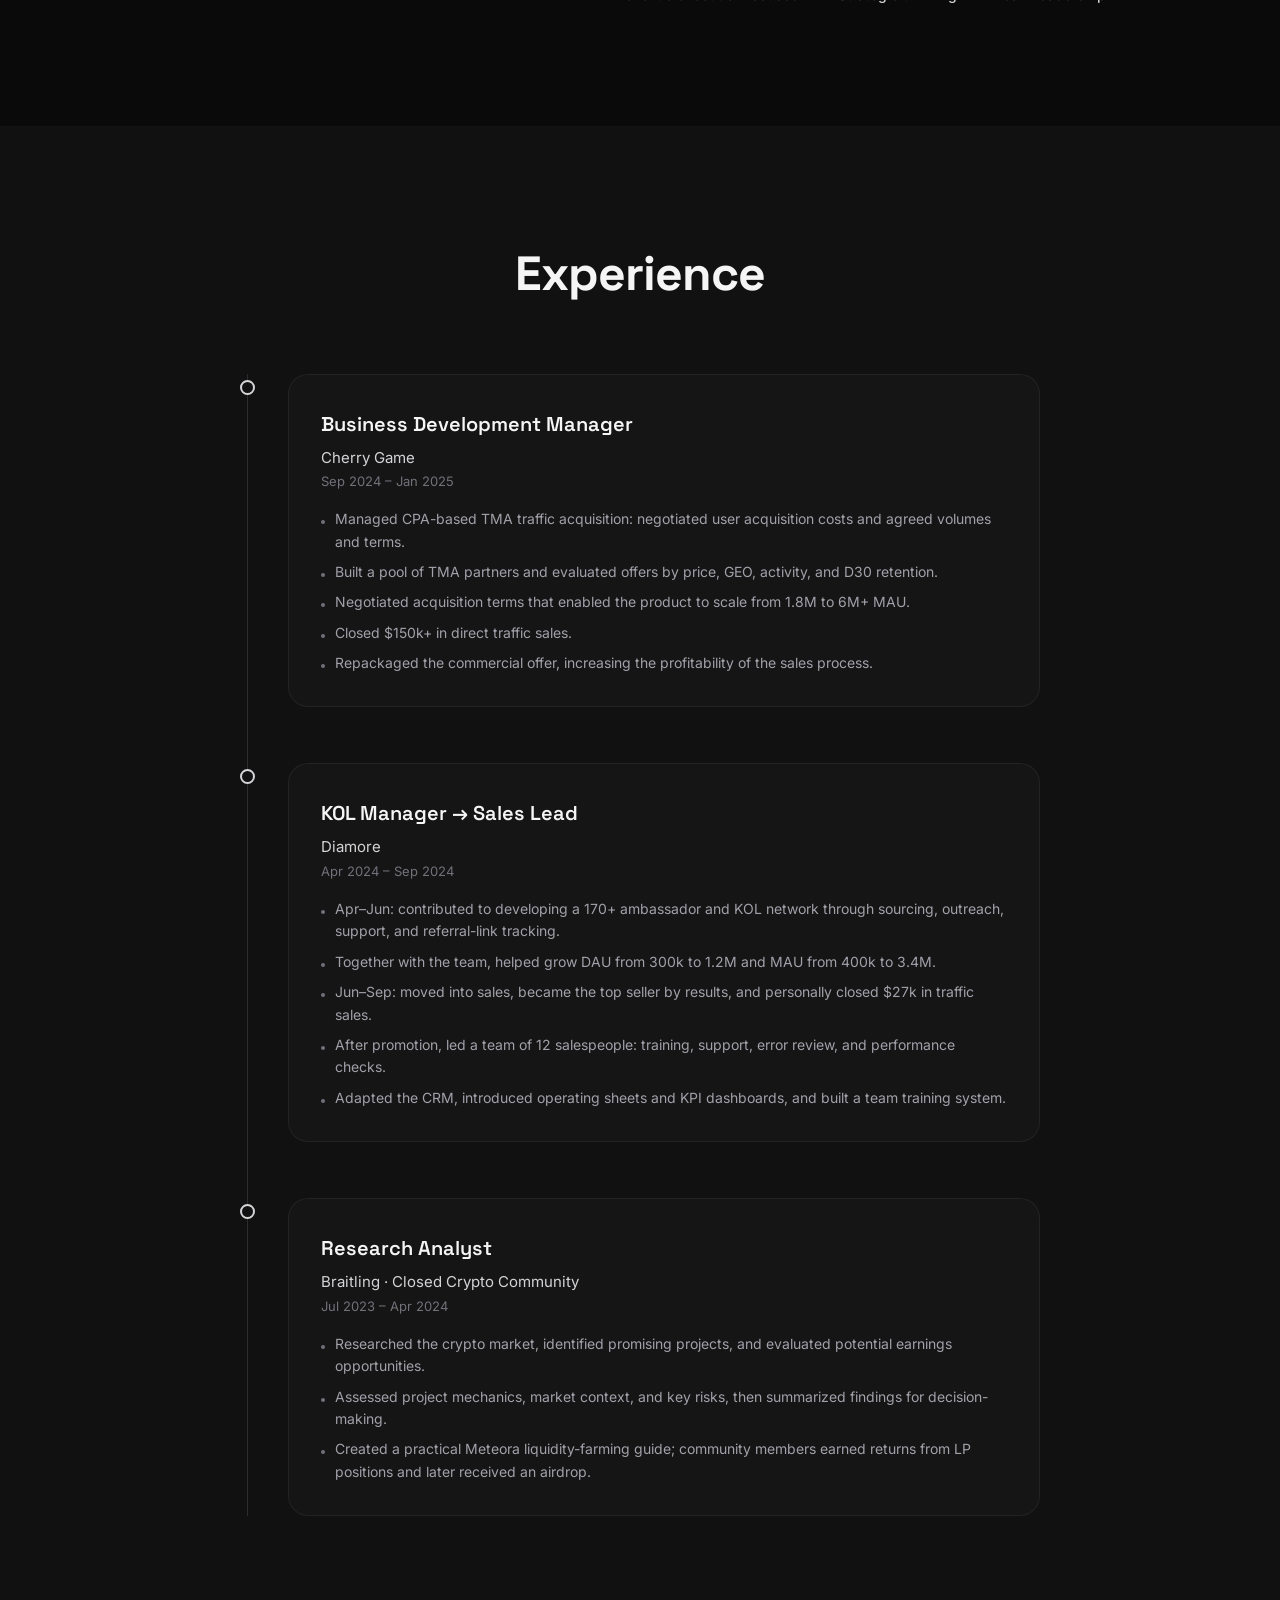
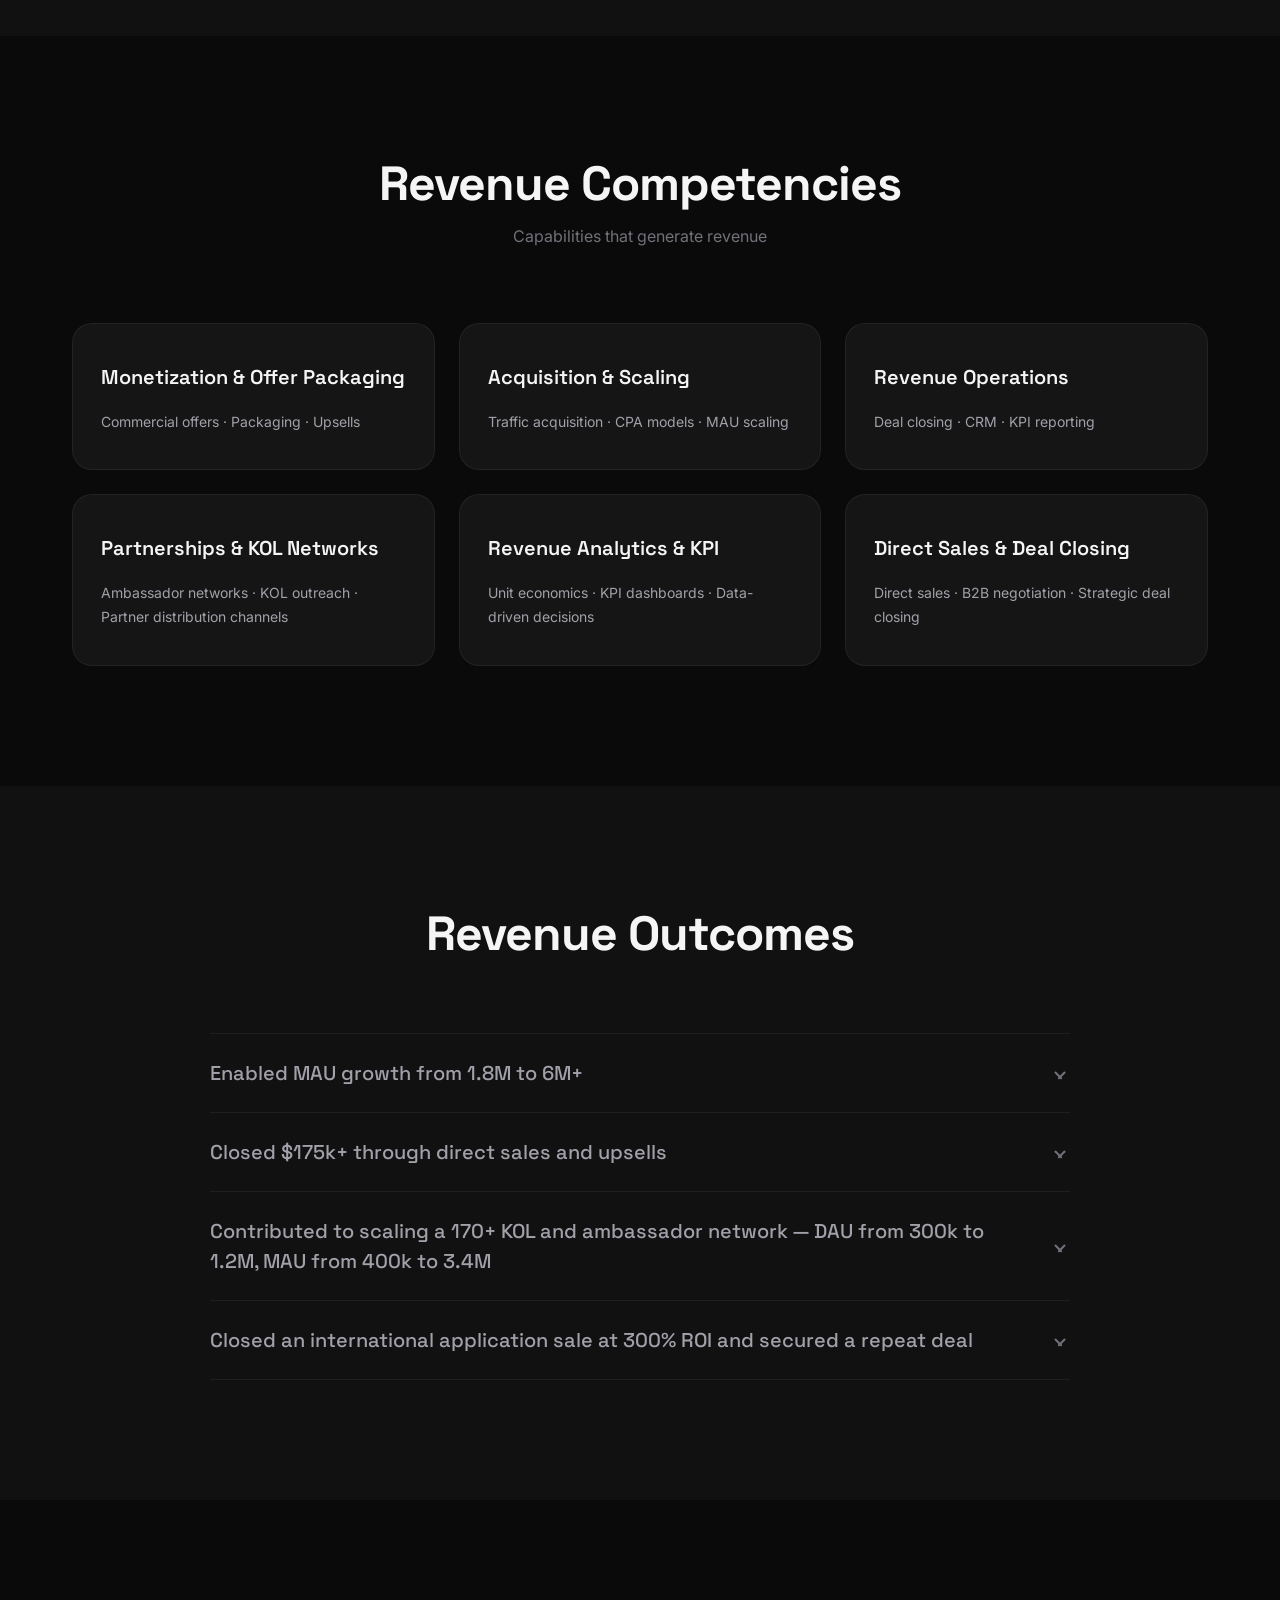
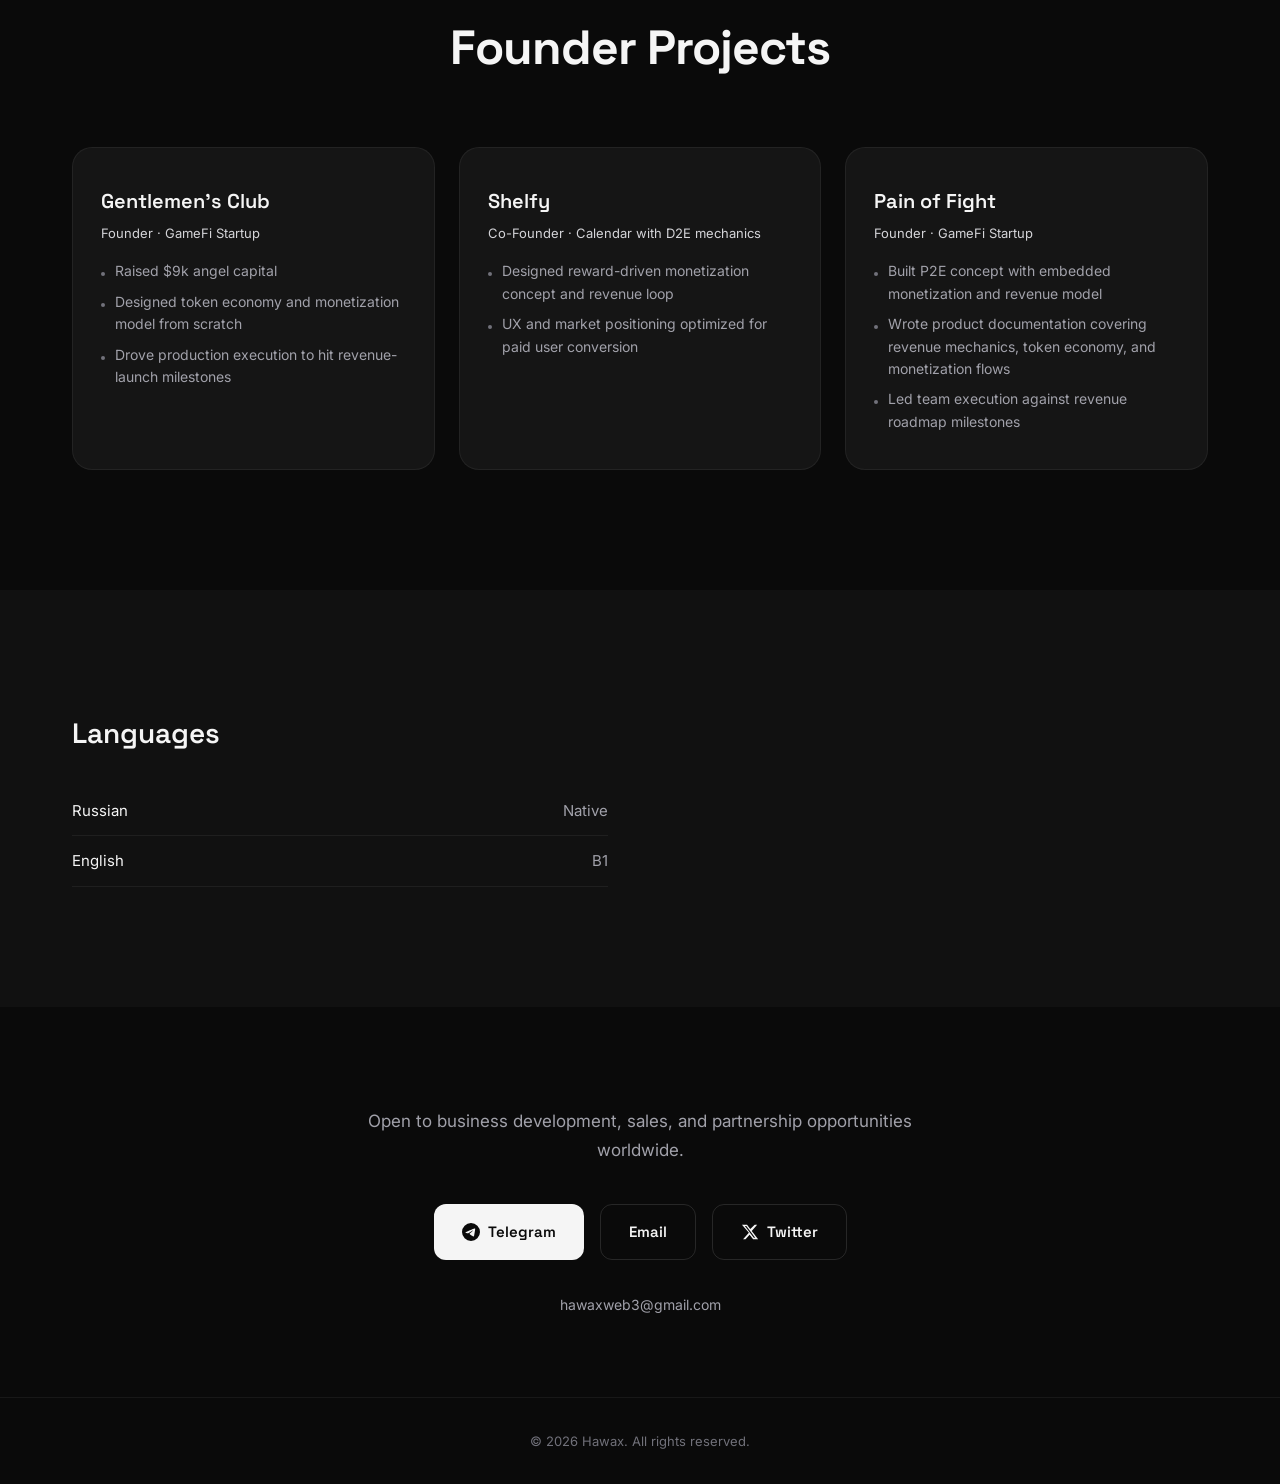
==== commit 8bc8a0f7: "Add files via upload" ====
--- a/index.html
+++ b/index.html
@@ -198,10 +198,10 @@
               <p class="tl-period" data-i18n="exp.3.period">Apr 2024 – Sep 2024</p>
             </div>
             <ul>
-              <li data-i18n="exp.3.b1">Apr–Jun: contributed to developing a 170+ ambassador and KOL network through sourcing, outreach, support, and referral-link tracking.</li>
+              <li data-i18n="exp.3.b1">Apr–Jun: contributed to developing a 170+ ambassador and KOL network. Personally recruited 48 ambassadors through sourcing, onboarding, support, and referral-link tracking.</li>
               <li data-i18n="exp.3.b2">Together with the team, helped grow DAU from 300k to 1.2M and MAU from 400k to 3.4M.</li>
               <li data-i18n="exp.3.b3">Jun–Sep: moved into sales, became the top seller by results, and personally closed $27k in traffic sales.</li>
-              <li data-i18n="exp.3.b4">After promotion, led a team of 12 salespeople: training, support, error review, and performance checks.</li>
+              <li data-i18n="exp.3.b4">After promotion, led a team of 12 sales managers: training, support, error review, and performance checks.</li>
               <li data-i18n="exp.3.b5">Adapted the CRM, introduced operating sheets and KPI dashboards, and built a team training system.</li>
             </ul>
           </div>
@@ -216,8 +216,9 @@
               <p class="tl-period" data-i18n="exp.5.period">Jul 2023 – Apr 2024</p>
             </div>
             <ul>
-              <li data-i18n="exp.5.b1">Researched the crypto market, identified promising projects, and evaluated potential earnings opportunities.</li>
-              <li data-i18n="exp.5.b2">Assessed project mechanics, market context, and key risks, then summarized findings for decision-making.</li>
+              <li data-i18n="exp.5.b1">Produced 35+ in-depth crypto project analyses covering mechanics, potential, and key risks.</li>
+              <li data-i18n="exp.5.b2">Built a research database of 70+ projects, classified by development stage, potential, and risk level.</li>
+              <li data-i18n="exp.5.b3">Created a practical Meteora liquidity-farming guide; community members earned returns from LP positions and later received an airdrop.</li>
             </ul>
           </div>
         </div>
@@ -302,14 +303,14 @@
         <!-- Item 3 -->
         <div class="win-accordion-item reveal reveal-d2">
           <button class="win-accordion-trigger" aria-expanded="false">
-            <span class="win-accordion-text" data-i18n="wins.3">Contributed to scaling a 170+ KOL and ambassador
-              network — DAU from 300k to 1.2M, MAU from 400k to 3.4M.</span>
+            <span class="win-accordion-text" data-i18n="wins.3">Personally recruited 48 ambassadors while helping
+              develop a 170+ KOL and ambassador network — DAU from 300k to 1.2M, MAU from 400k to 3.4M.</span>
             <span class="win-accordion-icon" aria-hidden="true"></span>
           </button>
           <div class="win-accordion-body">
             <div class="win-accordion-body-inner">
-              <p data-i18n="wins.3.example">At Diamore, worked with the team to develop a network of 170+ ambassadors
-                and KOLs.</p>
+              <p data-i18n="wins.3.example">At Diamore, personally recruited 48 ambassadors and helped the team develop
+                a 170+ ambassador and KOL network, tracking activity and results through referral links.</p>
             </div>
           </div>
         </div>
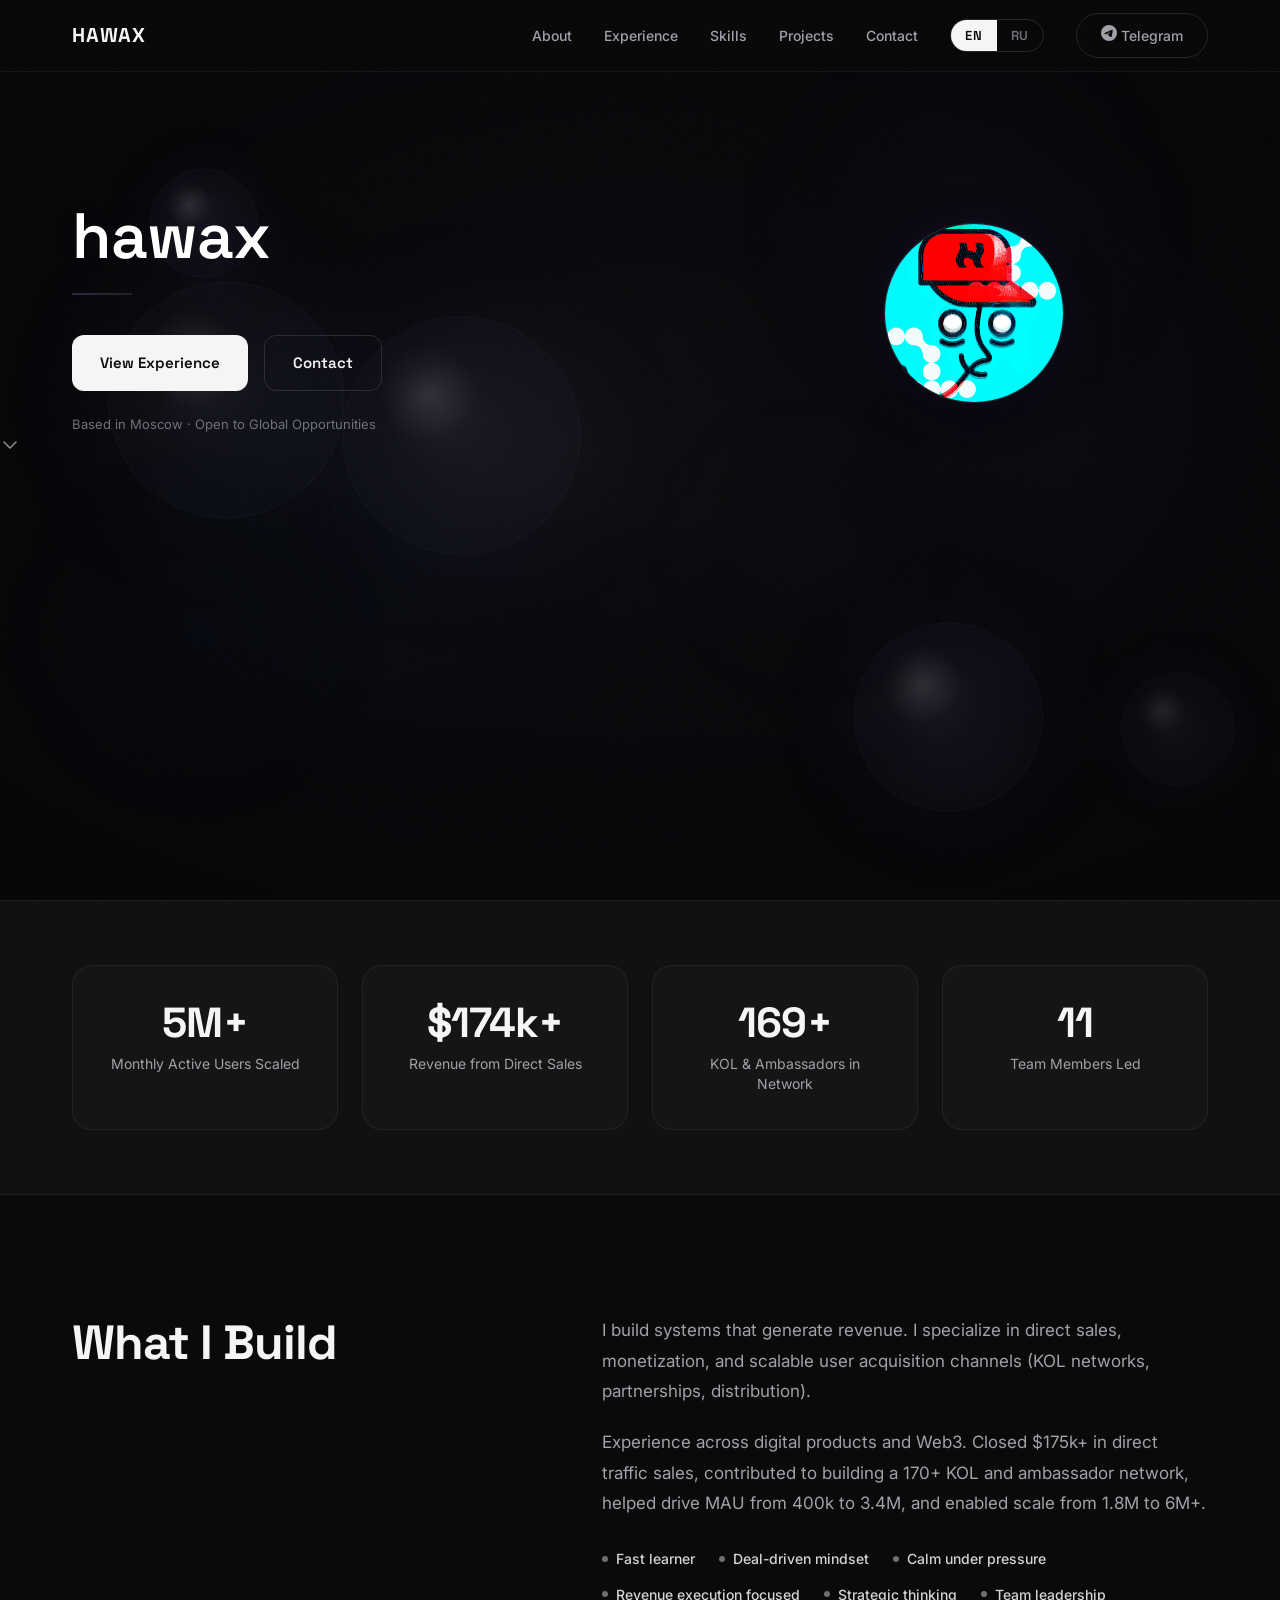
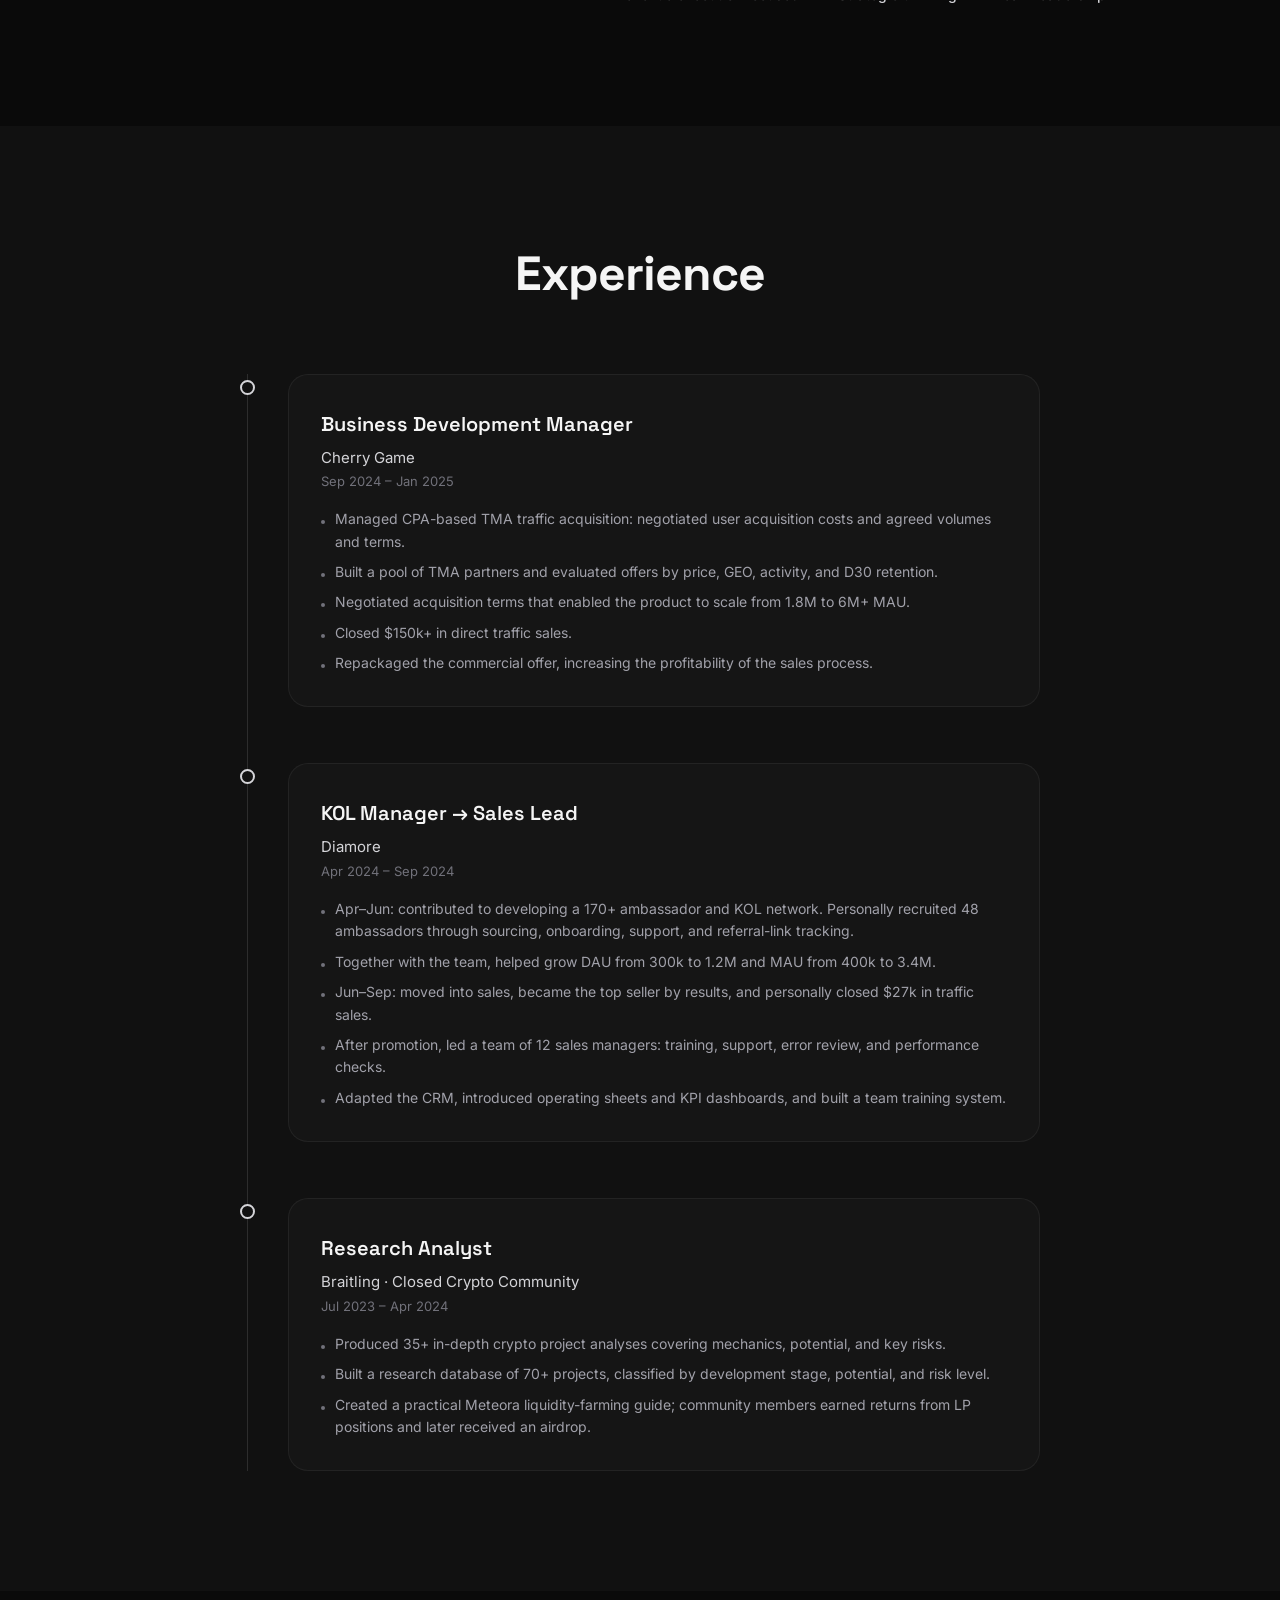
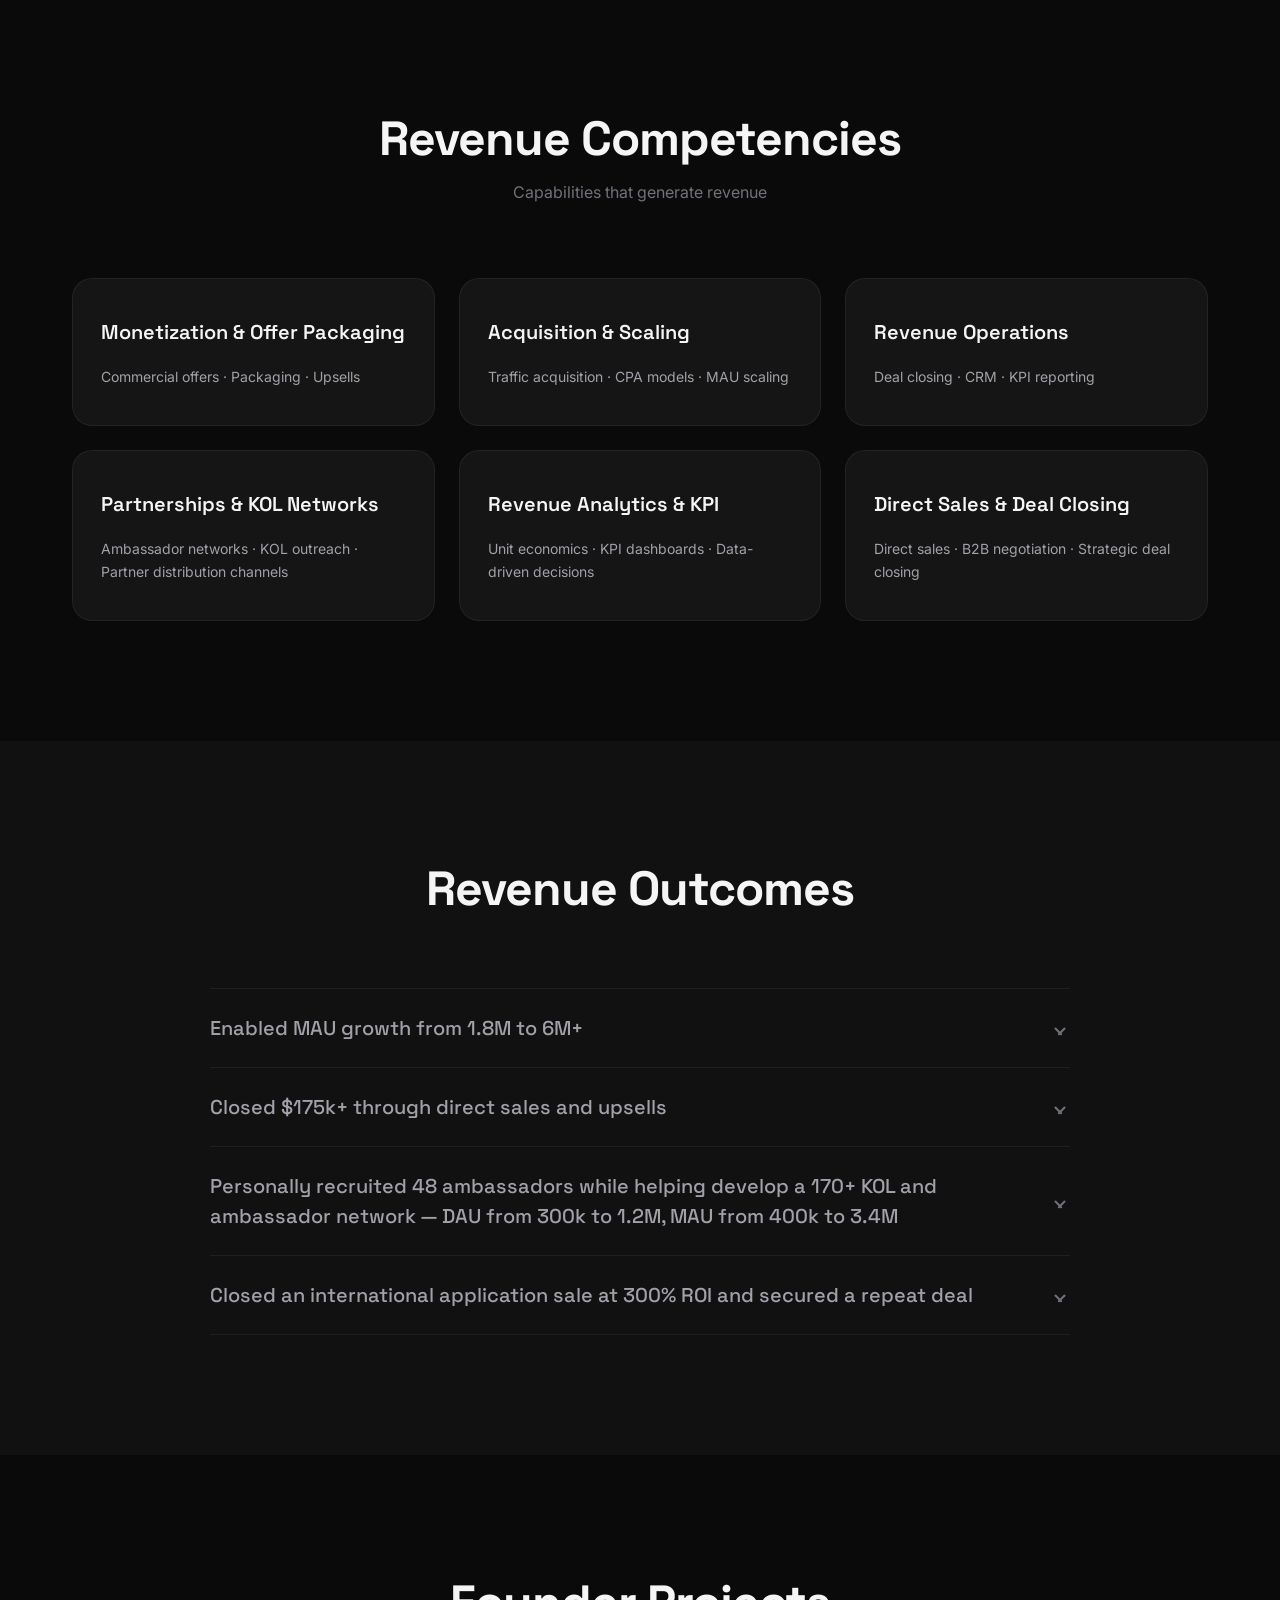
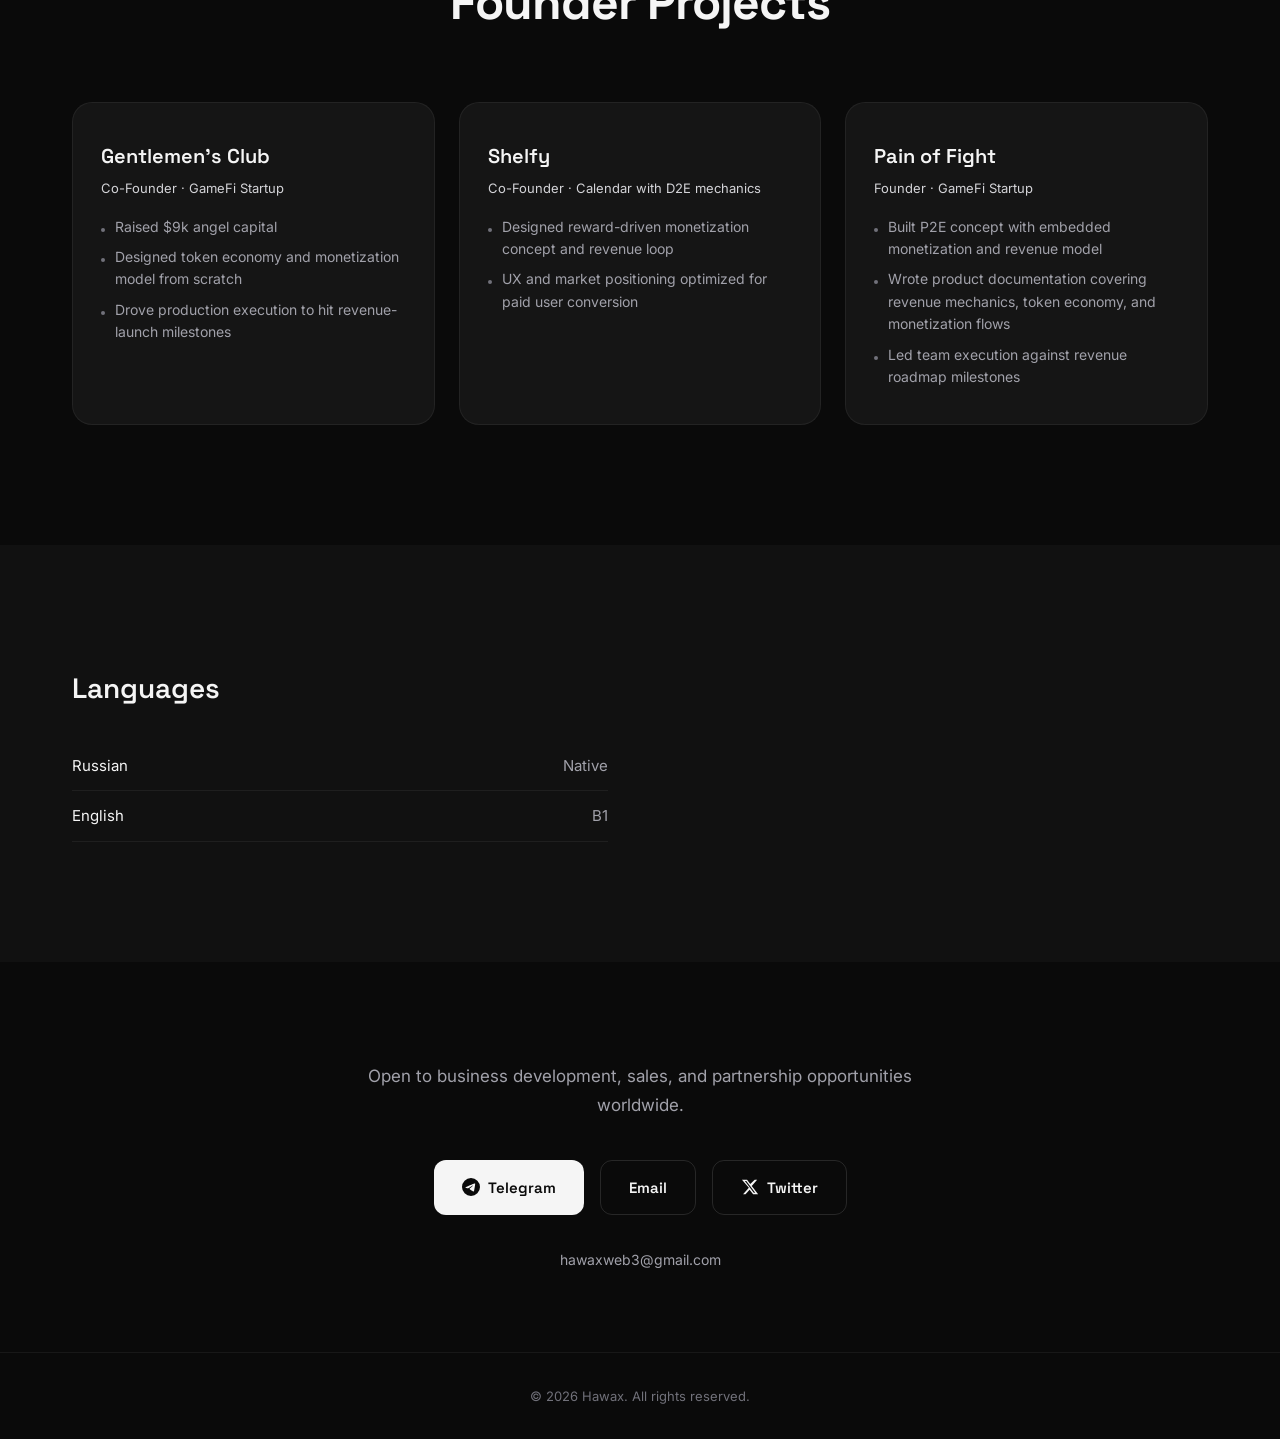
==== commit 67be3083: "Add files via upload" ====
--- a/index.html
+++ b/index.html
@@ -339,7 +339,7 @@
       <div class="proj-grid">
         <div class="proj-card reveal">
           <h3>Gentlemen's Club</h3>
-          <p class="proj-label" data-i18n="proj.1.label">Основатель · GameFi-стартап</p>
+          <p class="proj-label" data-i18n="proj.1.label">Сооснователь · GameFi-стартап</p>
           <ul>
             <li data-i18n="proj.1.b1">Привлёк $9k ангельского капитала</li>
             <li data-i18n="proj.1.b2">Создал концепцию, экономику, роадмап</li>
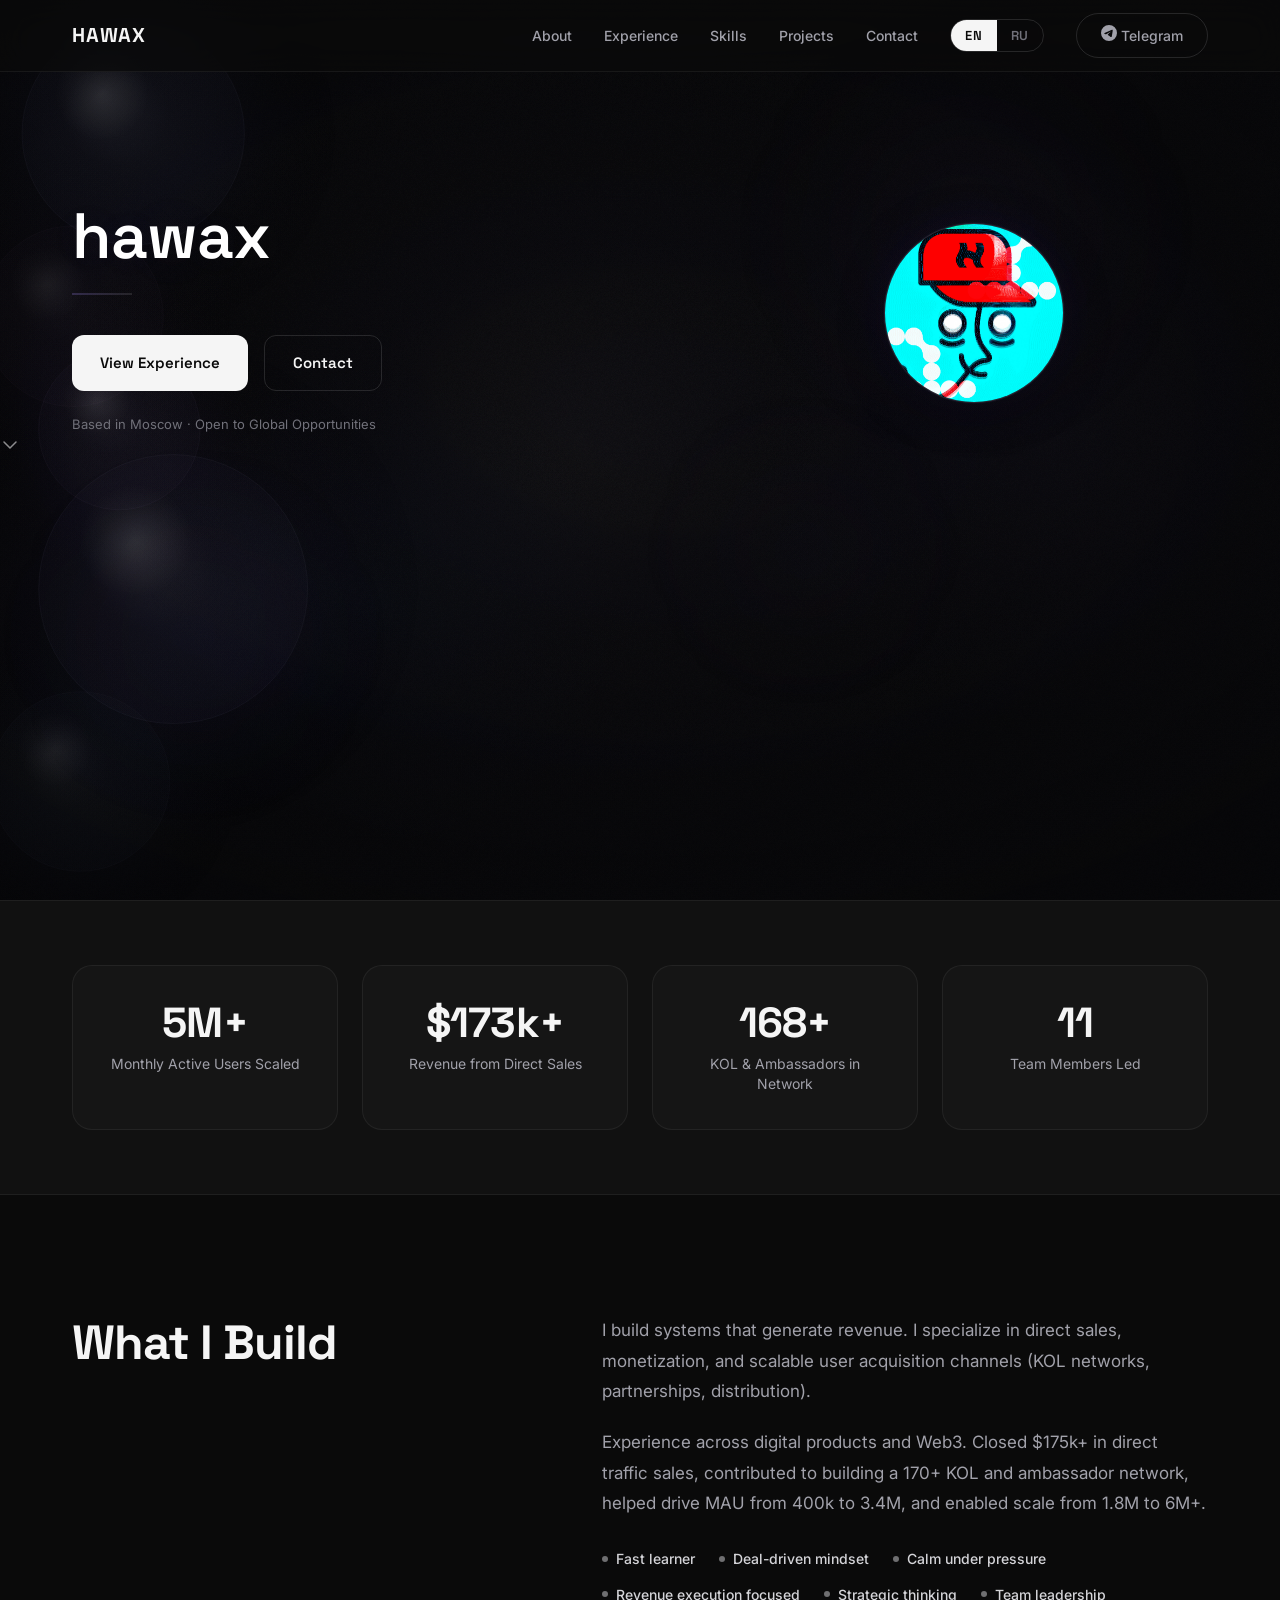
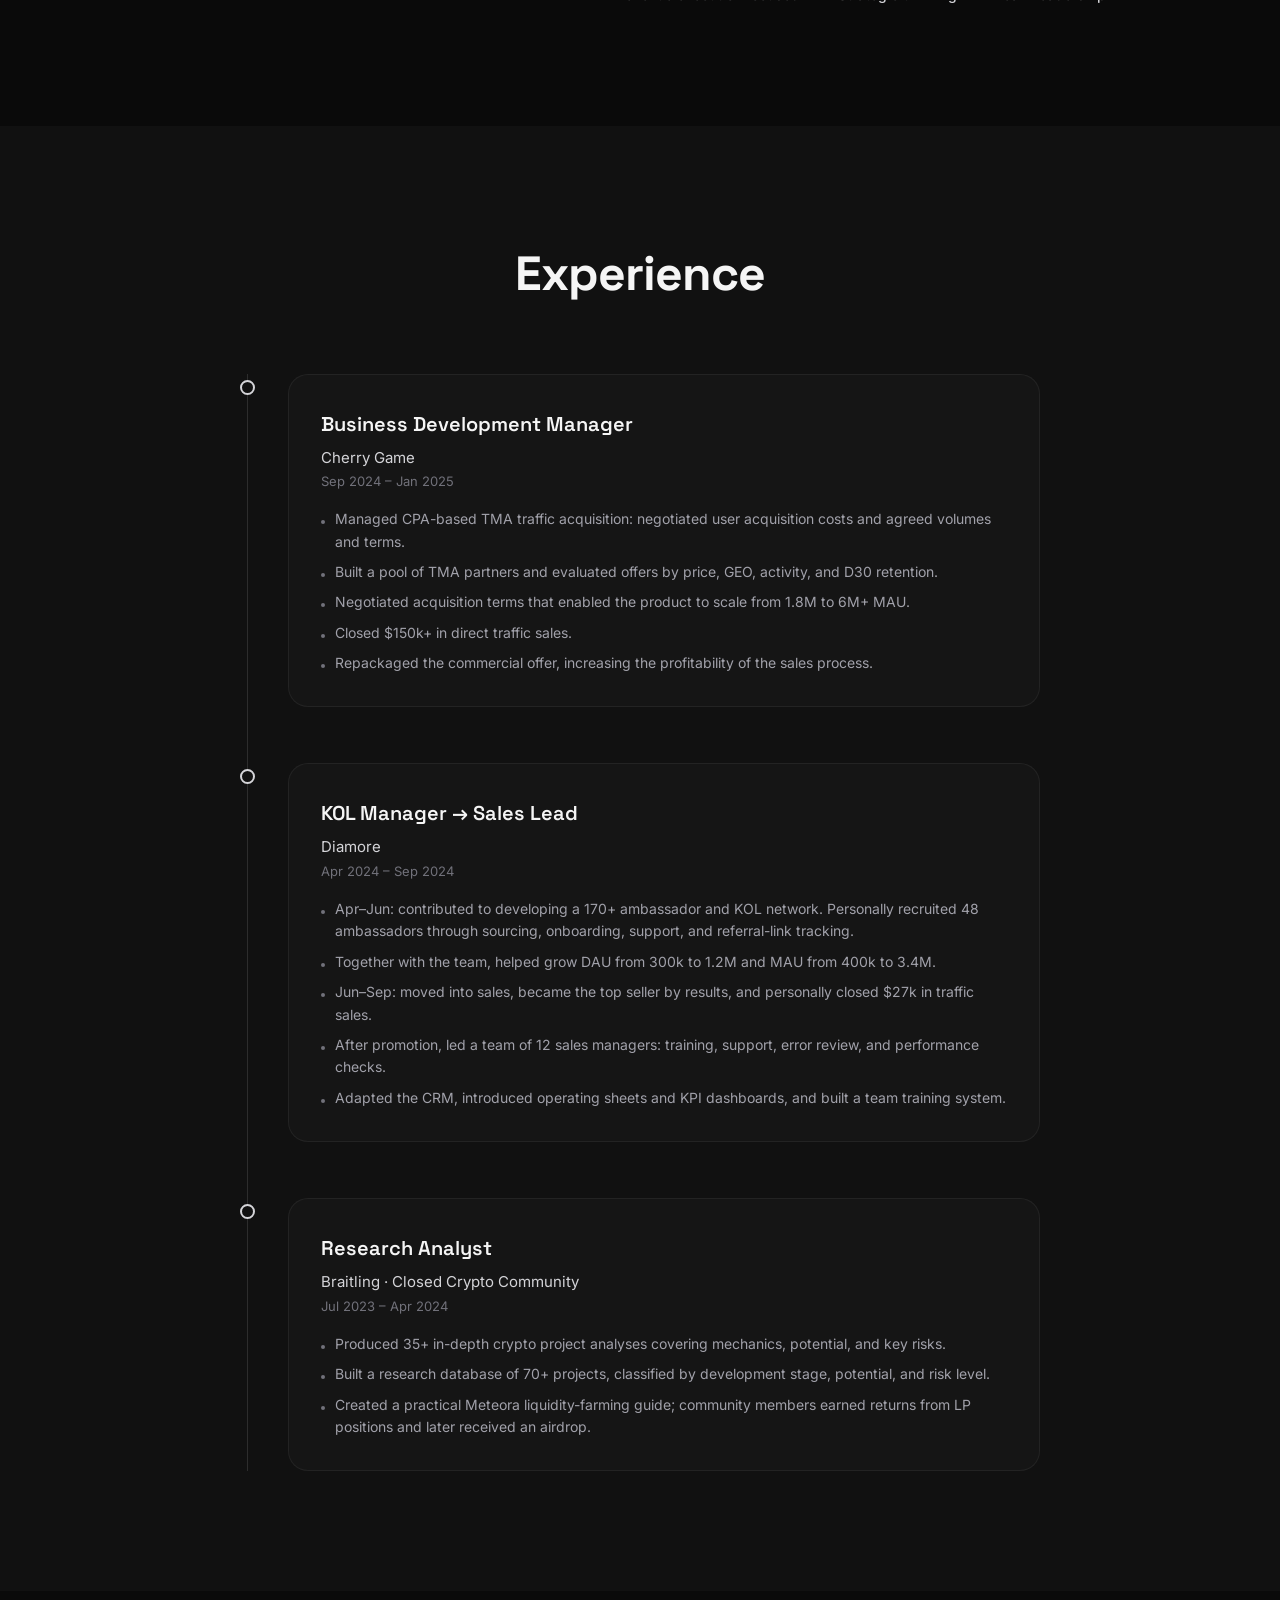
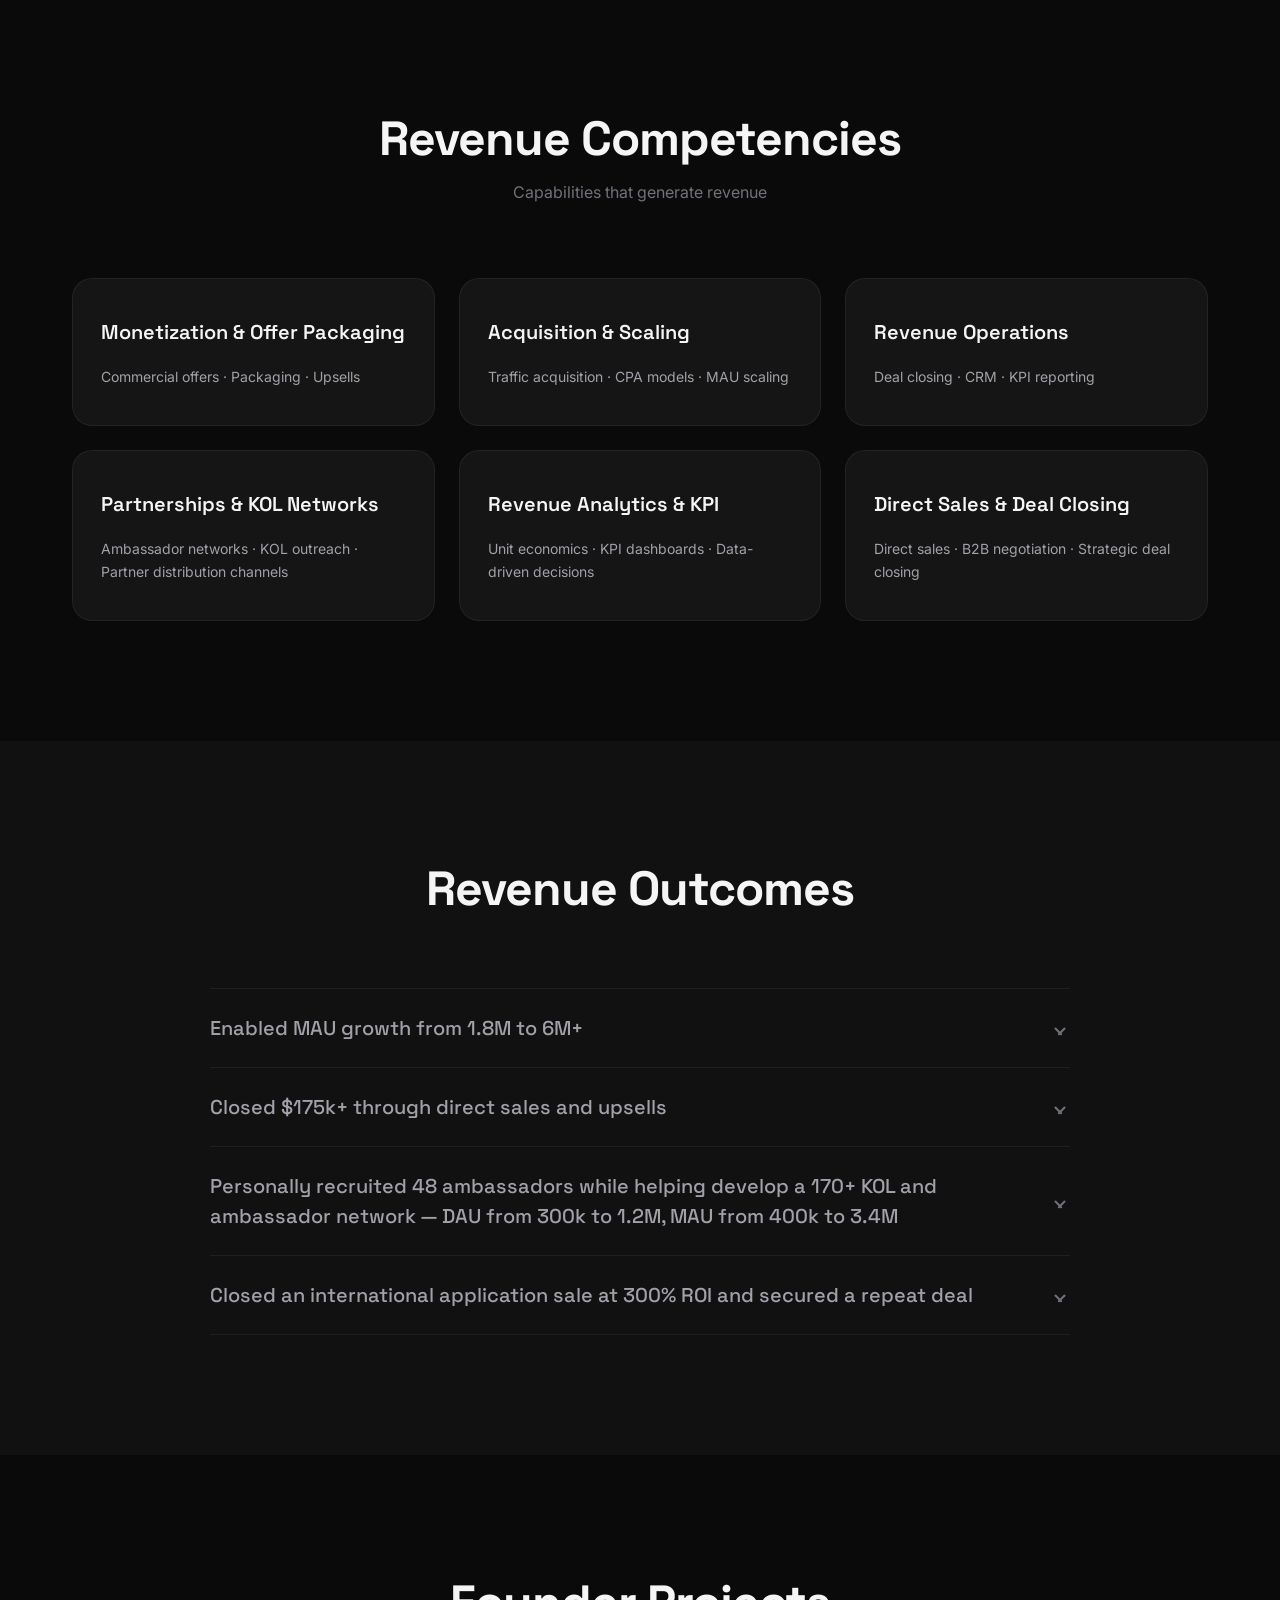
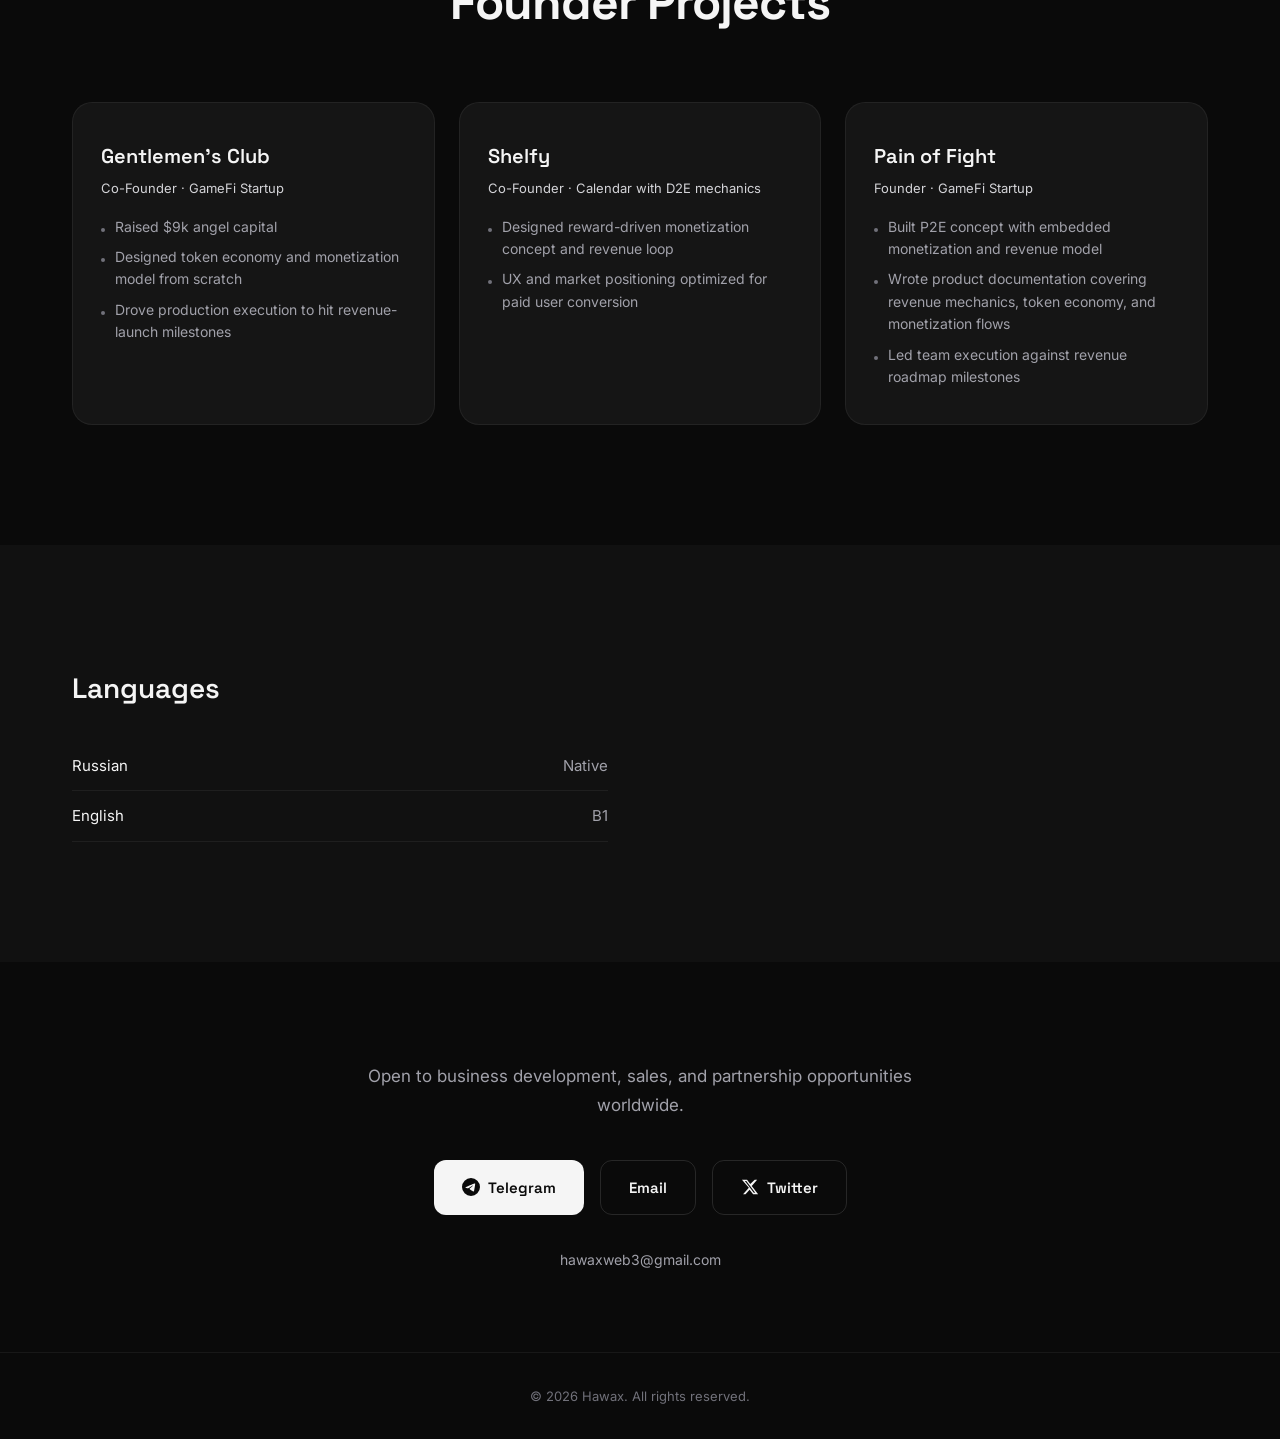
==== commit ea526945: "Add files via upload" ====
--- a/index.html
+++ b/index.html
@@ -343,7 +343,7 @@
           <ul>
             <li data-i18n="proj.1.b1">Привлёк $9k ангельского капитала</li>
             <li data-i18n="proj.1.b2">Создал концепцию, экономику, роадмап</li>
-            <li data-i18n="proj.1.b3">Управлял производством</li>
+            <li data-i18n="proj.1.b3">Координировал команду и подрядчиков, довёл проект от концепции до прототипа и закрытого тестирования</li>
           </ul>
         </div>
         <div class="proj-card reveal reveal-d1">
